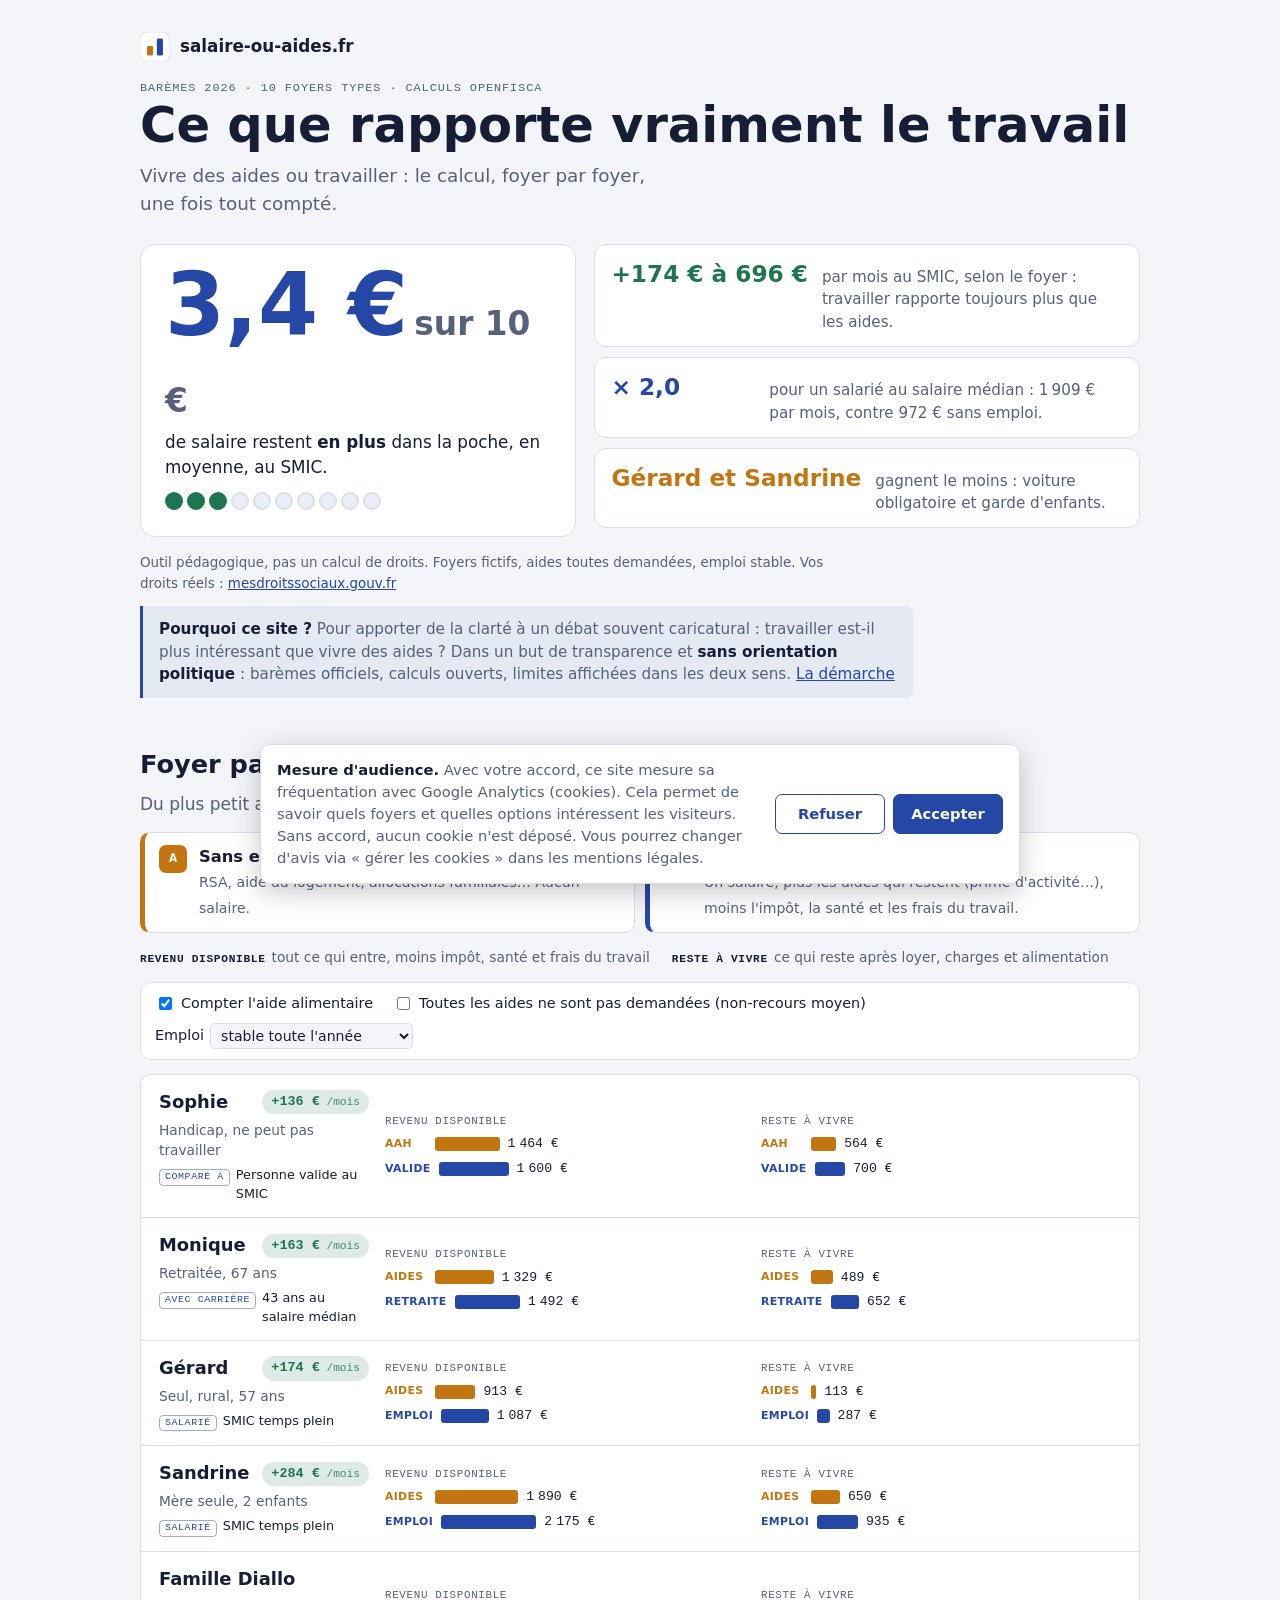
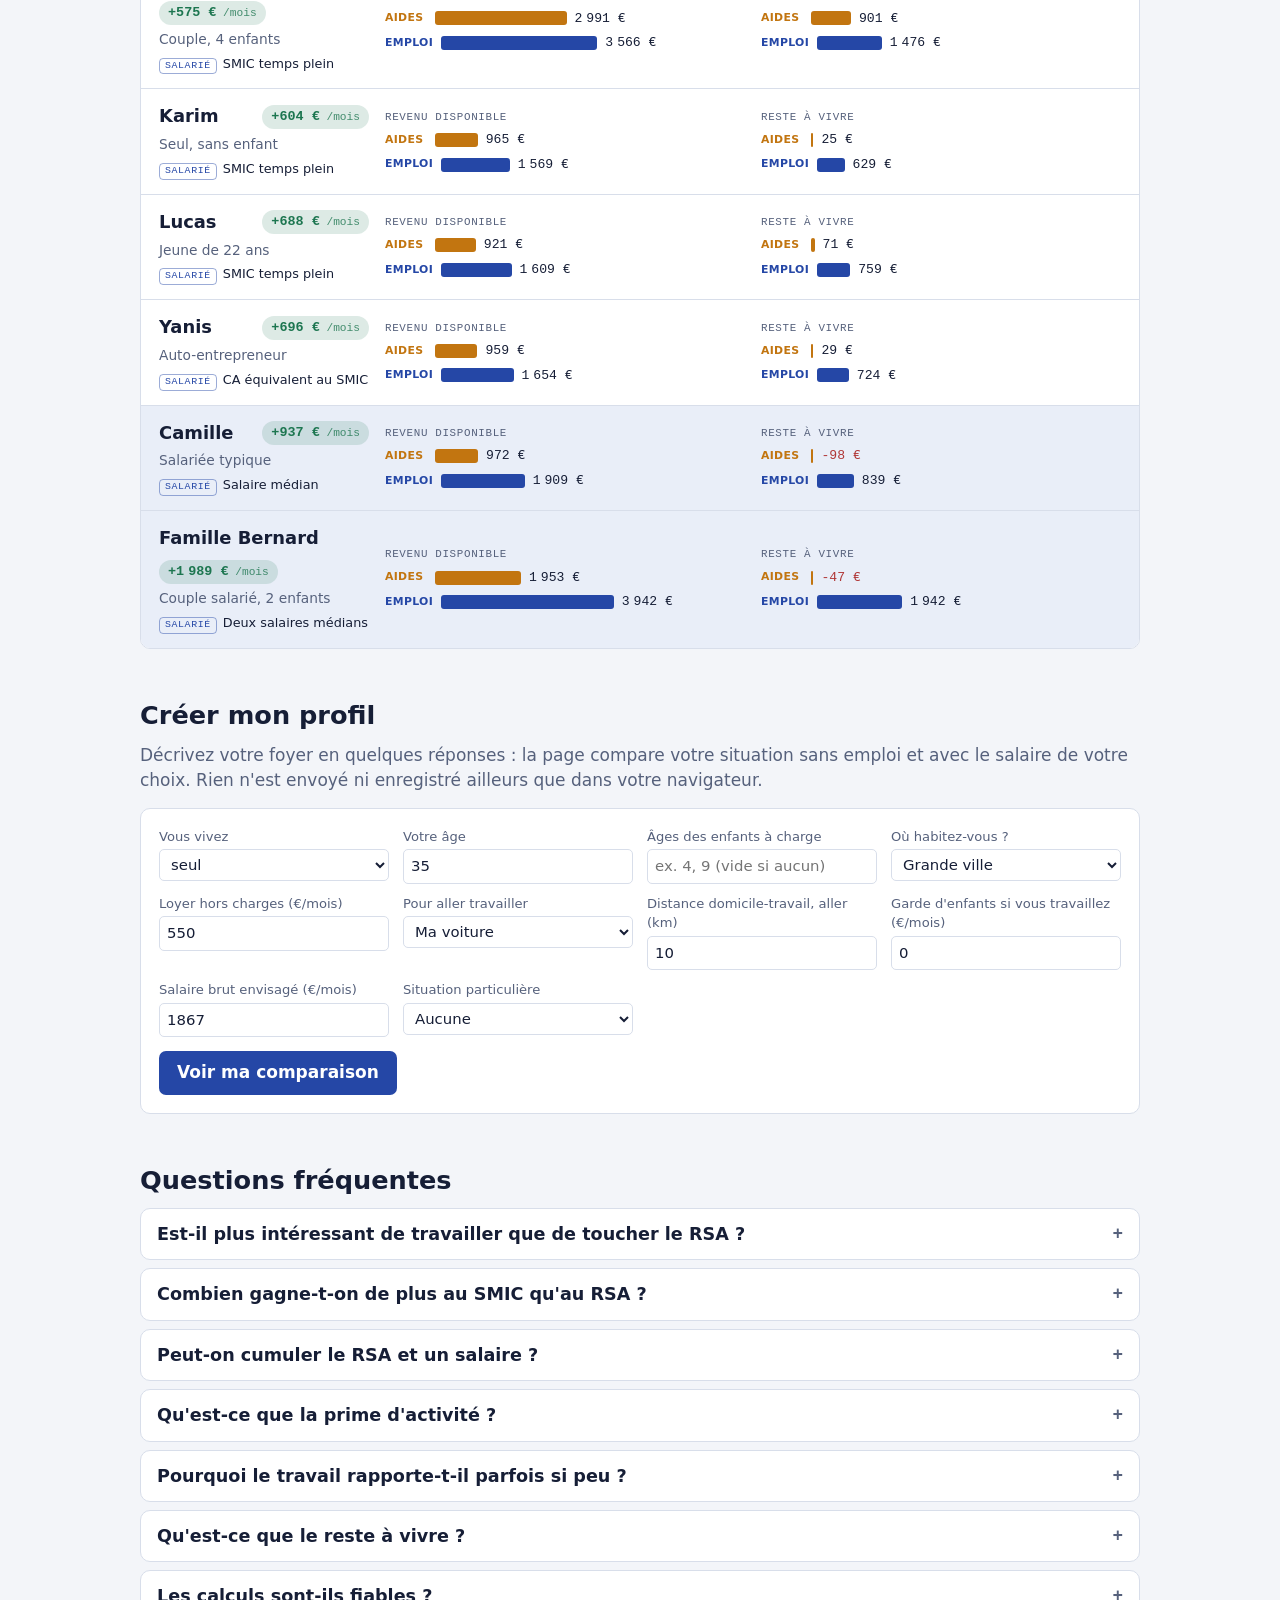
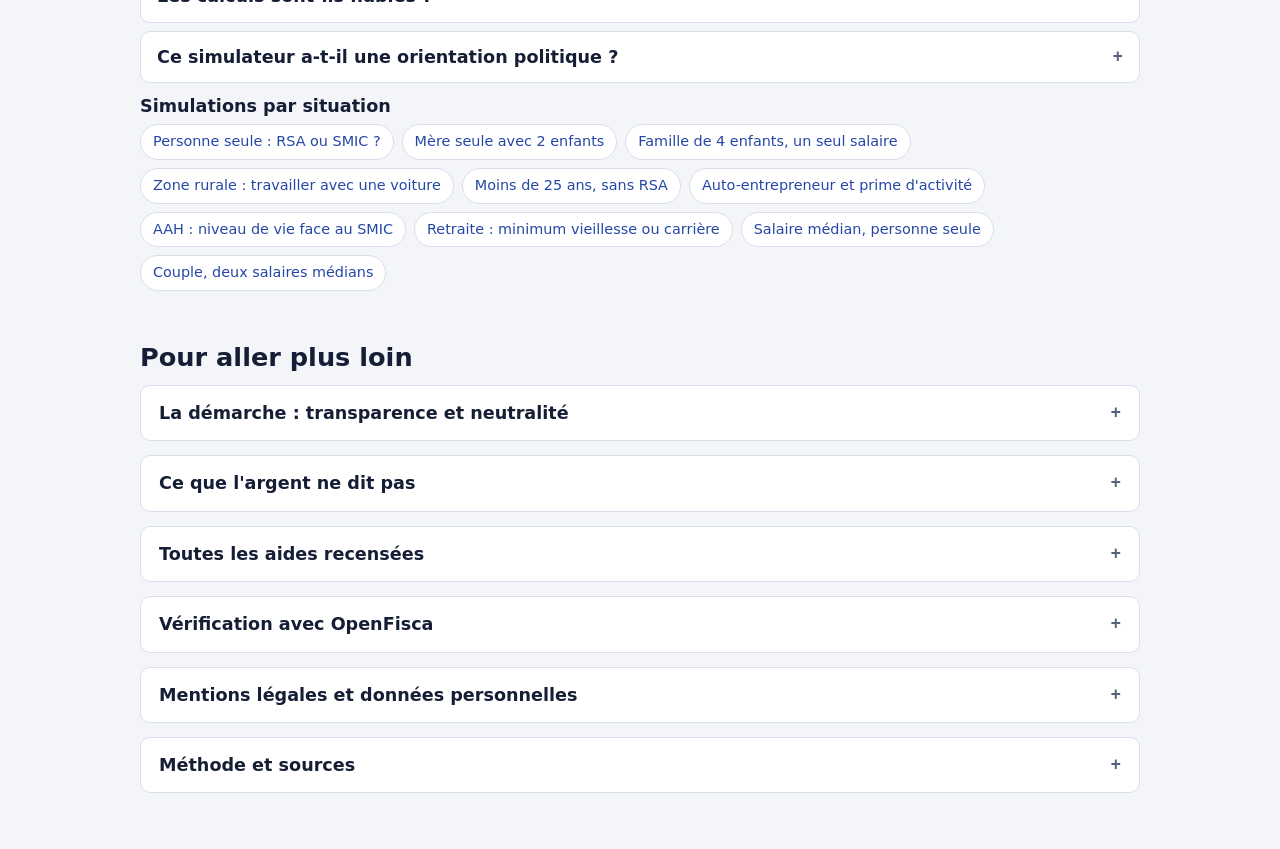
==== site/index.html @ 429e1acb "Ordinateur : tableau pleine largeur quand le graphique est masqué (retraite, handicap) Co-Authored-B" ====
<!doctype html>
<html lang="fr">
<head>
<meta charset="utf-8">
<meta name="viewport" content="width=device-width, initial-scale=1, viewport-fit=cover">
<title>RSA ou travailler ? Ce que rapporte vraiment le travail · Simulateur 2026</title>
<meta name="description" content="RSA, prime d'activité, APL ou salaire : combien rapporte vraiment le travail ? Simulateur gratuit 2026, foyer par foyer et pour votre situation, une fois l'impôt, la santé, le transport, la garde et le loyer comptés. Calculs OpenFisca.">
<link rel="canonical" href="https://salaire-ou-aides.fr/">
<meta name="msvalidate.01" content="08F66ED9D295972312D7D6B4152F5DA7">
<meta name="theme-color" content="#0e1321" media="(prefers-color-scheme: dark)">
<meta name="theme-color" content="#f3f5f9" media="(prefers-color-scheme: light)">
<link rel="icon" href="/favicon.svg" type="image/svg+xml">
<link rel="icon" href="/favicon-32.png" sizes="32x32" type="image/png">
<link rel="apple-touch-icon" href="/apple-touch-icon.png">
<meta property="og:type" content="website">
<meta property="og:locale" content="fr_FR">
<meta property="og:site_name" content="salaire-ou-aides.fr">
<meta property="og:title" content="RSA ou travailler ? Ce que rapporte vraiment le travail · Simulateur 2026">
<meta property="og:description" content="RSA, prime d'activité, APL ou salaire : combien rapporte vraiment le travail ? Simulateur gratuit 2026, foyer par foyer et pour votre situation, une fois l'impôt, la santé, le transport, la garde et le loyer comptés. Calculs OpenFisca.">
<meta property="og:url" content="https://salaire-ou-aides.fr/">
<meta property="og:image" content="https://salaire-ou-aides.fr/og.png">
<meta property="og:image:width" content="1200">
<meta property="og:image:height" content="630">
<meta property="og:image:alt" content="Ce que rapporte vraiment le travail : 3,4 € restent en plus sur 10 € de salaire au SMIC.">
<meta name="twitter:card" content="summary_large_image">
<meta name="twitter:title" content="RSA ou travailler ? Ce que rapporte vraiment le travail · Simulateur 2026">
<meta name="twitter:description" content="RSA, prime d'activité, APL ou salaire : combien rapporte vraiment le travail ? Simulateur gratuit 2026, foyer par foyer et pour votre situation, une fois l'impôt, la santé, le transport, la garde et le loyer comptés. Calculs OpenFisca.">
<meta name="twitter:image" content="https://salaire-ou-aides.fr/og.png">
<link rel="preload" href="/fonts/archivo-latin-b92029.woff2" as="font" type="font/woff2" crossorigin>
<link rel="preload" href="/fonts/source-sans-3-latin-263ee0.woff2" as="font" type="font/woff2" crossorigin>
<link rel="stylesheet" href="/fonts/fonts.css">
<script type="application/ld+json">{"@context": "https://schema.org", "@type": "WebApplication", "name": "Ce que rapporte vraiment le travail", "url": "https://salaire-ou-aides.fr/", "description": "RSA, prime d'activité, APL ou salaire : combien rapporte vraiment le travail ? Simulateur gratuit 2026, foyer par foyer et pour votre situation, une fois l'impôt, la santé, le transport, la garde et le loyer comptés. Calculs OpenFisca.", "applicationCategory": "FinanceApplication", "operatingSystem": "Tous navigateurs", "inLanguage": "fr-FR", "isAccessibleForFree": true, "offers": {"@type": "Offer", "price": "0", "priceCurrency": "EUR"}, "license": "https://salaire-ou-aides.fr/LICENSE.txt"}</script>
<script type="application/ld+json">{"@context": "https://schema.org", "@type": "FAQPage", "mainEntity": [{"@type": "Question", "name": "Est-il plus intéressant de travailler que de toucher le RSA ?", "acceptedAnswer": {"@type": "Answer", "text": "Oui : avec la prime d'activité, un salaire améliore toujours le revenu par rapport au RSA. Mais l'écart est plus faible qu'on ne le pense : au SMIC, il ne reste en moyenne qu'environ 3,40 € sur 10 € gagnés, le reste compensant les aides qui baissent et les frais du travail (transport, garde, repas)."}}, {"@type": "Question", "name": "Combien gagne-t-on de plus au SMIC qu'au RSA ?", "acceptedAnswer": {"@type": "Answer", "text": "Pour une personne seule locataire, le revenu disponible passe d'environ 965 € par mois sans emploi à environ 1 570 € au SMIC, une fois l'impôt, la mutuelle et le transport payés, soit environ 600 € de plus. Selon la situation familiale et les frais, l'écart va d'environ 170 € à 700 € par mois."}}, {"@type": "Question", "name": "Peut-on cumuler le RSA et un salaire ?", "acceptedAnswer": {"@type": "Answer", "text": "En partie. Le RSA diminue quand le salaire augmente, mais la prime d'activité prend le relais pour les revenus modestes : travailler quelques heures ou à temps partiel augmente donc le revenu total. Au-delà d'environ un SMIC pour une personne seule, le RSA disparaît et seule la prime d'activité reste."}}, {"@type": "Question", "name": "Qu'est-ce que la prime d'activité ?", "acceptedAnswer": {"@type": "Answer", "text": "C'est un complément de revenu versé par la CAF aux salariés et indépendants aux revenus modestes. En 2026, son montant forfaitaire est de 638,28 € pour une personne seule, auquel s'ajoute une bonification individuelle pouvant atteindre 240,63 €. Elle s'éteint vers 1,5 SMIC pour une personne seule, plus haut pour une famille."}}, {"@type": "Question", "name": "Pourquoi le travail rapporte-t-il parfois si peu ?", "acceptedAnswer": {"@type": "Answer", "text": "Deux effets s'additionnent : les aides (RSA, aide au logement, petites aides locales) baissent quand le revenu augmente, et travailler coûte de l'argent. Une voiture achetée pour aller travailler revient à environ 0,61 € par kilomètre, une garde d'enfants à plus de 100 € par mois. Dans ces cas, l'écart avec la vie sans emploi peut tomber sous 200 € par mois."}}, {"@type": "Question", "name": "Qu'est-ce que le reste à vivre ?", "acceptedAnswer": {"@type": "Answer", "text": "C'est ce qui reste chaque mois une fois payés le loyer, les dépenses courantes (énergie, téléphone, internet, assurances) et l'alimentation, pour s'habiller, se déplacer, les loisirs et les imprévus. Sans emploi, il est souvent inférieur à 10 € par jour et par personne."}}, {"@type": "Question", "name": "Les calculs sont-ils fiables ?", "acceptedAnswer": {"@type": "Answer", "text": "Les aides et l'impôt sont calculés avec OpenFisca, le moteur de calcul public utilisé notamment par mesdroitssociaux.gouv.fr, avec les barèmes d'octobre 2026. Les frais du travail et les dépenses courantes sont des estimations détaillées dans la méthode. C'est un outil pédagogique, pas un calcul de droits."}}, {"@type": "Question", "name": "Ce simulateur a-t-il une orientation politique ?", "acceptedAnswer": {"@type": "Answer", "text": "Non. Il n'est lié à aucun parti, syndicat ou organisation, ne reçoit aucun financement et montre les limites dans les deux sens : ce qui rend la vie d'aides difficile comme ce qui rend le travail moins rentable. Son code source est public."}}]}</script>
<style>:root{color-scheme:light dark}body{margin:0}img{max-width:100%}</style>
</head>
<body>
<style>
/* Layout : une réponse, une comparaison en barres, un foyer en détail, puis annexes repliées */
:root{
  --paper:#f3f5f9; --surface:#ffffff; --ink:#161e36; --muted:#56617c; --line:#d8deea;
  --work:#2547a6; --aid:#c27510; --loss:#b03636; --gain:#1d7650; --soft:#e9eef8;
  --f-display:"Archivo","Arial Narrow",system-ui,sans-serif;
  --f-body:"Source Sans 3","Segoe UI",system-ui,sans-serif;
  --f-mono:"IBM Plex Mono",ui-monospace,Consolas,monospace;
}
@media (prefers-color-scheme: dark){:root:not([data-theme="light"]){
  --paper:#0e1321; --surface:#161d30; --ink:#e6eaf4; --muted:#98a3bd; --line:#29324d;
  --work:#86a2ff; --aid:#eaa845; --loss:#ef8080; --gain:#5ccb9b; --soft:#1d2640; color-scheme:dark}}
:root[data-theme="dark"]{
  --paper:#0e1321; --surface:#161d30; --ink:#e6eaf4; --muted:#98a3bd; --line:#29324d;
  --work:#86a2ff; --aid:#eaa845; --loss:#ef8080; --gain:#5ccb9b; --soft:#1d2640; color-scheme:dark}
*{box-sizing:border-box}
[hidden]{display:none!important}
body{background:var(--paper);color:var(--ink);font-family:var(--f-body);font-size:17px;line-height:1.5}
.wrap{max-width:1040px;margin:0 auto;padding-inline:20px;padding-block:32px 64px}
h1,h2,h3{font-family:var(--f-display);font-stretch:85%;text-wrap:balance;margin:0;line-height:1.1}
h1{font-size:clamp(2rem,5vw,3.1rem);font-weight:800}
h2{font-size:1.6rem;font-weight:750}
h3{font-size:1.1rem;font-weight:700}
p{margin:0}
.eyebrow{font-family:var(--f-mono);font-size:.74rem;letter-spacing:.08em;text-transform:uppercase;color:var(--muted)}
.muted{color:var(--muted)}
section{margin-top:52px;display:flex;flex-direction:column;gap:14px}
.k-work{color:var(--work)} .k-aid{color:var(--aid)} .k-gain{color:var(--gain)} .k-loss{color:var(--loss)}
.mono{font-family:var(--f-mono);font-variant-numeric:tabular-nums}
a{color:var(--work)}
button:focus-visible,input:focus-visible,select:focus-visible,summary:focus-visible{outline:2px solid var(--work);outline-offset:2px}

/* Réponse */
.warn{max-width:70ch;margin-top:14px;padding:10px 14px;border:1px solid var(--line);border-radius:8px;background:var(--surface);font-size:.92rem;color:var(--muted)}
.warn b{color:var(--ink)}
.brand{display:inline-flex;align-items:center;gap:10px;margin-bottom:18px;text-decoration:none;color:var(--ink);font-family:var(--f-display);font-stretch:90%;font-weight:700;font-size:1.05rem}
.brand:hover span{color:var(--work)}
/* Micro-animations : jauges qui se remplissent, chiffre clé qui défile, survol des foyers */
.bar span{transition:width .8s cubic-bezier(.2,.8,.2,1)}
.row{transition:background-color .2s ease, transform .2s ease}
.row:hover{transform:translateX(2px)}
.kh-main,.kh-list li{transition:transform .25s ease, border-color .25s ease}
.kh-list li:hover,.kh-main:hover{transform:translateY(-2px);border-color:color-mix(in srgb,var(--work) 45%,var(--line))}
.cta{transition:filter .2s ease, transform .1s ease}
.cta:hover{filter:brightness(1.08)} .cta:active{transform:scale(.98)}
@media (prefers-reduced-motion:reduce){.bar span,.row,.kh-main,.kh-list li,.cta{transition:none}.row:hover,.kh-list li:hover,.kh-main:hover{transform:none}}
.sub{font-size:1.15rem;color:var(--muted);margin-top:10px;max-width:46ch}
.hero{display:grid;grid-template-columns:minmax(0,1fr) minmax(0,1.25fr);gap:18px;margin-top:26px;align-items:stretch}
@media (max-width:760px){.hero{grid-template-columns:minmax(0,1fr)}}
.kh-main{background:var(--surface);border:1px solid var(--line);border-radius:14px;padding:22px 24px;display:flex;flex-direction:column;justify-content:center;gap:8px}
.kh-num{font-family:var(--f-display);font-stretch:80%;font-weight:800;font-size:clamp(3.6rem,10vw,5.4rem);line-height:.9;color:var(--work)}
.kh-num small{font-size:.38em;font-weight:700;color:var(--muted);margin-left:6px;font-stretch:90%}
.kh-lab{font-size:1.05rem;color:var(--ink)}
.kh-list{list-style:none;margin:0;padding:0;display:flex;flex-direction:column;gap:10px}
.kh-list li{display:flex;gap:14px;align-items:baseline;padding:12px 16px;border-radius:12px;background:var(--surface);border:1px solid var(--line)}
.kh-list li b{font-family:var(--f-display);font-stretch:85%;font-size:1.45rem;white-space:nowrap;min-width:6.2em}
.kh-list li span{color:var(--muted);font-size:.95rem}
.kh-list li b{flex:0 0 auto}
@media (max-width:600px){.kh-list li{flex-direction:column;gap:2px;padding:10px 14px}.kh-list li b{min-width:0;white-space:normal;font-size:1.3rem}.kh-main{padding:18px}}
.purpose{margin-top:12px;max-width:80ch;padding:12px 16px;border-left:3px solid var(--work);background:color-mix(in srgb,var(--work) 7%,transparent);border-radius:0 8px 8px 0;font-size:.95rem;color:var(--muted)}
.purpose b{color:var(--ink)}
.note{margin-top:16px;font-size:.84rem;color:var(--muted);max-width:80ch}
.defs{display:flex;flex-wrap:wrap;gap:8px 22px;align-items:center;font-size:.86rem}
.defs>div:not(.legend){display:flex;gap:6px;align-items:baseline}
.defs b{font-family:var(--f-mono);font-size:.7rem;letter-spacing:.06em;text-transform:uppercase;color:var(--ink)}
.defs span{color:var(--muted)}
.defs .legend{margin-left:auto;font-size:.86rem}
.answer{font-family:var(--f-display);font-stretch:90%;font-size:clamp(1.3rem,3vw,1.75rem);font-weight:600;line-height:1.25;max-width:30ch;margin-top:14px}
.answer b{color:var(--work)}
.answer .ref{display:block;margin-top:12px;font-family:var(--f-body);font-size:1.02rem;font-weight:400;line-height:1.45;color:var(--muted);max-width:60ch}
.answer .ref b{color:var(--ink)}
.facts{display:grid;grid-template-columns:repeat(3,minmax(0,1fr));gap:14px;margin-top:24px}
@media (max-width:760px){.facts{grid-template-columns:minmax(0,1fr)}}
.fact{background:var(--surface);border:1px solid var(--line);border-radius:10px;padding:16px 18px;display:flex;flex-direction:column;gap:6px}
.fact .big{font-family:var(--f-display);font-stretch:85%;font-size:2.3rem;font-weight:800;line-height:1}
.fact p{font-size:.95rem;color:var(--muted)}
.coins{display:flex;gap:4px;margin:4px 0}
.coins i{width:18px;height:18px;border-radius:50%;border:2px solid var(--gain)}
.coins i.kept{background:var(--gain)}
.coins i.lost{border-color:var(--line);background:var(--soft)}

/* Comparaison */
.legend{display:flex;flex-wrap:wrap;gap:18px;font-size:.9rem;color:var(--muted)}
.legend i{display:inline-block;width:14px;height:14px;border-radius:3px;vertical-align:-2px;margin-right:6px}
.rows{background:var(--surface);border:1px solid var(--line);border-radius:10px;overflow:hidden}
.row{display:grid;grid-template-columns:minmax(0,210px) minmax(0,1fr) minmax(0,1fr);gap:16px;align-items:center;padding:14px 18px;border-top:1px solid var(--line);width:100%;background:none;border-left:0;border-right:0;border-bottom:0;font:inherit;color:inherit;text-align:left;cursor:pointer}
.row:first-child{border-top:0}
.row:hover{background:var(--soft)}
@media (max-width:700px){.row{grid-template-columns:minmax(0,1fr) minmax(0,1fr);gap:10px 14px;padding:14px}.row .name{grid-column:1/-1}}
.row .name b{font-family:var(--f-display);font-stretch:88%;font-size:1.08rem}
.row .name>span{display:block;font-size:.85rem;color:var(--muted)}
.bars{display:flex;flex-direction:column;gap:5px;min-width:0}
.opts{display:flex;flex-wrap:wrap;gap:8px 20px;font-size:.9rem;padding:10px 14px;background:var(--surface);border:1px solid var(--line);border-radius:10px}
.opts label{display:flex;align-items:center;gap:6px}
.opts select{font:inherit;font-size:.88rem;padding:3px 6px;border:1px solid var(--line);border-radius:5px;background:var(--paper);color:var(--ink)}
.scenarios{display:grid;grid-template-columns:minmax(0,1fr) minmax(0,1fr);gap:10px}
@media (max-width:640px){.scenarios{grid-template-columns:minmax(0,1fr)}}
.sc{display:flex;gap:12px;align-items:flex-start;padding:12px 14px;border-radius:10px;background:var(--surface);border:1px solid var(--line)}
.sc-aid{border-left:5px solid var(--aid)} .sc-work{border-left:5px solid var(--work)}
.sc b{display:block;font-family:var(--f-display);font-stretch:90%;font-size:1.02rem}
.sc span:not(.sc-ico){font-size:.88rem;color:var(--muted)}
.sc-ico{flex:0 0 28px;height:28px;border-radius:7px;display:grid;place-items:center;font:700 .85rem var(--f-mono);color:var(--surface)}
.sc-aid .sc-ico{background:var(--aid)} .sc-work .sc-ico{background:var(--work)}
.bar i.bl{font-style:normal;font-family:var(--f-body);font-size:.68rem;font-weight:700;letter-spacing:.03em;text-transform:uppercase;flex:0 0 3.9em}
.bar i.bl-aid{color:var(--aid)} .bar i.bl-work{color:var(--work)}
.duo{display:grid;grid-template-columns:minmax(0,1fr) auto minmax(0,1fr);gap:12px;align-items:stretch}
@media (max-width:700px){.duo{grid-template-columns:minmax(0,1fr);gap:8px}.duo .duo-gap{flex-direction:row;gap:8px;padding:2px 0}.duo .duo-gap small{max-width:none}}
.duo-card{background:var(--paper);border:1px solid var(--line);border-radius:12px;padding:14px 16px;display:flex;flex-direction:column;gap:6px}
.duo-card.aid{border-top:5px solid var(--aid)} .duo-card.work{border-top:5px solid var(--work)}
.duo-tag{font:600 .72rem var(--f-mono);letter-spacing:.05em;text-transform:uppercase}
.duo-card.aid .duo-tag{color:var(--aid)} .duo-card.work .duo-tag{color:var(--work)}
.duo-num{font-family:var(--f-display);font-stretch:85%;font-weight:800;font-size:2rem;line-height:1}
.duo-sub{font-size:.8rem;color:var(--muted)}
.duo-card ul{list-style:none;margin:4px 0 0;padding:0;font-size:.88rem;display:flex;flex-direction:column;gap:2px}
.duo-card li{display:flex;justify-content:space-between;gap:8px}
.duo-card li b{font-family:var(--f-mono);font-weight:500;white-space:nowrap}
.duo-card li.neg b{color:var(--loss)}
.duo-rav{margin-top:auto;padding-top:8px;border-top:1px dashed var(--line);font-size:.88rem}
.duo-gap{display:flex;flex-direction:column;justify-content:center;align-items:center;text-align:center;padding:8px 6px;min-width:120px}
.duo-gap b{font-family:var(--f-display);font-stretch:85%;font-size:1.6rem}
.duo-gap small{font-size:.78rem;color:var(--muted);max-width:12ch}
.th-chip{display:inline-block;padding:2px 8px;border-radius:99px;color:var(--surface);font-size:.7rem}
.glab{font-family:var(--f-mono);font-size:.68rem;letter-spacing:.06em;text-transform:uppercase;color:var(--muted)}
.row .name{display:flex;flex-direction:column;gap:4px}
.nm-top{display:flex;align-items:center;justify-content:space-between;gap:8px;flex-wrap:wrap}
.row .name .nm-top b{font-family:var(--f-display);font-stretch:88%;font-size:1.12rem}
.row .name .gap-pill{display:inline-block;font-family:var(--f-mono);font-size:.84rem;font-weight:600;padding:2px 9px;border-radius:99px;white-space:nowrap;color:var(--gain);background:color-mix(in srgb,var(--gain) 15%,transparent)}
.gap-pill small{font-weight:400;opacity:.8}
.row .name .gap-pill.neg{color:var(--loss);background:color-mix(in srgb,var(--loss) 15%,transparent)}
.row .name span.tagline{font-size:.86rem;color:var(--muted)}
.row .name span.vs{display:flex;align-items:baseline;gap:6px;font-size:.8rem;color:var(--ink)}
.vs i{font-style:normal;font-family:var(--f-mono);font-size:.62rem;letter-spacing:.06em;text-transform:uppercase;color:var(--work);border:1px solid color-mix(in srgb,var(--work) 45%,transparent);border-radius:4px;padding:0 5px;white-space:nowrap}
.bar{display:flex;align-items:center;gap:8px;white-space:nowrap;font-family:var(--f-mono);font-size:.82rem;font-variant-numeric:tabular-nums}
.bar span{display:block;height:14px;border-radius:3px;min-width:2px}
.res{text-align:right}
@media (max-width:700px){.res{text-align:left}}
.res .g{font-family:var(--f-mono);font-size:1.05rem;font-weight:500}
.res small{display:block;color:var(--muted);font-size:.85rem}

/* Détail */
.tabs{display:flex;flex-wrap:wrap;gap:6px}
.cta{font:inherit;font-weight:700;padding:9px 18px;border-radius:7px;border:0;background:var(--work);color:var(--surface);cursor:pointer}
.cookie{position:fixed;left:16px;right:16px;bottom:calc(16px + env(safe-area-inset-bottom,0px));max-width:760px;margin:0 auto;z-index:50;display:flex;flex-wrap:wrap;gap:12px 18px;align-items:center;background:var(--surface);color:var(--ink);border:1px solid var(--line);border-radius:10px;padding:14px 16px;box-shadow:0 8px 28px rgba(0,0,0,.22);font-size:.92rem}
.cookie p{flex:1 1 360px;margin:0;color:var(--muted)}
.cookie p b{color:var(--ink)}
.ck-btns{display:flex;gap:8px}
.ck-btns button{font:inherit;font-weight:700;min-width:110px;padding:8px 14px;border-radius:7px;cursor:pointer;border:1px solid var(--work);background:var(--surface);color:var(--work)}
.ck-btns #ck-accept{background:var(--work);color:var(--surface)}
.linkbtn{font:inherit;color:var(--work);background:none;border:0;padding:0;text-decoration:underline;cursor:pointer}
@media (max-width:600px){
  .tabs{flex-wrap:nowrap;overflow-x:auto;padding-bottom:6px;scrollbar-width:thin}
  .tab{flex:0 0 auto}
  .tbl{font-size:.82rem}
  .tbl th,.tbl td{padding:5px 4px}
  .tbl td.r,.tbl th.r{font-size:.78rem}
  #chart text{font-size:15px}
  #detail thead th.r{white-space:normal;letter-spacing:.02em}
  #detail th,#detail td{padding:5px 4px}
  #detail td.r{font-size:.78rem}
  .panel{padding:14px}
  .story{font-size:1.02rem}
}
.crumbs a{font-weight:600;text-decoration:none}
.crumbs a:hover{text-decoration:underline}
#page-detail section{margin-top:22px}
.share-cta{display:flex;flex-wrap:wrap;gap:10px}
.cta.ghost{background:transparent;color:var(--work);border:1px solid var(--work);text-decoration:none}
a.cta{text-decoration:none;display:inline-block}
.faqs{display:flex;flex-direction:column;gap:8px}
details.faq{background:var(--surface);border:1px solid var(--line);border-radius:10px}
details.faq>summary{cursor:pointer;padding:12px 16px;font-weight:600;list-style:none;display:flex;justify-content:space-between;gap:10px}
details.faq>summary::-webkit-details-marker{display:none}
details.faq>summary::after{content:"+";font-family:var(--f-mono);color:var(--muted)}
details.faq[open]>summary::after{content:"−"}
details.faq>p{padding:0 16px 14px;color:var(--muted);max-width:75ch}
.situations ul{display:flex;flex-wrap:wrap;gap:8px;list-style:none;padding:0;margin:8px 0 0}
.situations a{display:inline-block;padding:6px 12px;border:1px solid var(--line);border-radius:99px;background:var(--surface);text-decoration:none;font-size:.9rem}
.situations a:hover{border-color:var(--work)}
.share{display:flex;flex-wrap:wrap;align-items:center;gap:8px 12px}
.share-url{flex:1 1 260px;min-width:0;font:inherit;font-size:.85rem;padding:6px 8px;border:1px solid var(--line);border-radius:6px;background:var(--paper);color:var(--ink)}
.tab{font:inherit;font-size:.92rem;padding:6px 12px;border-radius:6px;border:1px solid var(--line);background:var(--surface);color:var(--ink);cursor:pointer}
.tab[aria-selected="true"]{background:var(--work);border-color:var(--work);color:var(--surface)}
.panel{background:var(--surface);border:1px solid var(--line);border-radius:10px;padding:18px;min-width:0;display:flex;flex-direction:column;gap:14px}
.story{font-size:1.12rem;max-width:62ch}
.story .who{color:var(--muted);font-size:.98rem;display:block;margin-bottom:6px}
.presets{display:flex;flex-wrap:wrap;gap:6px;align-items:center}
.presets button{font:inherit;font-size:.88rem;padding:5px 11px;border-radius:99px;border:1px solid var(--line);background:var(--paper);color:var(--ink);cursor:pointer}
.presets button.on{border-color:var(--work);color:var(--work);font-weight:600}
.slider{display:flex;align-items:center;gap:12px;flex-wrap:wrap}
.slider input{flex:1 1 240px}
.slider output{font-family:var(--f-mono);font-size:.9rem}
.chartbox{overflow-x:auto}
svg text{font-family:var(--f-mono);font-size:11px}
.split{display:grid;grid-template-columns:minmax(0,1fr) minmax(0,1fr);gap:18px}
@media (max-width:760px){.split{grid-template-columns:minmax(0,1fr)}}
.split:has(> .chartbox[hidden]){grid-template-columns:minmax(0,1fr);max-width:720px;width:100%;margin-inline:auto}
.tbl{width:100%;border-collapse:collapse;font-size:.93rem}
.tbl th,.tbl td{padding:6px 8px;border-bottom:1px solid var(--line);text-align:left;vertical-align:top}
.tbl th{font-size:.74rem;text-transform:uppercase;letter-spacing:.05em;color:var(--muted);font-weight:600}
.tbl td.r,.tbl th.r{text-align:right;font-family:var(--f-mono);font-variant-numeric:tabular-nums;white-space:nowrap}
.tbl tr.grp td{font-weight:700;padding-top:14px;border-bottom:none;font-size:.82rem;text-transform:uppercase;letter-spacing:.05em;color:var(--muted)}
.tbl tr.tot td{font-weight:700;border-top:2px solid var(--ink);border-bottom:none;font-size:1rem}
.scroll{overflow-x:auto}

/* Replis */
details{background:var(--surface);border:1px solid var(--line);border-radius:10px}
details>summary{cursor:pointer;padding:14px 18px;font-family:var(--f-display);font-stretch:88%;font-weight:700;font-size:1.1rem;list-style:none;display:flex;justify-content:space-between;gap:10px}
details>summary::-webkit-details-marker{display:none}
details>summary::after{content:"+";font-family:var(--f-mono);color:var(--muted)}
details[open]>summary::after{content:"−"}
details>.inner{padding:0 18px 18px;display:flex;flex-direction:column;gap:12px}
details.inset{background:var(--paper)}
.form{display:grid;grid-template-columns:repeat(auto-fill,minmax(190px,1fr));gap:10px 14px}
.form label{display:flex;flex-direction:column;gap:3px;font-size:.82rem;color:var(--muted)}
.form label.chk{flex-direction:row;align-items:center;gap:6px;color:var(--ink);font-size:.9rem;grid-column:1/-1}
.form input[type=number],.form input[type=text],.form select{font:inherit;font-size:.93rem;padding:5px 7px;border:1px solid var(--line);border-radius:5px;background:var(--surface);color:var(--ink);width:100%;min-width:0}
.cols{display:grid;grid-template-columns:repeat(auto-fit,minmax(240px,1fr));gap:14px}
.cols div h3{margin-bottom:4px}
.cols div p{font-size:.94rem;color:var(--muted)}
ul.lim{padding-left:1.1rem;color:var(--muted);margin:0} ul.lim li{margin:.3rem 0}
.yes{color:var(--gain);font-weight:600}.no{color:var(--muted)}
</style>

<div class="wrap">
 <div id="page-home">
  <header>
    <a class="brand" href="#accueil" aria-label="salaire-ou-aides.fr, accueil"><svg viewBox="0 0 64 64" width="30" height="30" aria-hidden="true"><rect width="64" height="64" rx="14" fill="var(--surface)" stroke="var(--line)" stroke-width="2"/><rect x="15" y="30" width="13" height="20" rx="3" fill="var(--aid)"/><rect x="36" y="14" width="13" height="36" rx="3" fill="var(--work)"/></svg><span>salaire-ou-aides.fr</span></a>
    <p class="eyebrow">Barèmes 2026 · 10 foyers types · calculs OpenFisca</p>
    <h1>Ce que rapporte vraiment le travail</h1>
    <p class="sub">Vivre des aides ou travailler : le calcul, foyer par foyer, une fois tout compté.</p>
    <div class="hero" id="hero"></div>
    <p class="note">Outil pédagogique, pas un calcul de droits. Foyers fictifs, aides toutes demandées, emploi stable. Vos droits réels : <a href="https://www.mesdroitssociaux.gouv.fr" target="_blank" rel="noopener">mesdroitssociaux.gouv.fr</a></p>
    <p class="purpose"><b>Pourquoi ce site ?</b> Pour apporter de la clarté à un débat souvent caricatural : travailler est-il plus intéressant que vivre des aides ? Dans un but de transparence et <b>sans orientation politique</b> : barèmes officiels, calculs ouverts, limites affichées dans les deux sens. <a href="#demarche">La démarche</a></p>
  </header>

  <section id="comparaison">
    <h2>Foyer par foyer</h2>
    <p class="muted">Du plus petit au plus grand écart. Touchez un foyer pour voir le détail.</p>
    <div class="scenarios">
      <div class="sc sc-aid"><span class="sc-ico" aria-hidden="true">A</span><div><b>Sans emploi : vivre des aides</b><span>RSA, aide au logement, allocations familiales… Aucun salaire.</span></div></div>
      <div class="sc sc-work"><span class="sc-ico" aria-hidden="true">E</span><div><b>Avec emploi : vivre de son travail</b><span>Un salaire, plus les aides qui restent (prime d'activité…), moins l'impôt, la santé et les frais du travail.</span></div></div>
    </div>
    <div class="defs">
      <div><b>Revenu disponible</b><span>tout ce qui entre, moins impôt, santé et frais du travail</span></div>
      <div><b>Reste à vivre</b><span>ce qui reste après loyer, charges et alimentation</span></div>
    </div>
    <div class="opts">
      <label><input type="checkbox" id="opt-alim" checked> Compter l'aide alimentaire</label>
      <label><input type="checkbox" id="opt-nr"> Toutes les aides ne sont pas demandées (non-recours moyen)</label>
      <label>Emploi <select id="opt-mois"><option value="12">stable toute l'année</option><option value="9">précaire : 9 mois par an</option><option value="6">précaire : 6 mois par an</option><option value="3">précaire : 3 mois par an</option></select></label>
    </div>
    <div class="rows" id="rows"></div>
  </section>

  <section id="mon-profil">
    <h2>Créer mon profil</h2>
    <p class="muted">Décrivez votre foyer en quelques réponses : la page compare votre situation sans emploi et avec le salaire de votre choix. Rien n'est envoyé ni enregistré ailleurs que dans votre navigateur.</p>
    <form class="panel" id="mform">
      <div class="form">
        <label>Vous vivez<select id="m-adults"><option value="1">seul</option><option value="2">en couple</option></select></label>
        <label>Votre âge<input type="number" id="m-age" min="18" max="90" value="35"></label>
        <label>Âges des enfants à charge<input type="text" id="m-kids" placeholder="ex. 4, 9 (vide si aucun)"></label>
        <label>Où habitez-vous ?<select id="m-zone"><option value="1">Paris et petite couronne</option><option value="2" selected>Grande ville</option><option value="3">Petite ville, rural</option></select></label>
        <label>Loyer hors charges (€/mois)<input type="number" id="m-loyer" min="0" step="10" value="550"></label>
        <label>Pour aller travailler<select id="m-mode"><option value="tc">Transports en commun</option><option value="vp" selected>Ma voiture</option><option value="va">Une voiture à acheter</option><option value="pied">À pied ou à vélo</option></select></label>
        <label>Distance domicile-travail, aller (km)<input type="number" id="m-km" min="0" step="1" value="10"></label>
        <label>Garde d'enfants si vous travaillez (€/mois)<input type="number" id="m-garde" min="0" step="10" value="0"></label>
        <label>Salaire brut envisagé (€/mois)<input type="number" id="m-sal" min="0" step="10" value="1867"></label>
        <label id="m-s2-lab" hidden>Salaire brut du conjoint (€/mois, 0 s'il ne travaille pas)<input type="number" id="m-s2" min="0" step="10" value="0"></label>
        <label>Situation particulière<select id="m-situ"><option value="">Aucune</option><option value="asf">Parent seul, sans pension alimentaire</option><option value="aah">Handicap reconnu (AAH)</option><option value="ae">Auto-entrepreneur (le salaire devient un chiffre d'affaires)</option><option value="retraite">Retraité (comparer sans carrière et avec ma retraite)</option></select></label>
        <label id="m-pension-lab" hidden>Retraite nette (€/mois)<input type="number" id="m-pension" min="0" step="10" value="1400"></label>
      </div>
      <div><button type="button" class="cta" id="m-go">Voir ma comparaison</button></div>
    </form>
    <div class="legend" id="m-legend" hidden><span><i style="background:var(--aid)"></i>Sans emploi (vit des aides)</span><span><i style="background:var(--work)"></i>Salarié</span><span>Cliquez sur la ligne pour le détail poste par poste.</span></div>
    <div class="rows" id="m-result" hidden></div>
    <div class="share" data-share hidden><button type="button" class="cta" data-share-btn>Partager ce profil</button><span class="share-msg muted" data-share-msg></span><input type="text" class="share-url" data-share-url readonly hidden aria-label="Lien de partage du profil"></div>
  </section>

 </div>

 <div id="page-detail" hidden>
  <nav class="crumbs"><a href="#comparaison" id="back-home">← Retour à la comparaison</a></nav>
  <section id="detail-sec">
    <h2>Un foyer en détail</h2>
    <p class="muted">Choisissez un foyer, puis un salaire : le tableau montre poste par poste ce qui change entre la vie sans emploi et la vie salariée.</p>
    <div class="tabs" id="tabs" role="tablist"></div>
    <div class="panel">
      <p class="story" id="story"></p>
      <div class="duo" id="duo"></div>
      <p id="src" class="eyebrow"></p>
      <div class="share" data-share hidden><button type="button" class="cta" data-share-btn>Partager ce profil</button><span class="share-msg muted" data-share-msg></span><input type="text" class="share-url" data-share-url readonly hidden aria-label="Lien de partage du profil"></div>
      <div class="presets" id="presets"></div>
      <div class="slider">
        <label for="sal" class="eyebrow" id="sal-lab">Salaire brut</label>
        <input type="range" id="sal" min="0" max="4670" step="10" value="1867">
        <output id="salout"></output>
      </div>
      <div class="split">
        <div class="chartbox"><svg id="chart" viewBox="0 0 460 300" width="100%" role="img" aria-label="Argent restant selon le salaire"></svg>
          <div class="legend" style="font-size:.82rem"><span><i style="background:var(--aid)"></i>Sans emploi</span><span><i style="background:var(--work)"></i>Avec emploi</span></div></div>
        <div class="scroll"><table class="tbl" id="detail"></table></div>
      </div>
      <details class="inset">
        <summary>Modifier la situation de ce foyer</summary>
        <div class="inner">
          <div class="form" id="form">
            <label>Adultes<select id="f-adults"><option value="1">1 (seul)</option><option value="2">2 (couple)</option></select></label>
            <label>Âge<input type="number" id="f-age" min="18" max="66"></label>
            <label>Âges des enfants<input type="text" id="f-kids" placeholder="ex. 4, 9"></label>
            <label>Zone<select id="f-zone"><option value="1">Île-de-France dense</option><option value="2">Grande ville</option><option value="3">Petite ville, rural</option></select></label>
            <label>Loyer (€/mois)<input type="number" id="f-loyer" min="0" step="10"></label>
            <label>Dépenses courantes : énergie, téléphone, assurances, crédit (€/mois)<input type="number" id="f-courantes" min="0" step="10"></label>
            <label>Alimentation, budget minimal (€/mois)<input type="number" id="f-alimBudget" min="0" step="10"></label>
            <label>Moyen de transport<select id="f-mode"><option value="tc">Transports en commun</option><option value="vp">Voiture déjà possédée (0,25 €/km)</option><option value="va">Voiture achetée pour travailler (0,61 €/km)</option><option value="pied">À pied ou à vélo</option></select></label>
            <label>Distance domicile-travail, aller (km)<input type="number" id="f-km" min="0" step="1"></label>
            <label>Abonnement transports, prix plein (€/mois)<input type="number" id="f-abo" min="0" step="1"></label>
            <label>Repas au travail (€/mois)<input type="number" id="f-repas" min="0" step="5"></label>
            <label>Garde d'enfants (€/mois)<input type="number" id="f-garde" min="0" step="5"></label>
            <label>Réductions locales : transport, cantine (€/mois)<input type="number" id="f-tarifs" min="0" step="5"></label>
            <label>Salaire brut du conjoint (€/mois)<input type="number" id="f-s2" min="0" step="50"></label>
            <label>Pension de retraite nette (€/mois)<input type="number" id="f-pension" min="0" step="10"></label>
            <label class="chk"><input type="checkbox" id="f-majore"> Parent seul avec un enfant de moins de 3 ans (RSA majoré)</label>
            <label class="chk"><input type="checkbox" id="f-asf"> Parent seul qui ne reçoit pas de pension alimentaire</label>
            <label class="chk"><input type="checkbox" id="f-cej"> Jeune en Contrat d'engagement jeune</label>
            <label class="chk"><input type="checkbox" id="f-aah"> Handicap reconnu, reçoit l'AAH</label>
            <label class="chk"><input type="checkbox" id="f-ald"> Maladie chronique (soins fréquents)</label>
            <label class="chk"><input type="checkbox" id="f-ae"> Auto-entrepreneur (le curseur devient le chiffre d'affaires)</label>
            <label>Activité (auto-entrepreneur)<select id="f-activite"><option value="services">Services : 21,3 % de cotisations</option><option value="vente">Vente : 12,4 % de cotisations</option><option value="liberal">Libéral : ≈ 26,3 % de cotisations</option></select></label>
            <label>Frais professionnels (€/mois)<input type="number" id="f-fraisPro" min="0" step="5"></label>
          </div>
        </div>
      </details>
    </div>
  </section>
  <nav class="crumbs"><a href="#comparaison">← Retour à la comparaison</a></nav>
 </div>

 <div id="page-share" hidden>
  <section>
    <a class="brand" href="#accueil" aria-label="salaire-ou-aides.fr, accueil"><svg viewBox="0 0 64 64" width="30" height="30" aria-hidden="true"><rect width="64" height="64" rx="14" fill="var(--surface)" stroke="var(--line)" stroke-width="2"/><rect x="15" y="30" width="13" height="20" rx="3" fill="var(--aid)"/><rect x="36" y="14" width="13" height="36" rx="3" fill="var(--work)"/></svg><span>salaire-ou-aides.fr</span></a>
    <p class="eyebrow">Simulation partagée</p>
    <h2>Ce que rapporte le travail dans cette situation</h2>
    <p class="muted" id="share-desc"></p>
    <div class="legend"><span><i style="background:var(--aid)"></i>Sans emploi</span><span><i style="background:var(--work)"></i>Salarié</span></div>
    <div class="rows" id="share-row"></div>
    <div class="share-cta"><a class="cta" href="#mon-profil">Faire ma propre simulation</a><a class="cta ghost" href="#foyer-perso">Voir le détail</a><a class="cta ghost" href="#comparaison">Voir les 10 foyers types</a></div>
  </section>
 </div>

 <div id="page-more">
  <section>
    <h2>Questions fréquentes</h2>
    <div class="faqs" id="faq">
        <details class="faq"><summary>Est-il plus intéressant de travailler que de toucher le RSA ?</summary><p>Oui : avec la prime d'activité, un salaire améliore toujours le revenu par rapport au RSA. Mais l'écart est plus faible qu'on ne le pense : au SMIC, il ne reste en moyenne qu'environ 3,40 € sur 10 € gagnés, le reste compensant les aides qui baissent et les frais du travail (transport, garde, repas).</p></details>
        <details class="faq"><summary>Combien gagne-t-on de plus au SMIC qu'au RSA ?</summary><p>Pour une personne seule locataire, le revenu disponible passe d'environ 965 € par mois sans emploi à environ 1 570 € au SMIC, une fois l'impôt, la mutuelle et le transport payés, soit environ 600 € de plus. Selon la situation familiale et les frais, l'écart va d'environ 170 € à 700 € par mois.</p></details>
        <details class="faq"><summary>Peut-on cumuler le RSA et un salaire ?</summary><p>En partie. Le RSA diminue quand le salaire augmente, mais la prime d'activité prend le relais pour les revenus modestes : travailler quelques heures ou à temps partiel augmente donc le revenu total. Au-delà d'environ un SMIC pour une personne seule, le RSA disparaît et seule la prime d'activité reste.</p></details>
        <details class="faq"><summary>Qu'est-ce que la prime d'activité ?</summary><p>C'est un complément de revenu versé par la CAF aux salariés et indépendants aux revenus modestes. En 2026, son montant forfaitaire est de 638,28 € pour une personne seule, auquel s'ajoute une bonification individuelle pouvant atteindre 240,63 €. Elle s'éteint vers 1,5 SMIC pour une personne seule, plus haut pour une famille.</p></details>
        <details class="faq"><summary>Pourquoi le travail rapporte-t-il parfois si peu ?</summary><p>Deux effets s'additionnent : les aides (RSA, aide au logement, petites aides locales) baissent quand le revenu augmente, et travailler coûte de l'argent. Une voiture achetée pour aller travailler revient à environ 0,61 € par kilomètre, une garde d'enfants à plus de 100 € par mois. Dans ces cas, l'écart avec la vie sans emploi peut tomber sous 200 € par mois.</p></details>
        <details class="faq"><summary>Qu'est-ce que le reste à vivre ?</summary><p>C'est ce qui reste chaque mois une fois payés le loyer, les dépenses courantes (énergie, téléphone, internet, assurances) et l'alimentation, pour s'habiller, se déplacer, les loisirs et les imprévus. Sans emploi, il est souvent inférieur à 10 € par jour et par personne.</p></details>
        <details class="faq"><summary>Les calculs sont-ils fiables ?</summary><p>Les aides et l'impôt sont calculés avec OpenFisca, le moteur de calcul public utilisé notamment par mesdroitssociaux.gouv.fr, avec les barèmes d'octobre 2026. Les frais du travail et les dépenses courantes sont des estimations détaillées dans la méthode. C'est un outil pédagogique, pas un calcul de droits.</p></details>
        <details class="faq"><summary>Ce simulateur a-t-il une orientation politique ?</summary><p>Non. Il n'est lié à aucun parti, syndicat ou organisation, ne reçoit aucun financement et montre les limites dans les deux sens : ce qui rend la vie d'aides difficile comme ce qui rend le travail moins rentable. Son code source est public.</p></details>
    </div>
    <nav class="situations" aria-label="Simulations par situation">
      <h3>Simulations par situation</h3>
      <ul>
          <li><a href="https://salaire-ou-aides.fr/foyers/personne-seule-rsa-ou-smic/">Personne seule : RSA ou SMIC ?</a></li>
          <li><a href="https://salaire-ou-aides.fr/foyers/mere-seule-2-enfants-rsa-ou-travail/">Mère seule avec 2 enfants</a></li>
          <li><a href="https://salaire-ou-aides.fr/foyers/famille-nombreuse-4-enfants-rsa-ou-travail/">Famille de 4 enfants, un seul salaire</a></li>
          <li><a href="https://salaire-ou-aides.fr/foyers/zone-rurale-voiture-travailler-rentable/">Zone rurale : travailler avec une voiture</a></li>
          <li><a href="https://salaire-ou-aides.fr/foyers/moins-de-25-ans-sans-rsa-emploi/">Moins de 25 ans, sans RSA</a></li>
          <li><a href="https://salaire-ou-aides.fr/foyers/auto-entrepreneur-rsa-prime-activite/">Auto-entrepreneur et prime d'activité</a></li>
          <li><a href="https://salaire-ou-aides.fr/foyers/aah-handicap-niveau-de-vie/">AAH : niveau de vie face au SMIC</a></li>
          <li><a href="https://salaire-ou-aides.fr/foyers/retraite-minimum-vieillesse-ou-carriere/">Retraite : minimum vieillesse ou carrière</a></li>
          <li><a href="https://salaire-ou-aides.fr/foyers/salaire-median-personne-seule/">Salaire médian, personne seule</a></li>
          <li><a href="https://salaire-ou-aides.fr/foyers/couple-deux-salaires-medians-enfants/">Couple, deux salaires médians</a></li>
      </ul>
    </nav>
  </section>

  <section>
    <h2>Pour aller plus loin</h2>
    <details id="demarche">
      <summary>La démarche : transparence et neutralité</summary>
      <div class="inner">
        <ul class="lim">
          <li><b>Objectif :</b> donner de la clarté au débat public sur une question qui revient sans cesse, « travailler est-il plus intéressant que vivre des aides ? », avec des chiffres vérifiables plutôt que des impressions.</li>
          <li><b>Sans orientation politique :</b> le site n'est lié à aucun parti, syndicat, association, administration ou entreprise. Il ne reçoit aucun financement et n'affiche aucune publicité.</li>
          <li><b>Transparence :</b> barèmes officiels de 2026, aides et impôt calculés avec OpenFisca (le moteur public utilisé par mesdroitssociaux.gouv.fr), méthode détaillée ci-dessous, code source public sur <a href="https://github.com/NEWTON313/salaire-ou-aides" target="_blank" rel="noopener">GitHub</a>.</li>
          <li><b>Équilibre :</b> le site montre ce qui rend la vie d'aides plus difficile (aides non demandées, accès au logement, absence de retraite) autant que ce qui rend le travail moins rentable (frais de transport et de garde, emplois précaires, aides perdues).</li>
          <li><b>Ce que le site ne fait pas :</b> il ne juge pas les personnes qui vivent des aides et ne recommande aucune politique. Il décrit les règles telles qu'elles s'appliquent, chacun en tire ses conclusions.</li>
          <li><b>Corrections bienvenues :</b> une erreur de barème ou de règle ? Signalez-la sur <a href="https://github.com/NEWTON313/salaire-ou-aides/issues" target="_blank" rel="noopener">GitHub</a> ou par e-mail (voir les mentions légales), en citant la source officielle.</li>
        </ul>
      </div>
    </details>
    <details>
      <summary>Ce que l'argent ne dit pas</summary>
      <div class="inner cols">
        <div><h3>Retraite</h3><p>Un an au SMIC = 4 trimestres de retraite. Le RSA n'en donne aucun. Une carrière complète donne environ 1 200 € net au SMIC et 1 600 € net au salaire médian, contre 1 044 € d'ASPA garantis dès 65 ans sans avoir travaillé.</p></div>
        <div><h3>Chômage</h3><p>Travailler ouvre des droits au chômage. Le RSA, non.</p></div>
        <div><h3>Obligations</h3><p>Depuis 2025, le RSA demande en principe 15 heures d'activité par semaine, avec des sanctions possibles.</p></div>
        <div><h3>Évolution</h3><p>Un salaire peut augmenter avec l'expérience. Les aides, elles, baissent quand les revenus montent.</p></div>
        <div><h3>Épargne</h3><p>Avoir de l'épargne réduit le RSA et la prime d'activité.</p></div>
        <div><h3>Handicap</h3><p>Depuis 2023, l'AAH ne dépend plus du salaire du conjoint. Le travail en ESAT ou en entreprise adaptée suit des règles propres.</p></div>
        <div><h3>Moins de 25 ans</h3><p>Pas de RSA sans enfant. Le Contrat d'engagement jeune dure 12 mois au plus.</p></div>
      </div>
    </details>
    <details>
      <summary>Toutes les aides recensées</summary>
      <div class="inner"><p class="muted">Montants maximums 2026. « ≈ » = estimation à vérifier sur le simulateur officiel.</p><div class="scroll"><table class="tbl" id="aides"></table></div></div>
    </details>
    <details>
      <summary>Vérification avec OpenFisca</summary>
      <div class="inner">
        <p class="muted">Pour les foyers non modifiés, le RSA, la prime d'activité, l'aide au logement, les prestations familiales, l'ASPA, l'AAH, le chèque énergie et l'impôt viennent d'<a href="https://openfisca.org/fr/" target="_blank" rel="noopener">OpenFisca France</a>, le moteur de calcul libre utilisé notamment par mesdroitssociaux.gouv.fr, avec les barèmes d'octobre 2026. Les autres postes (frais du travail, santé, réductions locales, aide alimentaire) restent des estimations. Quand vous modifiez un foyer, la page repasse sur un modèle approché, recalé sur OpenFisca. Le tableau compare les deux.</p>
        <div class="scroll"><table class="tbl" id="valid"></table></div>
        <p class="muted">Règles fines repérées grâce à OpenFisca et intégrées au modèle approché : pour le RSA et la prime d'activité, la CAF ne compte pas la hausse de 2023 de l'allocation de soutien familial, ni les majorations pour âge des allocations familiales, ni la part majorée du complément familial. Saint-Étienne est en zone 2 pour l'aide au logement. Non couverts par OpenFisca ici : le CEJ de Lucas, l'aide au logement et l'impôt de l'auto-entrepreneur (Yanis), les bourses scolaires.</p>
      </div>
    </details>
    <details>
      <summary>Mentions légales et données personnelles</summary>
      <div class="inner">
        <ul class="lim">
          <li><b>Nature du site :</b> simulateur pédagogique indépendant. Il n'est ni un service de l'administration, ni un calcul officiel de droits. Il n'engage ni la CAF, ni France Travail, ni l'Assurance retraite.</li>
          <li><b>Dernière mise à jour :</b> 10 octobre 2026.</li>
          <li><b>Éditeur :</b> le site est édité à titre non professionnel par une personne physique, qui a choisi de ne pas rendre publique son identité conformément à l'article 6-III-2 de la loi n° 2004-575 du 21 juin 2004 pour la confiance dans l'économie numérique. Son identité a été communiquée à l'hébergeur ci-dessous.</li>
          <li><b>Contact :</b> plaire.julien@gmail.com</li>
          <li><b>Hébergeur :</b> Vercel Inc., 440 N Barranca Ave #4133, Covina, CA 91723, États-Unis — vercel.com.</li>
          <li><b>Date des barèmes :</b> octobre 2026 (RSA et prestations au 1er avril 2026, SMIC au 1er juin 2026, bourses 2026-2027).</li>
          <li><b>Moteur de calcul :</b> <a href="https://openfisca.org/fr/" target="_blank" rel="noopener">OpenFisca France</a>, logiciel libre (licence AGPL), complété par des estimations décrites dans « Méthode et sources ».</li>
          <li><b>Données personnelles :</b> aucun compte. Sur salaire-ou-aides.fr, et <b>seulement si vous l'acceptez</b>, la fréquentation est mesurée avec Google Analytics (Google Ireland Ltd) : cookies « _ga » conservés 13 mois au plus, aucune donnée publicitaire, partage des données avec Google désactivé. Sans votre accord, aucun cookie n'est déposé. Votre choix est mémorisé 13 mois et peut être modifié à tout moment : <button type="button" class="linkbtn" id="ck-manage">gérer les cookies</button>. Le profil personnalisé reste dans votre navigateur (stockage local) et peut être effacé en vidant les données du site. Dans la version publiée sur le web, la situation décrite (sans nom ni identifiant) est envoyée à l'API publique d'OpenFisca uniquement pour faire le calcul. Comme tout serveur web, l'hébergeur traite temporairement des données techniques (adresse IP, navigateur, date de la requête) pour assurer le service et la sécurité.</li>
          <li><b>Vos droits :</b> conformément au RGPD, vous disposez d'un droit d'accès, de rectification, d'effacement et d'opposition. Pour les exercer, écrivez à l'adresse de contact ci-dessus. Vous pouvez aussi adresser une réclamation à la CNIL (cnil.fr).</li>
          <li><b>Licence :</b> le code est publié sous licence MIT (<a href="https://salaire-ou-aides.fr/LICENSE.txt" target="_blank" rel="noopener">texte de la licence</a>) : réutilisation, modification et redistribution libres, en conservant la mention de licence, sans garantie. Les textes, tableaux et graphiques sont publiés sous licence <a href="https://creativecommons.org/licenses/by/4.0/deed.fr" target="_blank" rel="noopener">Creative Commons Attribution 4.0 (CC BY 4.0)</a> : réutilisation libre, y compris commerciale, en citant la source « salaire-ou-aides.fr » (<a href="https://salaire-ou-aides.fr/LICENSE-CONTENU.txt" target="_blank" rel="noopener">détails</a>). Les données publiques citées restent soumises aux conditions de leurs producteurs.</li>
        </ul>
      </div>
    </details>
    <details id="methode">
      <summary>Méthode et sources</summary>
      <div class="inner">
        <ul class="lim">
          <li>« Revenu disponible » = salaires nets + toutes les aides (y compris aide au logement, santé gratuite, chèque énergie, prime de Noël, réductions locales) − impôt − santé − frais du travail. Le loyer et les dépenses courantes (énergie, téléphone, internet, assurances, crédit, alimentation) ne sont pas déduits : ils sont identiques dans les deux situations et ne changent donc pas l'écart. Ce montant n'est pas un « reste à vivre ».</li>
          <li>« Reste à vivre » = revenu disponible − loyer − dépenses courantes − alimentation. Dépenses courantes par défaut : 220 € par mois pour une personne seule (énergie, eau, téléphone, internet, assurance habitation, charges), + 80 € par adulte supplémentaire, + 45 € par enfant. Alimentation minimale : 200 € par adulte et 130 € par enfant. Le montant est modifiable, et peut inclure un crédit.</li>
          <li>Salaire net ≈ 79 % du brut. SMIC 2026 : 1 867 € brut, 1 478 € net pour 35 heures.</li>
          <li>Auto-entrepreneur : cotisations sur le chiffre d'affaires (services 21,3 %, vente 12,4 %, libéral ≈ 26,3 %, formation comprise). La CAF et les impôts retiennent le chiffre d'affaires moins un abattement forfaitaire (50 %, 71 % ou 34 %), souvent inférieur au revenu réel. ACRE (cotisations réduites la première année), congés et arrêts maladie non simulés.</li>
          <li>Sous 1 SMIC, il s'agit d'un temps partiel au taux SMIC. Les frais du travail baissent en partie avec le temps partiel.</li>
          <li>Transport : 21 jours de travail par mois à temps plein. Abonnement de transports en commun remboursé à 50 % par l'employeur (obligation légale). Voiture déjà possédée : 0,25 €/km (carburant, pneus, entretien). Voiture achetée pour aller travailler : 0,61 €/km, barème kilométrique fiscal d'une 4 CV, qui inclut achat, assurance et usure.</li>
          <li>Moteur de calcul : OpenFisca France (API publique, barèmes d'octobre 2026) pour les foyers tels que présentés, sur une grille de 51 salaires avec interpolation ; modèle approché recalé sur OpenFisca pour les foyers modifiés et les mois de chômage indemnisé.</li>
          <li>Les aides sont calculées pour un revenu stable sur l'année. L'aide au logement et la nouvelle bonification de la prime d'activité sont des approximations (écart possible de quelques dizaines d'euros).</li>
          <li>Santé : prix de la complémentaire (CSS gratuite ou avec participation, mutuelle d'entreprise 35 € seul ou 75 € en famille, mutuelle individuelle 60 € par adulte et 25 € par enfant) et reste à charge hors CSS : franchises et participation de 2 € par consultation, ≈ 6 € par mois et par adulte, 8,33 € en cas de maladie chronique (plafond annuel de 100 € atteint). Dépassements d'honoraires restant à payer après la mutuelle (interdits avec la CSS) : ≈ 2 € par mois et par adulte, 6 € en cas de maladie chronique, 1 € par enfant, majorés de moitié avec une mutuelle individuelle moins couvrante. Estimation à partir des moyennes nationales ; elle varie fortement selon la région et le recours aux spécialistes.</li>
          <li>Bourses scolaires : barème 2026-2027 selon le revenu fiscal ; l'âge de l'enfant détermine collège (11-14 ans) ou lycée (15-18 ans).</li>
          <li>Aide alimentaire : valeur estimée à 35 € par personne et par mois, accordée selon le reste à vivre après loyer et dépenses (pleine sous 10 € par jour et par unité de consommation, nulle au-delà de 20 €). Ce n'est pas de l'argent public au sens strict (associations en partie subventionnées) ; elle peut être décochée.</li>
          <li>Non-recours (option) : seule une partie des personnes éligibles demande ses aides. Les montants sont multipliés par le taux de recours moyen : RSA 66 %, prime d'activité 68 %, ASPA 50 %, chèque énergie 80 % (ordres de grandeur DREES). C'est une moyenne, pas un cas individuel.</li>
          <li>Emploi précaire (option) : moyenne sur 12 mois. Après au moins 6 mois de travail, chômage indemnisé (ARE ≈ 57 % du brut, au moins 40,4 % + 13,18 € par jour) pendant 0,75 jour par jour travaillé, puis retour aux aides. Délais de versement et carence non simulés.</li>
          <li>Non simulés : aides ponctuelles, handicap (AAH), chômage, patrimoine.</li>
          <li>Outil pédagogique, pas un calcul de droits. Pour votre cas : <a href="https://www.mesdroitssociaux.gouv.fr" target="_blank" rel="noopener">mesdroitssociaux.gouv.fr</a>.</li>
        </ul>
        <ul class="lim">
          <li><a href="https://www.legisocial.fr/actualites-sociales/7869-revalorisation-rsa-1er-avril-2026-impact-saisies-salaires.html" target="_blank" rel="noopener">RSA au 1er avril 2026 (Legisocial)</a></li>
          <li><a href="https://www.previssima.fr/actualite/prime-dactivite-quels-sont-les-nouveaux-montants-au-1er-avril-2026.html" target="_blank" rel="noopener">Prime d'activité 2026 (Previssima)</a></li>
          <li><a href="https://www.caf.fr/allocataires/actualites/actualites-nationales/la-prime-d-activite-augmente-en-2026" target="_blank" rel="noopener">La prime d'activité augmente en 2026 (CAF)</a></li>
          <li><a href="https://www.info.gouv.fr/actualite/le-smic-revalorise-le-1er-juin-2026" target="_blank" rel="noopener">SMIC au 1er juin 2026 (info.gouv.fr)</a></li>
          <li><a href="https://www.aide-sociale.fr/bmaf/" target="_blank" rel="noopener">Base des allocations familiales 2026 (Aide-sociale.fr)</a></li>
          <li><a href="https://www.aide-sociale.fr/contrat-engagement-jeune/" target="_blank" rel="noopener">Contrat d'engagement jeune (Aide-sociale.fr)</a></li>
        </ul>
      </div>
    </details>
  </section>
 </div>
</div>

<div class="cookie" id="cookie-banner" role="dialog" aria-labelledby="ck-title" hidden>
  <p><b id="ck-title">Mesure d'audience.</b> Avec votre accord, ce site mesure sa fréquentation avec Google Analytics (cookies). Cela permet de savoir quels foyers et quelles options intéressent les visiteurs. Sans accord, aucun cookie n'est déposé. Vous pourrez changer d'avis via « gérer les cookies » dans les mentions légales.</p>
  <div class="ck-btns"><button type="button" id="ck-refuse">Refuser</button><button type="button" id="ck-accept">Accepter</button></div>
</div>

<script id="model">
/* ===== Paramètres 2026 ===== */
const P = {
  smicBrut:1867.02, smicNet:1477.93, smicRefPA:1442.40,
  rsaBase:651.69, paBase:638.28, bmaf:478.16,
  asf:200.78, bonifMid:185.70, bonifMax:240.63,
  ars:[426.87,450.42,466.03], heures:151.67, cej:566.17
};
P.ratio = P.smicNet/P.smicBrut;

// Résultats du moteur officiel OpenFisca France (api.fr.openfisca.org, barèmes d'octobre 2026),
// calculés pour chaque foyer non modifié sur une grille de 51 salaires. Grille g, lignes r.
const OFDATA = {"karim":{"g":[0.0,93.35,186.7,280.05,373.4,466.75,560.11,653.46,746.81,840.16,933.51,1026.86,1120.21,1213.56,1306.91,1400.27,1493.62,1586.97,1680.32,1773.67,1867.02,1960.37,2053.72,2147.07,2240.42,2333.78,2427.13,2520.48,2613.83,2707.18,2800.53,2893.88,2987.23,3080.58,3173.93,3267.28,3360.64,3453.99,3547.34,3640.69,3734.04,3827.39,3920.74,4014.09,4107.44,4200.8,4294.15,4387.5,4480.85,4574.2,4667.55],"r":[{"rsa":573.49,"aide_logement":304.84,"energie":194.0},{"rsa":499.58,"ppa":44.23,"aide_logement":304.84,"energie":194.0},{"rsa":425.7,"ppa":88.45,"aide_logement":304.84,"energie":194.0},{"rsa":351.8,"ppa":132.68,"aide_logement":304.84,"energie":194.0},{"rsa":277.89,"ppa":176.91,"aide_logement":304.84,"energie":194.0},{"rsa":204.01,"ppa":221.13,"aide_logement":304.84,"energie":194.0},{"rsa":130.11,"ppa":265.36,"aide_logement":304.84,"energie":194.0},{"rsa":56.2,"ppa":309.59,"aide_logement":287.22,"energie":146.0},{"ppa":324.33,"aide_logement":259.14,"energie":146.0},{"ppa":294.66,"aide_logement":234.18,"energie":98.0},{"ppa":268.13,"aide_logement":209.23,"energie":48.0},{"ppa":256.74,"aide_logement":184.27,"energie":48.0},{"ppa":245.36,"aide_logement":156.21,"energie":48.0},{"ppa":233.98,"aide_logement":131.25,"energie":48.0},{"ppa":222.59,"aide_logement":106.3},{"ppa":211.2,"aide_logement":78.22},{"ppa":223.15,"aide_logement":53.26},{"ppa":236.72,"aide_logement":28.31},{"ppa":253.64},{"ppa":242.26},{"ppa":230.88},{"ppa":219.49},{"ppa":208.1,"ir":13.0},{"ppa":196.51,"ir":24.0},{"ppa":166.84,"ir":35.0},{"ppa":137.17,"ir":46.0},{"ppa":107.5,"ir":57.08},{"ppa":77.84,"ir":68.08},{"ppa":48.17,"ir":79.08},{"ppa":18.5,"ir":90.08},{"ir":101.0},{"ir":112.0},{"ir":123.08},{"ir":134.08},{"ir":145.08},{"ir":156.08},{"ir":169.5},{"ir":190.17},{"ir":210.83},{"ir":231.5},{"ir":252.17},{"ir":272.75},{"ir":293.42},{"ir":312.75},{"ir":333.67},{"ir":354.58},{"ir":375.58},{"ir":396.5},{"ir":417.42},{"ir":438.33},{"ir":459.25}]},"camille":{"g":[0.0,93.35,186.7,280.05,373.4,466.75,560.11,653.46,746.81,840.16,933.51,1026.86,1120.21,1213.56,1306.91,1400.27,1493.62,1586.97,1680.32,1773.67,1867.02,1960.37,2053.72,2147.07,2240.42,2333.78,2427.13,2520.48,2613.83,2707.18,2800.53,2893.88,2987.23,3080.58,3173.93,3267.28,3360.64,3453.99,3547.34,3640.69,3734.04,3827.39,3920.74,4014.09,4107.44,4200.8,4294.15,4387.5,4480.85,4574.2,4667.55],"r":[{"rsa":573.49,"aide_logement":304.84,"energie":194.0},{"rsa":499.58,"ppa":44.23,"aide_logement":304.84,"energie":194.0},{"rsa":425.7,"ppa":88.45,"aide_logement":304.84,"energie":194.0},{"rsa":351.8,"ppa":132.68,"aide_logement":304.84,"energie":194.0},{"rsa":277.89,"ppa":176.91,"aide_logement":304.84,"energie":194.0},{"rsa":204.01,"ppa":221.13,"aide_logement":304.84,"energie":194.0},{"rsa":130.11,"ppa":265.36,"aide_logement":304.84,"energie":194.0},{"rsa":56.2,"ppa":309.59,"aide_logement":287.22,"energie":146.0},{"ppa":324.33,"aide_logement":259.14,"energie":146.0},{"ppa":294.66,"aide_logement":234.18,"energie":98.0},{"ppa":268.13,"aide_logement":209.23,"energie":48.0},{"ppa":256.74,"aide_logement":184.27,"energie":48.0},{"ppa":245.36,"aide_logement":156.21,"energie":48.0},{"ppa":233.98,"aide_logement":131.25,"energie":48.0},{"ppa":222.59,"aide_logement":106.3},{"ppa":211.2,"aide_logement":78.22},{"ppa":223.15,"aide_logement":53.26},{"ppa":236.72,"aide_logement":28.31},{"ppa":253.64},{"ppa":242.26},{"ppa":230.88},{"ppa":219.49},{"ppa":208.1,"ir":13.0},{"ppa":196.51,"ir":24.0},{"ppa":166.84,"ir":35.0},{"ppa":137.17,"ir":46.0},{"ppa":107.5,"ir":57.08},{"ppa":77.84,"ir":68.08},{"ppa":48.17,"ir":79.08},{"ppa":18.5,"ir":90.08},{"ir":101.0},{"ir":112.0},{"ir":123.08},{"ir":134.08},{"ir":145.08},{"ir":156.08},{"ir":169.5},{"ir":190.17},{"ir":210.83},{"ir":231.5},{"ir":252.17},{"ir":272.75},{"ir":293.42},{"ir":312.75},{"ir":333.67},{"ir":354.58},{"ir":375.58},{"ir":396.5},{"ir":417.42},{"ir":438.33},{"ir":459.25}]},"bernard":{"g":[0.0,93.35,186.7,280.05,373.4,466.75,560.11,653.46,746.81,840.16,933.51,1026.86,1120.21,1213.56,1306.91,1400.27,1493.62,1586.97,1680.32,1773.67,1867.02,1960.37,2053.72,2147.07,2240.42,2333.78,2427.13,2520.48,2613.83,2707.18,2800.53,2893.88,2987.23,3080.58,3173.93,3267.28,3360.64,3453.99,3547.34,3640.69,3734.04,3827.39,3920.74,4014.09,4107.44,4200.8,4294.15,4387.5,4480.85,4574.2,4667.55,"base"],"r":[{"ppa":459.93,"aide_logement":52.74,"af":153.01,"ars":858.01},{"ppa":440.94,"aide_logement":42.06,"af":153.01,"ars":858.01},{"ppa":435.32,"aide_logement":18.01,"af":153.01,"ars":858.01},{"ppa":423.66,"af":153.01,"ars":858.01},{"ppa":393.99,"af":153.01,"ars":858.01},{"ppa":364.32,"af":153.01,"ars":858.01},{"ppa":334.65,"af":153.01,"ars":858.01},{"ppa":304.98,"af":153.01,"ars":858.01},{"ppa":275.31,"af":153.01,"ars":858.01},{"ppa":245.65,"af":153.01,"ars":858.01},{"ppa":219.11,"af":153.01,"ars":858.01},{"ppa":207.73,"af":153.01,"ars":858.01},{"ppa":196.34,"af":153.01,"ars":858.01},{"ppa":184.96,"af":153.01,"ars":239.46},{"ppa":173.57,"af":153.01},{"ppa":162.19,"af":153.01},{"ppa":150.8,"af":153.01},{"ppa":139.42,"af":153.01},{"ppa":128.03,"af":153.01},{"ppa":116.65,"af":153.01},{"ppa":105.26,"af":153.01},{"ppa":93.88,"af":153.01},{"ppa":82.49,"af":153.01},{"ppa":70.9,"af":153.01,"ir":5.92},{"ppa":41.23,"af":153.01,"ir":16.92},{"af":153.01,"ir":27.92},{"af":153.01,"ir":39.0},{"af":153.01,"ir":50.0},{"af":153.01,"ir":61.0},{"af":153.01,"ir":71.92},{"af":153.01,"ir":82.92},{"af":153.01,"ir":93.92},{"af":153.01,"ir":104.92},{"af":153.01,"ir":116.0},{"af":153.01,"ir":127.0},{"af":153.01,"ir":138.0},{"af":153.01,"ir":149.0},{"af":153.01,"ir":160.0},{"af":153.01,"ir":171.0},{"af":153.01,"ir":182.08},{"af":153.01,"ir":193.08},{"af":153.01,"ir":204.0},{"af":153.01,"ir":215.0},{"af":153.01,"ir":225.25},{"af":153.01,"ir":236.5},{"af":153.01,"ir":247.67},{"af":153.01,"ir":258.75},{"af":153.01,"ir":269.92},{"af":153.01,"ir":278.58},{"af":153.01,"ir":286.25},{"af":153.01,"ir":293.92},{"rsa":1021.99,"aide_logement":492.28,"af":153.01,"ars":858.01,"energie":277.0}]},"sandrine":{"g":[0.0,93.35,186.7,280.05,373.4,466.75,560.11,653.46,746.81,840.16,933.51,1026.86,1120.21,1213.56,1306.91,1400.27,1493.62,1586.97,1680.32,1773.67,1867.02,1960.37,2053.72,2147.07,2240.42,2333.78,2427.13,2520.48,2613.83,2707.18,2800.53,2893.88,2987.23,3080.58,3173.93,3267.28,3360.64,3453.99,3547.34,3640.69,3734.04,3827.39,3920.74,4014.09,4107.44,4200.8,4294.15,4387.5,4480.85,4574.2,4667.55],"r":[{"rsa":611.31,"aide_logement":492.28,"af":153.01,"asf":403.57,"ars":881.68,"energie":240.0},{"rsa":537.4,"ppa":44.23,"aide_logement":492.28,"af":153.01,"asf":403.57,"ars":881.68,"energie":240.0},{"rsa":463.52,"ppa":88.45,"aide_logement":492.28,"af":153.01,"asf":403.57,"ars":881.68,"energie":240.0},{"rsa":389.62,"ppa":132.68,"aide_logement":492.28,"af":153.01,"asf":403.57,"ars":881.68,"energie":240.0},{"rsa":315.71,"ppa":176.91,"aide_logement":492.28,"af":153.01,"asf":403.57,"ars":881.68,"energie":240.0},{"rsa":241.83,"ppa":221.13,"aide_logement":492.28,"af":153.01,"asf":403.57,"ars":881.68,"energie":240.0},{"rsa":167.93,"ppa":265.36,"aide_logement":492.28,"af":153.01,"asf":403.57,"ars":881.68,"energie":240.0},{"rsa":94.02,"ppa":309.59,"aide_logement":492.28,"af":153.01,"asf":403.57,"ars":881.68,"energie":240.0},{"rsa":20.13,"ppa":353.8,"aide_logement":492.28,"af":153.01,"asf":403.57,"ars":881.68,"energie":240.0},{"ppa":324.13,"aide_logement":492.28,"af":153.01,"asf":403.57,"ars":881.68,"energie":240.0},{"ppa":297.59,"aide_logement":492.28,"af":153.01,"asf":403.57,"ars":881.68,"energie":240.0},{"ppa":286.21,"aide_logement":492.28,"af":153.01,"asf":403.57,"ars":881.68,"energie":240.0},{"ppa":274.82,"aide_logement":469.51,"af":153.01,"asf":403.57,"ars":881.68,"energie":240.0},{"ppa":263.44,"aide_logement":448.14,"af":153.01,"asf":403.57,"ars":881.68,"energie":176.0},{"ppa":252.06,"aide_logement":426.77,"af":153.01,"asf":403.57,"ars":881.68,"energie":176.0},{"ppa":240.67,"aide_logement":402.72,"af":153.01,"asf":403.57,"ars":881.68,"energie":113.0},{"ppa":229.29,"aide_logement":381.34,"af":153.01,"asf":403.57,"ars":881.68,"energie":113.0},{"ppa":217.9,"aide_logement":359.97,"af":153.01,"asf":403.57,"ars":881.68,"energie":63.0},{"ppa":206.52,"aide_logement":338.6,"af":153.01,"asf":403.57,"ars":881.68,"energie":63.0},{"ppa":195.13,"aide_logement":314.56,"af":153.01,"asf":403.57,"ars":881.68,"energie":63.0},{"ppa":183.75,"aide_logement":293.19,"af":153.01,"asf":403.57,"ars":881.68,"energie":63.0},{"ppa":172.36,"aide_logement":271.81,"af":153.01,"asf":403.57,"ars":881.68,"energie":63.0},{"ppa":160.98,"aide_logement":250.44,"af":153.01,"asf":403.57,"ars":881.68,"energie":63.0},{"ppa":149.39,"aide_logement":226.39,"af":153.01,"asf":403.57,"ars":881.68,"energie":63.0},{"ppa":119.72,"aide_logement":205.02,"af":153.01,"asf":403.57,"ars":881.68},{"ppa":95.97,"aide_logement":183.65,"af":153.01,"asf":403.57,"ars":881.68},{"ppa":87.67,"aide_logement":162.27,"af":153.01,"asf":403.57,"ars":881.68},{"ppa":82.04,"aide_logement":138.24,"af":153.01,"asf":403.57,"ars":881.68},{"ppa":73.75,"aide_logement":116.86,"af":153.01,"asf":403.57,"ars":881.68},{"ppa":65.45,"aide_logement":95.49,"af":153.01,"asf":403.57,"ars":881.68},{"ppa":59.83,"aide_logement":71.44,"af":153.01,"asf":403.57,"ars":881.68},{"ppa":51.54,"aide_logement":50.07,"af":153.01,"asf":403.57,"ars":881.68},{"ppa":43.23,"aide_logement":28.7,"af":153.01,"asf":403.57,"ars":881.68},{"ppa":34.94,"aide_logement":7.32,"af":153.01,"asf":403.57,"ars":881.68},{"af":153.01,"asf":403.57,"ars":881.68},{"af":153.01,"asf":403.57,"ars":881.68},{"af":153.01,"asf":403.57,"ars":881.68,"ir":12.67},{"af":153.01,"asf":403.57,"ars":881.68,"ir":23.67},{"af":153.01,"asf":403.57,"ars":881.68,"ir":34.67},{"af":153.01,"asf":403.57,"ars":881.68,"ir":45.67},{"af":153.01,"asf":403.57,"ars":881.68,"ir":56.67},{"af":153.01,"asf":403.57,"ars":881.68,"ir":67.58},{"af":153.01,"asf":403.57,"ars":881.68,"ir":78.75},{"af":153.01,"asf":403.57,"ars":881.68,"ir":89.0},{"af":153.01,"asf":403.57,"ars":170.2,"ir":100.17},{"af":153.01,"asf":403.57,"ir":111.25},{"af":153.01,"asf":403.57,"ir":122.42},{"af":153.01,"asf":403.57,"ir":133.58},{"af":153.01,"asf":403.57,"ir":144.67},{"af":153.01,"asf":403.57,"ir":155.83},{"af":153.01,"asf":403.57,"ir":166.42}]},"moreau":{"g":[0.0,93.35,186.7,280.05,373.4,466.75,560.11,653.46,746.81,840.16,933.51,1026.86,1120.21,1213.56,1306.91,1400.27,1493.62,1586.97,1680.32,1773.67,1867.02,1960.37,2053.72,2147.07,2240.42,2333.78,2427.13,2520.48,2613.83,2707.18,2800.53,2893.88,2987.23,3080.58,3173.93,3267.28,3360.64,3453.99,3547.34,3640.69,3734.04,3827.39,3920.74,4014.09,4107.44,4200.8,4294.15,4387.5,4480.85,4574.2,4667.55],"r":[{"rsa":822.83,"aide_logement":492.28,"af":153.01,"paje_base":199.15,"ars":429.01,"energie":277.0},{"rsa":748.93,"ppa":44.23,"aide_logement":492.28,"af":153.01,"paje_base":199.15,"ars":429.01,"energie":277.0},{"rsa":675.05,"ppa":88.45,"aide_logement":492.28,"af":153.01,"paje_base":199.15,"ars":429.01,"energie":277.0},{"rsa":601.14,"ppa":132.68,"aide_logement":492.28,"af":153.01,"paje_base":199.15,"ars":429.01,"energie":277.0},{"rsa":527.24,"ppa":176.91,"aide_logement":492.28,"af":153.01,"paje_base":199.15,"ars":429.01,"energie":277.0},{"rsa":453.36,"ppa":221.13,"aide_logement":492.28,"af":153.01,"paje_base":199.15,"ars":429.01,"energie":277.0},{"rsa":379.45,"ppa":265.36,"aide_logement":492.28,"af":153.01,"paje_base":199.15,"ars":429.01,"energie":277.0},{"rsa":305.55,"ppa":309.59,"aide_logement":492.28,"af":153.01,"paje_base":199.15,"ars":429.01,"energie":277.0},{"rsa":231.66,"ppa":353.82,"aide_logement":492.28,"af":153.01,"paje_base":199.15,"ars":429.01,"energie":277.0},{"rsa":157.77,"ppa":398.04,"aide_logement":492.28,"af":153.01,"paje_base":199.15,"ars":429.01,"energie":277.0},{"rsa":83.87,"ppa":445.41,"aide_logement":492.28,"af":153.01,"paje_base":199.15,"ars":429.01,"energie":277.0},{"rsa":9.98,"ppa":493.71,"aide_logement":492.28,"af":153.01,"paje_base":199.15,"ars":429.01,"energie":277.0},{"ppa":482.33,"aide_logement":469.51,"af":153.01,"paje_base":199.15,"ars":429.01,"energie":277.0},{"ppa":470.94,"aide_logement":448.14,"af":153.01,"paje_base":199.15,"ars":429.01,"energie":277.0},{"ppa":459.56,"aide_logement":426.77,"af":153.01,"paje_base":199.15,"ars":429.01,"energie":277.0},{"ppa":448.17,"aide_logement":402.72,"af":153.01,"paje_base":199.15,"ars":429.01,"energie":202.0},{"ppa":436.79,"aide_logement":381.34,"af":153.01,"paje_base":199.15,"ars":429.01,"energie":202.0},{"ppa":425.4,"aide_logement":359.97,"af":153.01,"paje_base":199.15,"ars":429.01,"energie":202.0},{"ppa":414.02,"aide_logement":338.6,"af":153.01,"paje_base":199.15,"ars":429.01,"energie":126.0},{"ppa":402.63,"aide_logement":314.56,"af":153.01,"paje_base":199.15,"ars":429.01,"energie":126.0},{"ppa":391.25,"aide_logement":293.19,"af":153.01,"paje_base":199.15,"ars":429.01,"energie":76.0},{"ppa":379.87,"aide_logement":271.81,"af":153.01,"paje_base":199.15,"ars":429.01,"energie":76.0},{"ppa":368.48,"aide_logement":250.44,"af":153.01,"paje_base":199.15,"ars":429.01,"energie":76.0},{"ppa":356.89,"aide_logement":226.39,"af":153.01,"paje_base":199.15,"ars":429.01,"energie":76.0},{"ppa":327.22,"aide_logement":205.02,"af":153.01,"paje_base":199.15,"ars":429.01,"energie":76.0},{"ppa":303.47,"aide_logement":183.65,"af":153.01,"paje_base":199.15,"ars":429.01,"energie":76.0},{"ppa":295.18,"aide_logement":162.27,"af":153.01,"paje_base":199.15,"ars":429.01,"energie":76.0},{"ppa":289.54,"aide_logement":138.24,"af":153.01,"paje_base":199.15,"ars":429.01,"energie":76.0},{"ppa":281.25,"aide_logement":116.86,"af":153.01,"paje_base":199.15,"ars":429.01},{"ppa":272.95,"aide_logement":95.49,"af":153.01,"paje_base":199.15,"ars":429.01},{"ppa":267.33,"aide_logement":71.44,"af":153.01,"paje_base":199.15,"ars":429.01},{"ppa":259.04,"aide_logement":50.07,"af":153.01,"paje_base":199.15,"ars":429.01},{"ppa":250.74,"aide_logement":28.7,"af":153.01,"paje_base":199.15,"ars":429.01},{"ppa":242.44,"aide_logement":7.32,"af":153.01,"paje_base":199.15,"ars":429.01},{"ppa":220.1,"af":153.01,"paje_base":199.15,"ars":429.01},{"ppa":190.43,"af":153.01,"paje_base":199.15,"ars":429.01},{"ppa":160.75,"af":153.01,"paje_base":199.15,"ars":429.01},{"ppa":131.09,"af":153.01,"paje_base":199.15,"ars":429.01},{"ppa":101.42,"af":153.01,"paje_base":199.15,"ars":429.01},{"ppa":71.75,"af":153.01,"paje_base":199.15,"ars":429.01},{"ppa":42.08,"af":153.01,"paje_base":199.15,"ars":429.01},{"af":153.01,"paje_base":199.15,"ars":429.01},{"af":153.01,"paje_base":199.15,"ars":429.01},{"af":153.01,"paje_base":199.15,"ars":429.01},{"af":153.01,"paje_base":199.15},{"af":153.01,"paje_base":199.15},{"af":153.01,"paje_base":99.58},{"af":153.01,"paje_base":99.58},{"af":153.01,"paje_base":99.58},{"af":153.01,"paje_base":99.58},{"af":153.01,"paje_base":99.58}]},"diallo":{"g":[0.0,93.35,186.7,280.05,373.4,466.75,560.11,653.46,746.81,840.16,933.51,1026.86,1120.21,1213.56,1306.91,1400.27,1493.62,1586.97,1680.32,1773.67,1867.02,1960.37,2053.72,2147.07,2240.42,2333.78,2427.13,2520.48,2613.83,2707.18,2800.53,2893.88,2987.23,3080.58,3173.93,3267.28,3360.64,3453.99,3547.34,3640.69,3734.04,3827.39,3920.74,4014.09,4107.44,4200.8,4294.15,4387.5,4480.85,4574.2,4667.55],"r":[{"rsa":952.1,"aide_logement":693.61,"af":621.61,"cf":298.75,"ars":1350.04,"energie":277.0},{"rsa":878.19,"ppa":44.23,"aide_logement":693.61,"af":621.61,"cf":298.75,"ars":1350.04,"energie":277.0},{"rsa":804.31,"ppa":88.45,"aide_logement":693.61,"af":621.61,"cf":298.75,"ars":1350.04,"energie":277.0},{"rsa":730.41,"ppa":132.68,"aide_logement":693.61,"af":621.61,"cf":298.75,"ars":1350.04,"energie":277.0},{"rsa":656.5,"ppa":176.91,"aide_logement":693.61,"af":621.61,"cf":298.75,"ars":1350.04,"energie":277.0},{"rsa":582.62,"ppa":221.13,"aide_logement":693.61,"af":621.61,"cf":298.75,"ars":1350.04,"energie":277.0},{"rsa":508.72,"ppa":265.36,"aide_logement":693.61,"af":621.61,"cf":298.75,"ars":1350.04,"energie":277.0},{"rsa":434.81,"ppa":309.59,"aide_logement":693.61,"af":621.61,"cf":298.75,"ars":1350.04,"energie":277.0},{"rsa":360.92,"ppa":353.82,"aide_logement":693.61,"af":621.61,"cf":298.75,"ars":1350.04,"energie":277.0},{"rsa":287.04,"ppa":398.04,"aide_logement":693.61,"af":621.61,"cf":298.75,"ars":1350.04,"energie":277.0},{"rsa":213.13,"ppa":445.41,"aide_logement":693.61,"af":621.61,"cf":298.75,"ars":1350.04,"energie":277.0},{"rsa":139.24,"ppa":507.92,"aide_logement":693.61,"af":621.61,"cf":298.75,"ars":1350.04,"energie":277.0},{"rsa":65.33,"ppa":570.43,"aide_logement":690.28,"af":621.61,"cf":298.75,"ars":1350.04,"energie":277.0},{"ppa":589.48,"aide_logement":672.4,"af":621.61,"cf":298.75,"ars":1350.04,"energie":277.0},{"ppa":578.09,"aide_logement":654.52,"af":621.61,"cf":298.75,"ars":1350.04,"energie":277.0},{"ppa":566.71,"aide_logement":634.4,"af":621.61,"cf":298.75,"ars":1350.04,"energie":277.0},{"ppa":555.32,"aide_logement":616.52,"af":621.61,"cf":298.75,"ars":1350.04,"energie":277.0},{"ppa":543.94,"aide_logement":598.64,"af":621.61,"cf":298.75,"ars":1350.04,"energie":277.0},{"ppa":532.55,"aide_logement":580.76,"af":621.61,"cf":298.75,"ars":1350.04,"energie":277.0},{"ppa":521.17,"aide_logement":560.64,"af":621.61,"cf":298.75,"ars":1350.04,"energie":202.0},{"ppa":509.78,"aide_logement":542.76,"af":621.61,"cf":298.75,"ars":1350.04,"energie":202.0},{"ppa":498.4,"aide_logement":524.87,"af":621.61,"cf":298.75,"ars":1350.04,"energie":202.0},{"ppa":487.01,"aide_logement":506.99,"af":621.61,"cf":298.75,"ars":1350.04,"energie":126.0},{"ppa":475.42,"aide_logement":486.88,"af":621.61,"cf":298.75,"ars":1350.04,"energie":126.0},{"ppa":445.75,"aide_logement":468.99,"af":621.61,"cf":298.75,"ars":1350.04,"energie":126.0},{"ppa":416.08,"aide_logement":451.11,"af":621.61,"cf":298.75,"ars":1350.04,"energie":126.0},{"ppa":386.41,"aide_logement":433.23,"af":621.61,"cf":298.75,"ars":1350.04,"energie":76.0},{"ppa":356.75,"aide_logement":413.11,"af":621.61,"cf":298.75,"ars":1350.04,"energie":76.0},{"ppa":327.08,"aide_logement":395.23,"af":621.61,"cf":298.75,"ars":1350.04,"energie":76.0},{"ppa":297.41,"aide_logement":377.35,"af":621.61,"cf":298.75,"ars":1350.04,"energie":76.0},{"ppa":267.74,"aide_logement":357.23,"af":621.61,"cf":298.75,"ars":1350.04,"energie":76.0},{"ppa":238.07,"aide_logement":339.35,"af":621.61,"cf":298.75,"ars":1350.04,"energie":76.0},{"ppa":208.4,"aide_logement":321.47,"af":621.61,"cf":199.15,"ars":1350.04,"energie":76.0},{"ppa":178.73,"aide_logement":303.59,"af":621.61,"cf":199.15,"ars":1350.04,"energie":76.0},{"ppa":149.06,"aide_logement":283.48,"af":621.61,"cf":199.15,"ars":1350.04,"energie":76.0},{"ppa":119.39,"aide_logement":265.6,"af":621.61,"cf":199.15,"ars":1350.04,"energie":76.0},{"ppa":89.72,"aide_logement":247.72,"af":621.61,"cf":199.15,"ars":1350.04},{"ppa":60.05,"aide_logement":229.84,"af":621.61,"cf":199.15,"ars":1350.04},{"ppa":30.38,"aide_logement":209.72,"af":621.61,"cf":199.15,"ars":1350.04},{"aide_logement":191.84,"af":621.61,"cf":199.15,"ars":1350.04},{"aide_logement":173.95,"af":621.61,"cf":199.15,"ars":1350.04},{"aide_logement":156.07,"af":621.61,"cf":199.15,"ars":1350.04},{"aide_logement":135.96,"af":621.61,"cf":199.15,"ars":1350.04},{"aide_logement":120.31,"af":621.61,"cf":199.15,"ars":1350.04},{"aide_logement":100.19,"af":621.61,"cf":199.15,"ars":1350.04},{"aide_logement":82.31,"af":621.61,"cf":199.15,"ars":1350.04},{"aide_logement":62.19,"af":621.61,"cf":199.15,"ars":1350.04},{"aide_logement":44.31,"af":621.61,"cf":199.15,"ars":1350.04},{"aide_logement":26.43,"af":621.61,"cf":199.15,"ars":1350.04},{"aide_logement":6.31,"af":621.61,"cf":199.15,"ars":1350.04},{"af":621.61,"cf":199.15,"ars":1350.04}]},"nadia":{"g":[0.0,93.35,186.7,280.05,373.4,466.75,560.11,653.46,746.81,840.16,933.51,1026.86,1120.21,1213.56,1306.91,1400.27,1493.62,1586.97,1680.32,1773.67,1867.02,1960.37,2053.72,2147.07,2240.42,2333.78,2427.13,2520.48,2613.83,2707.18,2800.53,2893.88,2987.23,3080.58,3173.93,3267.28,3360.64,3453.99,3547.34,3640.69,3734.04,3827.39,3920.74,4014.09,4107.44,4200.8,4294.15,4387.5,4480.85,4574.2,4667.55],"r":[{"rsa":652.65,"aide_logement":476.12,"asf":201.78,"paje_base":199.15,"energie":240.0},{"rsa":578.75,"ppa":44.23,"aide_logement":476.12,"asf":201.78,"paje_base":199.15,"energie":240.0},{"rsa":504.87,"ppa":88.45,"aide_logement":476.12,"asf":201.78,"paje_base":199.15,"energie":240.0},{"rsa":430.96,"ppa":132.68,"aide_logement":476.12,"asf":201.78,"paje_base":199.15,"energie":240.0},{"rsa":357.06,"ppa":176.91,"aide_logement":476.12,"asf":201.78,"paje_base":199.15,"energie":240.0},{"rsa":283.17,"ppa":221.13,"aide_logement":476.12,"asf":201.78,"paje_base":199.15,"energie":240.0},{"rsa":209.27,"ppa":265.36,"aide_logement":476.12,"asf":201.78,"paje_base":199.15,"energie":240.0},{"rsa":135.37,"ppa":309.59,"aide_logement":476.12,"asf":201.78,"paje_base":199.15,"energie":240.0},{"rsa":61.48,"ppa":353.82,"aide_logement":476.12,"asf":201.78,"paje_base":199.15,"energie":240.0},{"ppa":365.89,"aide_logement":476.12,"asf":201.78,"paje_base":199.15,"energie":240.0},{"ppa":339.35,"aide_logement":476.12,"asf":201.78,"paje_base":199.15,"energie":240.0},{"ppa":327.97,"aide_logement":471.4,"asf":201.78,"paje_base":199.15,"energie":176.0},{"ppa":316.58,"aide_logement":443.67,"asf":201.78,"paje_base":199.15,"energie":176.0},{"ppa":305.2,"aide_logement":419.01,"asf":201.78,"paje_base":199.15,"energie":113.0},{"ppa":293.82,"aide_logement":394.37,"asf":201.78,"paje_base":199.15,"energie":63.0},{"ppa":282.43,"aide_logement":366.63,"asf":201.78,"paje_base":199.15,"energie":63.0},{"ppa":271.04,"aide_logement":341.97,"asf":201.78,"paje_base":199.15,"energie":63.0},{"ppa":259.66,"aide_logement":317.33,"asf":201.78,"paje_base":199.15,"energie":63.0},{"ppa":248.27,"aide_logement":292.67,"asf":201.78,"paje_base":199.15,"energie":63.0},{"ppa":236.89,"aide_logement":264.93,"asf":201.78,"paje_base":199.15,"energie":63.0},{"ppa":225.51,"aide_logement":240.28,"asf":201.78,"paje_base":199.15},{"ppa":214.12,"aide_logement":215.63,"asf":201.78,"paje_base":199.15},{"ppa":202.74,"aide_logement":190.97,"asf":201.78,"paje_base":199.15},{"ppa":191.14,"aide_logement":163.24,"asf":201.78,"paje_base":199.15},{"ppa":176.08,"aide_logement":138.58,"asf":201.78,"paje_base":199.15},{"ppa":171.06,"aide_logement":113.93,"asf":201.78,"paje_base":199.15},{"ppa":166.05,"aide_logement":89.27,"asf":201.78,"paje_base":199.15},{"ppa":164.11,"aide_logement":61.54,"asf":201.78,"paje_base":199.15},{"ppa":159.11,"aide_logement":36.88,"asf":201.78,"paje_base":199.15},{"ppa":154.09,"aide_logement":12.23,"asf":201.78,"paje_base":199.15,"ir":12.83},{"ppa":136.65,"asf":201.78,"paje_base":199.15,"ir":23.83},{"ppa":106.98,"asf":201.78,"paje_base":199.15,"ir":34.83},{"ppa":77.31,"asf":201.78,"paje_base":199.15,"ir":45.83},{"ppa":47.64,"asf":201.78,"paje_base":199.15,"ir":56.83},{"ppa":17.97,"asf":201.78,"paje_base":199.15,"ir":67.83},{"asf":201.78,"paje_base":199.15,"ir":78.83},{"asf":201.78,"paje_base":199.15,"ir":89.83},{"asf":201.78,"paje_base":199.15,"ir":100.92},{"asf":201.78,"paje_base":199.15,"ir":111.92},{"asf":201.78,"paje_base":199.15,"ir":122.92},{"asf":201.78,"paje_base":199.15,"ir":133.92},{"asf":201.78,"paje_base":199.15,"ir":144.83},{"asf":201.78,"paje_base":199.15,"ir":155.92},{"asf":201.78,"paje_base":199.15,"ir":165.92},{"asf":201.78,"paje_base":199.15,"ir":183.08},{"asf":201.78,"paje_base":199.15,"ir":204.0},{"asf":201.78,"paje_base":199.15,"ir":225.0},{"asf":201.78,"paje_base":199.15,"ir":245.92},{"asf":201.78,"paje_base":199.15,"ir":266.83},{"asf":201.78,"paje_base":199.15,"ir":287.75},{"asf":201.78,"paje_base":99.58,"ir":308.67}]},"gerard":{"g":[0.0,93.35,186.7,280.05,373.4,466.75,560.11,653.46,746.81,840.16,933.51,1026.86,1120.21,1213.56,1306.91,1400.27,1493.62,1586.97,1680.32,1773.67,1867.02,1960.37,2053.72,2147.07,2240.42,2333.78,2427.13,2520.48,2613.83,2707.18,2800.53,2893.88,2987.23,3080.58,3173.93,3267.28,3360.64,3453.99,3547.34,3640.69,3734.04,3827.39,3920.74,4014.09,4107.44,4200.8,4294.15,4387.5,4480.85,4574.2,4667.55],"r":[{"rsa":573.49,"aide_logement":286.71,"energie":194.0},{"rsa":499.58,"ppa":44.23,"aide_logement":286.71,"energie":194.0},{"rsa":425.7,"ppa":88.45,"aide_logement":286.71,"energie":194.0},{"rsa":351.8,"ppa":132.68,"aide_logement":286.71,"energie":194.0},{"rsa":277.89,"ppa":176.91,"aide_logement":286.71,"energie":194.0},{"rsa":204.01,"ppa":221.13,"aide_logement":286.71,"energie":194.0},{"rsa":130.11,"ppa":265.36,"aide_logement":286.71,"energie":194.0},{"rsa":56.2,"ppa":309.59,"aide_logement":269.33,"energie":146.0},{"ppa":324.33,"aide_logement":241.64,"energie":146.0},{"ppa":294.66,"aide_logement":217.02,"energie":98.0},{"ppa":268.13,"aide_logement":192.4,"energie":48.0},{"ppa":256.74,"aide_logement":167.79,"energie":48.0},{"ppa":245.36,"aide_logement":140.1,"energie":48.0},{"ppa":233.98,"aide_logement":115.48,"energie":48.0},{"ppa":222.59,"aide_logement":90.86},{"ppa":224.63,"aide_logement":63.17},{"ppa":237.85,"aide_logement":38.56},{"ppa":251.08,"aide_logement":13.95},{"ppa":253.64},{"ppa":242.26},{"ppa":230.88},{"ppa":219.49},{"ppa":208.1,"ir":13.0},{"ppa":196.51,"ir":24.0},{"ppa":166.84,"ir":35.0},{"ppa":137.17,"ir":46.0},{"ppa":107.5,"ir":57.08},{"ppa":77.84,"ir":68.08},{"ppa":48.17,"ir":79.08},{"ppa":18.5,"ir":90.08},{"ir":101.0},{"ir":112.0},{"ir":123.08},{"ir":134.08},{"ir":145.08},{"ir":156.08},{"ir":169.5},{"ir":190.17},{"ir":210.83},{"ir":231.5},{"ir":252.17},{"ir":272.75},{"ir":293.42},{"ir":312.75},{"ir":333.67},{"ir":354.58},{"ir":375.58},{"ir":396.5},{"ir":417.42},{"ir":438.33},{"ir":459.25}]},"lefevre":{"g":[0.0,93.35,186.7,280.05,373.4,466.75,560.11,653.46,746.81,840.16,933.51,1026.86,1120.21,1213.56,1306.91,1400.27,1493.62,1586.97,1680.32,1773.67,1867.02,1960.37,2053.72,2147.07,2240.42,2333.78,2427.13,2520.48,2613.83,2707.18,2800.53,2893.88,2987.23,3080.58,3173.93,3267.28,3360.64,3453.99,3547.34,3640.69,3734.04,3827.39,3920.74,4014.09,4107.44,4200.8,4294.15,4387.5,4480.85,4574.2,4667.55],"r":[{"ppa":551.93,"aide_logement":197.95,"ars":429.01,"energie":63.0},{"ppa":525.84,"aide_logement":185.99,"ars":429.01,"energie":63.0},{"ppa":523.09,"aide_logement":159.07,"ars":429.01,"energie":63.0},{"ppa":520.32,"aide_logement":132.17,"ars":429.01,"energie":63.0},{"ppa":520.55,"aide_logement":102.27,"ars":429.01},{"ppa":517.8,"aide_logement":75.35,"ars":429.01},{"ppa":512.05,"aide_logement":51.43,"ars":429.01},{"ppa":509.28,"aide_logement":24.53,"ars":429.01},{"ppa":504.14,"ars":429.01},{"ppa":474.48,"ars":429.01},{"ppa":447.94,"ars":429.01},{"ppa":436.56,"ars":429.01},{"ppa":425.17,"ars":429.01},{"ppa":413.79,"ars":429.01},{"ppa":402.4,"ars":429.01},{"ppa":391.02,"ars":429.01},{"ppa":379.63},{"ppa":368.25},{"ppa":356.86},{"ppa":345.48},{"ppa":334.09},{"ppa":322.71},{"ppa":311.32},{"ppa":299.73},{"ppa":270.06},{"ppa":240.39},{"ppa":210.72},{"ppa":181.06,"ir":7.75},{"ppa":151.39,"ir":18.75},{"ppa":121.72,"ir":29.75},{"ppa":92.05,"ir":40.67},{"ppa":62.38,"ir":51.67},{"ppa":32.71,"ir":62.75},{"ir":73.75},{"ir":84.75},{"ir":95.75},{"ir":106.75},{"ir":117.75},{"ir":128.75},{"ir":139.83},{"ir":150.83},{"ir":161.83},{"ir":172.83},{"ir":183.08},{"ir":194.25},{"ir":205.42},{"ir":216.5},{"ir":227.67},{"ir":238.83},{"ir":250.0},{"ir":261.08}]},"lucas":{"g":[0.0,93.35,186.7,280.05,373.4,466.75,560.11,653.46,746.81,840.16,933.51,1026.86,1120.21,1213.56,1306.91,1400.27,1493.62,1586.97,1680.32,1773.67,1867.02,1960.37,2053.72,2147.07,2240.42,2333.78,2427.13,2520.48,2613.83,2707.18,2800.53,2893.88,2987.23,3080.58,3173.93,3267.28,3360.64,3453.99,3547.34,3640.69,3734.04,3827.39,3920.74,4014.09,4107.44,4200.8,4294.15,4387.5,4480.85,4574.2,4667.55],"r":[{"aide_logement":304.84,"energie":194.0},{"ppa":44.23,"aide_logement":304.84,"energie":194.0},{"ppa":88.45,"aide_logement":304.84,"energie":194.0},{"ppa":132.68,"aide_logement":304.84,"energie":194.0},{"ppa":176.91,"aide_logement":304.84,"energie":194.0},{"ppa":221.13,"aide_logement":304.84,"energie":194.0},{"ppa":265.36,"aide_logement":304.84,"energie":194.0},{"ppa":309.59,"aide_logement":287.22,"energie":146.0},{"ppa":324.33,"aide_logement":259.14,"energie":146.0},{"ppa":294.66,"aide_logement":234.18,"energie":98.0},{"ppa":268.13,"aide_logement":209.23,"energie":48.0},{"ppa":256.74,"aide_logement":184.27,"energie":48.0},{"ppa":245.36,"aide_logement":156.21,"energie":48.0},{"ppa":233.98,"aide_logement":131.25,"energie":48.0},{"ppa":222.59,"aide_logement":106.3},{"ppa":211.2,"aide_logement":78.22},{"ppa":223.15,"aide_logement":53.26},{"ppa":236.72,"aide_logement":28.31},{"ppa":253.64},{"ppa":242.26},{"ppa":230.88},{"ppa":219.49},{"ppa":208.1,"ir":13.0},{"ppa":196.51,"ir":24.0},{"ppa":166.84,"ir":35.0},{"ppa":137.17,"ir":46.0},{"ppa":107.5,"ir":57.08},{"ppa":77.84,"ir":68.08},{"ppa":48.17,"ir":79.08},{"ppa":18.5,"ir":90.08},{"ir":101.0},{"ir":112.0},{"ir":123.08},{"ir":134.08},{"ir":145.08},{"ir":156.08},{"ir":169.5},{"ir":190.17},{"ir":210.83},{"ir":231.5},{"ir":252.17},{"ir":272.75},{"ir":293.42},{"ir":312.75},{"ir":333.67},{"ir":354.58},{"ir":375.58},{"ir":396.5},{"ir":417.42},{"ir":438.33},{"ir":459.25}]},"sophie":{"g":[0.0,93.35,186.7,280.05,373.4,466.75,560.11,653.46,746.81,840.16,933.51,1026.86,1120.21,1213.56,1306.91,1400.27,1493.62,1586.97,1680.32,1773.67,1867.02,1960.37,2053.72,2147.07,2240.42,2333.78,2427.13,2520.48,2613.83,2707.18,2800.53,2893.88,2987.23,3080.58,3173.93,3267.28,3360.64,3453.99,3547.34,3640.69,3734.04,3827.39,3920.74,4014.09,4107.44,4200.8,4294.15,4387.5,4480.85,4574.2,4667.55],"r":[{"aide_logement":304.84,"energie":194.0,"aah":1041.59,"mva":104.77},{"aide_logement":304.84,"energie":194.0,"aah":1026.81,"mva":104.77},{"aide_logement":304.84,"energie":194.0,"aah":1012.03,"mva":104.77},{"aide_logement":304.84,"energie":194.0,"aah":997.25,"mva":104.77},{"aide_logement":304.84,"energie":194.0,"aah":982.47,"mva":104.77},{"ppa":175.97,"aide_logement":304.84,"energie":194.0,"aah":967.69,"mva":104.77},{"ppa":166.86,"aide_logement":304.84,"energie":194.0,"aah":952.91,"mva":104.77},{"ppa":157.75,"aide_logement":287.22,"energie":146.0,"aah":938.13,"mva":104.77},{"ppa":150.56,"aide_logement":259.14,"energie":146.0,"aah":910.93,"mva":104.77},{"ppa":146.0,"aide_logement":234.18,"energie":98.0,"aah":866.6,"mva":104.77},{"ppa":141.45,"aide_logement":209.23,"energie":48.0,"aah":822.26,"mva":104.77},{"ppa":136.9,"aide_logement":184.27,"energie":48.0,"aah":777.92,"mva":104.77},{"ppa":132.34,"aide_logement":156.21,"energie":48.0,"aah":733.58,"mva":104.77},{"ppa":127.79,"aide_logement":131.25,"energie":48.0,"aah":689.25,"mva":104.77},{"ppa":123.23,"aide_logement":106.3,"aah":644.91,"mva":104.77},{"ppa":116.15,"aide_logement":78.22,"aah":600.57,"mva":104.77},{"ppa":127.61,"aide_logement":53.26,"aah":556.23,"mva":104.77},{"ppa":140.7,"aide_logement":28.31,"aah":511.89,"mva":104.77},{"ppa":157.14,"aah":467.55},{"ppa":145.27,"aah":423.21},{"ppa":133.4,"aah":378.88},{"ppa":121.53,"aah":334.54},{"ppa":109.67,"ir":13.0,"aah":290.2},{"ppa":97.8,"ir":24.0,"aah":245.87},{"ppa":85.93,"ir":35.0,"aah":201.53},{"ppa":74.06,"ir":46.0,"aah":157.19},{"ppa":62.19,"ir":57.08,"aah":112.85},{"ppa":50.33,"ir":68.08,"aah":68.52},{"ppa":38.46,"ir":79.08,"aah":24.18},{"ppa":18.5,"ir":90.08},{"ir":101.0},{"ir":112.0},{"ir":123.08},{"ir":134.08},{"ir":145.08},{"ir":156.08},{"ir":169.5},{"ir":190.17},{"ir":210.83},{"ir":231.5},{"ir":252.17},{"ir":272.75},{"ir":293.42},{"ir":312.75},{"ir":333.67},{"ir":354.58},{"ir":375.58},{"ir":396.5},{"ir":417.42},{"ir":438.33},{"ir":459.25}]},"yanis":{"g":[0.0,118.62,237.23,355.85,474.47,593.08,711.7,830.31,948.93,1067.55,1186.16,1304.78,1423.4,1542.01,1660.63,1779.24,1897.86,2016.48,2135.09,2253.71,2372.33,2490.94,2609.56,2728.17,2846.79,2965.41,3084.02,3202.64,3321.26,3439.87,3558.49,3677.1,3795.72,3914.34,4032.95,4151.57,4270.19,4388.8,4507.42,4626.03,4744.65,4863.27,4981.88,5100.5,5219.12,5337.73,5456.35,5574.96,5693.58,5812.2,5930.81],"r":[{"rsa":573.49,"aide_logement":304.84,"energie":194.0},{"rsa":514.18,"ppa":35.5,"aide_logement":304.84,"energie":194.0},{"rsa":454.87,"ppa":70.99,"aide_logement":304.84,"energie":194.0},{"rsa":395.56,"ppa":106.49,"aide_logement":304.84,"energie":194.0},{"rsa":336.25,"ppa":141.99,"aide_logement":304.84,"energie":194.0},{"rsa":276.95,"ppa":177.48,"aide_logement":304.84,"energie":194.0},{"rsa":217.64,"ppa":212.98,"aide_logement":304.84,"energie":194.0},{"rsa":158.33,"ppa":248.47,"aide_logement":304.84,"energie":194.0},{"rsa":99.02,"ppa":283.97,"aide_logement":304.84,"energie":194.0},{"rsa":39.71,"ppa":319.46,"aide_logement":304.84,"energie":194.0},{"ppa":323.56,"aide_logement":304.84,"energie":194.0},{"ppa":299.75,"aide_logement":304.84,"energie":194.0},{"ppa":275.94,"aide_logement":304.84,"energie":194.0},{"ppa":263.19,"aide_logement":304.84,"energie":194.0},{"ppa":254.05,"aide_logement":304.84,"energie":194.0},{"ppa":244.92,"aide_logement":304.84,"energie":194.0},{"ppa":235.78,"aide_logement":304.84,"energie":194.0},{"ppa":226.64,"aide_logement":304.84,"energie":194.0},{"ppa":217.51,"aide_logement":304.84,"energie":194.0},{"ppa":208.37,"aide_logement":304.84,"energie":194.0},{"ppa":199.23,"aide_logement":304.84,"energie":194.0},{"ppa":190.09,"aide_logement":304.84,"energie":194.0},{"ppa":180.96,"aide_logement":304.84,"energie":194.0},{"ppa":171.82,"aide_logement":304.84,"energie":194.0},{"ppa":162.68,"aide_logement":304.84,"energie":194.0},{"ppa":153.55,"aide_logement":304.84,"energie":194.0},{"ppa":144.41,"aide_logement":304.84,"energie":194.0},{"ppa":135.27,"aide_logement":304.84,"energie":194.0},{"ppa":126.13,"aide_logement":304.84,"energie":194.0},{"ppa":111.76,"aide_logement":304.84,"energie":194.0},{"ppa":87.95,"aide_logement":304.84,"energie":194.0},{"ppa":64.14,"aide_logement":304.84,"energie":194.0},{"ppa":40.33,"aide_logement":304.84,"energie":194.0},{"ppa":16.51,"aide_logement":304.84,"energie":194.0},{"aide_logement":304.84,"energie":194.0},{"aide_logement":304.84,"energie":194.0},{"aide_logement":304.84,"energie":194.0},{"aide_logement":304.84,"energie":194.0},{"aide_logement":304.84,"energie":194.0},{"aide_logement":304.84,"energie":194.0},{"aide_logement":304.84,"energie":194.0},{"aide_logement":304.84,"energie":194.0},{"aide_logement":304.84,"energie":194.0},{"aide_logement":304.84,"energie":194.0},{"aide_logement":304.84,"energie":194.0},{"aide_logement":304.84,"energie":194.0},{"aide_logement":304.84,"energie":194.0},{"aide_logement":304.84,"energie":194.0},{"aide_logement":304.84,"energie":194.0},{"aide_logement":304.84,"energie":194.0},{"aide_logement":304.84,"energie":194.0}]},"monique":{"g":[0,1],"r":[{"aide_logement":286.71,"aspa":1043.6,"energie":194.0},{}]}};
// Aides reprises d'OpenFisca, par foyer (le CEJ et le cas auto-entrepreneur ne sont pas tous couverts)
// Aides reprises d'OpenFisca : tout, sauf pour l'auto-entrepreneur (RSA et prime d'activité) et le CEJ (prime d'activité exclue)
function keysFor(h){ return h.ae ? ["rsa","ppa"] : h.cej ? ["rsa","aide_logement","af","energie","ir"] : null; }

// ---------- OpenFisca en direct (version hébergée hors de claude.ai) ----------
const LIVE_OF = true;   // passé à true par le script de publication du site
const OF_API = "https://api.fr.openfisca.org/latest/calculate";
const ZONE_COMMUNE = {1:"75056",2:"69123",3:"23096"};   // Paris, Lyon, Guéret
const DEPCOM = {camille:["44109",2],bernard:["44109",2],karim:["69123",2],sandrine:["42218",2],moreau:["44109",2],diallo:["93066",1],nadia:["75056",1],gerard:["23096",3],lefevre:["67482",2],lucas:["35238",2],sophie:["31555",2],yanis:["33063",2],monique:["23096",3]};
const OFSTATE = {};
let ofTimer = null;
function ofHash(h){ return JSON.stringify([h.adults,h.age,h.kids,h.zone,h.loyer,h.s2||0,!!h.asf,!!h.aah,!!h.ae,h.activite||"",h.pensionMed||0,!!h.compareRetraite,!!h.compareCouple,!!h.majore,h.refS||0]); }
function depcomFor(h){ const d=DEPCOM[h.id]; return d && d[1]===h.zone ? d[0] : ZONE_COMMUNE[h.zone]; }
function ofSituation(h){
  const MOIS=[]; for(const y of [2024,2025,2026]) for(let m=1;m<=12;m++) MOIS.push(`${y}-${String(m).padStart(2,"0")}`);
  const PER="2026-10", monthly=v=>Object.fromEntries(MOIS.map(m=>[m,v]));
  let points, grid;
  if(h.compareRetraite){ points=[[0,0,0],[0,0,(h.pensionMed||0)/0.909]]; grid=[0,1]; }
  else { const top=Math.max(2.5*fullS(h), 1.2*(h.refS||0)); grid=[...Array(51)].map((_,i)=>Math.round(i*top/50*100)/100);
    points=grid.map(S=>[S,h.s2||0,0]); if(h.compareCouple){ points.push([0,0,0]); grid=grid.concat(["base"]); } }
  const sit={individus:{},familles:{},menages:{},foyers_fiscaux:{}};
  points.forEach(([S,S2,pension],n)=>{
    const pre=`p${n}_`, parents=[], enfants=[];
    for(let i=0;i<h.adults;i++){
      const k=pre+"a"+i, d={date_naissance:{ETERNITY:`${2026-h.age}-01-15`}};
      if(h.ae && i===0) d.rpns_micro_entreprise_CA_bic_service_imp={"2024":12*S,"2025":12*S,"2026":12*S};
      else d.salaire_de_base=monthly(i===0?S:S2);
      if(h.aah && i===0){ d.handicap=monthly(true); d.taux_incapacite=monthly(0.8); d.aah={[PER]:null}; d.mva={[PER]:null}; }
      if(h.compareRetraite && i===0) d.retraite_brute=monthly(pension);
      sit.individus[k]=d; parents.push(k);
    }
    h.kids.forEach((a,j)=>{ const k=pre+"e"+j; sit.individus[k]={date_naissance:{ETERNITY:`${2026-a}-03-01`}}; enfants.push(k); });
    const f={parents,enfants,ars:{"2026":null}};
    ["rsa","ppa","aide_logement","af","cf","asf","paje_base","aspa"].forEach(v=>f[v]={[PER]:null});
    if(h.adults===1 && h.kids.length && !h.asf) f.asf_elig=monthly(false);   // pension alimentaire versée : pas d'ASF
    sit.familles[pre+"f"]=f;
    sit.menages[pre+"m"]={personne_de_reference:parents.slice(0,1),conjoint:parents.slice(1),enfants,loyer:monthly(h.loyer),
      statut_occupation_logement:monthly("locataire_vide"),depcom:monthly(depcomFor(h)),cheque_energie:{"2026":null}};
    sit.foyers_fiscaux[pre+"ff"]={declarants:parents,personnes_a_charge:enfants,impot_revenu_restant_a_payer:{"2026":null}};
  });
  return {sit,grid,n:points.length};
}
function ofParse(res,n,h){
  const PER="2026-10", rows=[];
  for(let i=0;i<n;i++){ const pre=`p${i}_`, f=res.familles[pre+"f"], m=res.menages[pre+"m"], a0=res.individus[pre+"a0"], r={};
    ["rsa","ppa","aide_logement","af","cf","asf","paje_base","aspa"].forEach(k=>{ const v=f[k][PER]; if(v) r[k]=v; });
    if(f.ars["2026"]) r.ars=f.ars["2026"]; if(m.cheque_energie["2026"]) r.energie=m.cheque_energie["2026"];
    const ir=-res.foyers_fiscaux[pre+"ff"].impot_revenu_restant_a_payer["2026"]/12; if(ir) r.ir=ir;
    if(h.aah){ r.aah=a0.aah[PER]; r.mva=a0.mva[PER]; }
    rows.push(r); }
  return rows;
}
async function ofFetch(h){
  const hash=ofHash(h); OFSTATE[h.id]="loading"; if(cur===h) update();
  try{
    const {sit,grid,n}=ofSituation(h);
    const resp=await fetch(OF_API,{method:"POST",headers:{"Content-Type":"application/json"},body:JSON.stringify(sit)});
    if(!resp.ok) throw new Error("HTTP "+resp.status);
    const res=await resp.json();
    if(ofHash(h)!==hash) return;   // le profil a encore changé entre-temps
    OFDATA[h.id]={g:grid,r:ofParse(res,n,h),hash}; OFSTATE[h.id]="ok";
  }catch(e){ OFSTATE[h.id]="error"; }
  if(typeof renderTop==="function"){ renderTop(); if(cur===h) update(); }
}
function scheduleOF(h){ if(!LIVE_OF || !h.edited) return; clearTimeout(ofTimer); ofTimer=setTimeout(()=>ofFetch(h),800); }
function ofLookup(h,S,are){
  if(OPTS.noOF || are>0 || !OFDATA[h.id]) return null;
  const t=OFDATA[h.id], val=(row,k)=>row[k]||0;
  if(h.edited && t.hash!==ofHash(h)) return null;   // foyer modifié : seulement si OpenFisca a recalculé ce profil
  if(h.compareRetraite){ const i = h.pension>0 ? 1 : 0; return t.r[i]; }
  if(h.compareCouple && (h.s2===0)) { if(S!==0) return null; return t.r[t.g.indexOf("base")]; }
  const g=t.g.filter(x=>x!=="base");
  if(S<g[0] || S>g[g.length-1]) return null;
  let i=0; while(i<g.length-2 && S>g[i+1]) i++;
  const w=(S-g[i])/(g[i+1]-g[i]), a=t.r[i], b=t.r[i+1], out={};
  for(const k of new Set([...Object.keys(a),...Object.keys(b)])) out[k]=val(a,k)*(1-w)+val(b,k)*w;
  return out;
}
const OPTS = {alim:true, nonRecours:false, mois:12, noOF:false};
// Taux de recours moyens (DREES) appliqués quand l'option « non-recours » est cochée
const RECOURS = {rsa:0.66, pa:0.68, aspa:0.5, energie:0.8};
// Coût de la voiture au km : usage en plus d'une voiture déjà possédée (carburant, usure) ou coût complet (barème fiscal 4 CV)
const KM = {vp:0.25, va:0.606};
// Bourses 2026-2027 : montants annuels par échelon et plafonds de revenu fiscal (1 à 5 enfants)
const BC = {m:[120,336,525], pl:[[18488,9993,3526],[22754,12301,4340],[27020,14606,5154],[31286,16914,5967],[35553,19219,6781]]};
const BL = {m:[504,621,732,843,957,1071], pl:[[22037,17445,14816,11949,7426,2902],[23731,19033,16162,13034,8252,3468],[27121,22204,18856,15208,9902,4596],[31360,25378,21550,17380,11551,5723],[35597,30136,25591,20639,14027,7414]]};
function bourse(tab,rfr,nk){ const pl=tab.pl[Math.min(Math.max(nk,1),5)-1]; let e=-1; pl.forEach((v,i)=>{ if(rfr<=v) e=i; }); return e<0?0:tab.m[e]; }
const ZONES = {1:{seul:333,couple:402,pac1:454,pacx:66},2:{seul:290,couple:355,pac1:399,pacx:58},3:{seul:272,couple:330,pac1:371,pacx:53}};

function coefFoyer(adults,n){ let c = adults===2?1.5:1;
  for(let i=0;i<n;i++) c += i<2 ? ((adults===1&&i===0)?0.5:0.3) : 0.4; return c; }
function forfaitLog(base,persons){ return persons===1?0.12*base : persons===2?0.16*base*1.5 : 0.165*base*1.8; }
function bonif(net){ const r=net/P.smicRefPA;
  if(r<0.5) return 0; if(r<1) return P.bonifMid*(r-0.5)/0.5;
  if(r<1.15) return P.bonifMid+(P.bonifMax-P.bonifMid)*(r-1)/0.15; return P.bonifMax; }
function bareme(q){ const t=[[11600,0],[29579,0.11],[84577,0.30],[181917,0.41],[Infinity,0.45]];
  let tax=0,prev=0; for(const [lim,r] of t){ if(q>prev) tax+=(Math.min(q,lim)-prev)*r; prev=lim; } return tax; }
function impotMensuel(netImpAnnuel,adults,n,isole){
  const R = netImpAnnuel*0.9;
  const parts = adults + [...Array(n)].reduce((s,_,i)=>s+(i<2?0.5:1),0) + (isole&&n?0.5:0);
  const full = bareme(R/parts)*parts, ref = bareme(R/adults)*adults;
  const half = (parts-adults)*2;
  const maxRed = isole&&n ? 4262+(half-2)*1807 : half*1807;
  let tax = Math.max(full, ref-maxRed);
  const seuil = adults===2?1483:897;
  if(tax < seuil/0.4525) tax -= (seuil-0.4525*tax);
  tax = Math.max(0,tax); if(tax<61) tax=0; return tax/12; }
function apl(h,n,netImpTot){
  const z=ZONES[h.zone];
  const Lmax = n===0 ? (h.adults===2?z.couple:z.seul) : z.pac1+(n-1)*z.pacx;
  const L=Math.min(h.loyer,Lmax), C=58.08+13.17*n;
  const P0=Math.max(39,0.085*(L+C));
  // Taux de participation et abattement recalés sur les résultats d'OpenFisca (octobre 2026)
  const TP = n===0 ? (h.adults===2?0.41:0.38) : [0.367,0.318,0.292,0.266][Math.min(n,4)-1]-Math.max(0,n-4)*0.01;
  const R0 = n===0 ? (h.adults===2?7500:5240) : [8820,9012,9370,9720][Math.min(n,4)-1]+Math.max(0,n-4)*350;
  const Pp = P0 + TP*Math.max(0,netImpTot*12*0.9-R0)/12;
  const a = L+C-Pp-5; return a<10?0:a; }
function chequeEnergie(rfr,uc){ const cat = uc<=1?0:uc<2?1:2;
  for(const [lim,v] of [[5700,[194,240,277]],[6800,[146,176,202]],[7850,[98,113,127]],[11000,[48,63,76]]]) if(rfr/uc<lim) return v[cat];
  return 0; }
function noel(persons){ return [0,152.45,228.68,274.41,320.15][Math.min(persons,4)] + Math.max(0,persons-4)*60.98; }

// Auto-entrepreneur : le curseur est le chiffre d'affaires (CA) mensuel.
// Cotisations = taux × CA ; CAF et impôts retiennent CA − abattement forfaitaire.
const AE = {services:{taux:0.213,abatt:0.50}, vente:{taux:0.124,abatt:0.71}, liberal:{taux:0.263,abatt:0.34}};
function fullS(h){ return h.ae ? P.smicNet/(1-AE[h.activite].taux) : P.smicBrut; }
// Salaire de comparaison : SMIC (ou équivalent), sauf profil de référence au salaire médian (≈ 2 880 € brut, 2 190 € net)
const MEDIAN_BRUT = 2880;
function refS(h){ return h.refS || fullS(h); }

function simCore(h,S,are=0){
  const kids=h.kids.filter(a=>a<20).sort((a,b)=>b-a), n=kids.length, persons=h.adults+n;
  const isole = h.adults===1 && n>0;
  const S2 = h.adults===2 ? (h.s2||0) : 0;
  const ae = h.ae ? AE[h.activite] : null;
  const net1 = ae ? S*(1-ae.taux) : S*P.ratio, net2=S2*P.ratio, revPro=net1+net2;
  const revAE = ae ? S*(1-ae.abatt) : 0;           // revenu retenu par la CAF et le fisc pour l'auto-entrepreneur
  const revCAF = ae ? revAE+net2 : revPro;
  const pension = h.retraite ? (h.pension||0) : 0;
  const netImpTot = (ae ? revAE/0.9 + net2 + 0.02849*S2 + pension : revPro + 0.02849*(S+S2) + pension) + are;
  const Rn = netImpTot*12*0.9;
  const biact = isole || (S>0&&S2>0);

  // Prestations familiales
  let af=0, afMaj=0; if(n>=2){ af=0.32+0.41*(n-2); kids.forEach((a,i)=>{ if(a>=14 && !(n===2&&i===0)) afMaj+=0.16*P.bmaf; }); af=af*P.bmaf+afMaj; }
  let cf=0; const k3=kids.filter(a=>a<21);
  if(k3.length>=3 && k3.every(a=>a>=3)){ const pm=(biact?28400:23200)+3870*(k3.length-3);
    cf = Rn<=pm ? 0.6248*P.bmaf : Rn<=2*pm ? 0.4165*P.bmaf : 0; }
  let asf = isole && h.asf ? P.asf*n : 0;
  let ab=0; if(kids.some(a=>a<3)){ const pp=(biact?42000:32000)+6500*(n-1);
    ab = Rn<=pp ? 0.39934*P.bmaf : Rn<=pp*1.19 ? 0.19967*P.bmaf : 0; }
  let ars=0; const kArs=kids.filter(a=>a>=6&&a<=18);
  if(kArs.length){ const tot=kArs.reduce((s,a)=>s+(a<=10?P.ars[0]:a<=14?P.ars[1]:P.ars[2]),0);
    const pl=28000+6460*(kids.length-1); ars=Math.max(0,tot-Math.max(0,Rn-pl)); }
  // Minimum vieillesse (ASPA) : les revenus d'activité ne comptent qu'au-delà d'un abattement
  let aspa=0; if(h.retraite && h.age>=65){ const plaf=h.adults===2?1620.18:1043.59, abt=(h.adults===2?2734.55:1640.73)/3;
    aspa=Math.max(0, plaf-(pension+Math.max(0,revPro-abt))); }
  // AAH : salaire compté après abattement (80 % jusqu'à 30 % du SMIC brut, 40 % au-delà)
  let aah=0, mva=0, aahPro=0;
  if(h.aah){ const t=0.3*P.smicBrut, base=0.2*Math.min(net1,t)+0.6*Math.max(0,net1-t);
    aah=Math.max(0,1041.59-base);
    if(S>=29*12.31) aahPro=aah; }  // au-delà de 29 h de SMIC, l'AAH compte comme un revenu d'activité pour la prime d'activité
  let famRes = af+cf+asf+ab+pension+aspa+aah+are;
  // Pour le RSA et la prime d'activité, la CAF ne compte ni les majorations pour âge des allocations familiales,
  // ni la part majorée du complément familial, ni la hausse de 2023 de l'ASF (règles vérifiées avec OpenFisca)
  const famResRSA = () => (af-afMaj) + Math.min(cf,0.4165*P.bmaf) + asf*0.533 + ab + pension + aspa + aah + are;

  // Allocation CEJ : cumul intégral jusqu'à 300 € net, puis dégressive jusqu'à 80 % du SMIC
  let cej=0; if(h.cej && h.age<26){ const lim=0.8*P.smicNet;
    cej = net1<=300 ? P.cej : Math.max(0,P.cej*(1-(net1-300)/(lim-300))); }

  // Logement
  // Étudiant boursier : l'APL retient au moins un forfait de ressources (≈ 6 300 € par an)
  let aplV = apl(h,n, h.etudiant ? Math.max(netImpTot, 6300/12/0.9) : netImpTot);

  // RSA
  const maj = isole && h.majore;
  const mfR = maj ? P.rsaBase*(1.28412+0.42804*n) : P.rsaBase*coefFoyer(h.adults,n);
  const flR = aplV>0 ? forfaitLog(P.rsaBase,persons) : 0;
  let rsa = ((h.age<25 && n===0) || h.retraite || h.etudiant) ? 0 : Math.max(0, mfR-(revCAF+famResRSA()+flR)); if(rsa<6) rsa=0;

  // Prime d'activité
  const mfP = maj ? P.paBase*(1.28412+0.42804*n) : P.paBase*coefFoyer(h.adults,n);
  const flP = aplV>0 ? forfaitLog(P.paBase,persons) : 0;
  let pa = 0;
  if(revCAF>0){ pa = mfP + 0.5985*(revCAF+aahPro) + bonif(ae?revAE:net1)+bonif(net2) - Math.max(mfP, revCAF+famResRSA()+flP+rsa+cej); if(pa<15) pa=0; }
  if(h.etudiant && net1 < 0.78*P.smicNet) pa=0;   // étudiant : prime d'activité seulement à partir de 0,78 SMIC net

  // Impôt
  // Salaires des étudiants de moins de 26 ans exonérés d'impôt jusqu'à 3 SMIC mensuels par an
  let ir = impotMensuel(Math.max(0, netImpTot*12 - (h.etudiant&&h.age<26 ? Math.min((revPro+0.02849*S)*12, 3*P.smicBrut) : 0)),h.adults,n,isole);

  // Substitution par les résultats OpenFisca quand le foyer n'a pas été modifié
  const ofr = ofLookup(h,S,are), keys = ofr ? (keysFor(h) || Object.keys(ofr).concat(["rsa","ppa","aide_logement","af","cf","asf","paje_base","aspa","ars","ir","aah","energie","mva"])) : [];
  const has = k => keys.includes(k), ofv = k => ofr[k]||0;
  if(ofr){
    if(has("rsa")) rsa=ofv("rsa"); if(has("ppa")) pa=ofv("ppa"); if(has("aide_logement")) aplV=ofv("aide_logement");
    if(has("af")) af=ofv("af"); if(has("cf")) cf=ofv("cf"); if(has("asf")) asf=ofv("asf"); if(has("paje_base")) ab=ofv("paje_base");
    if(has("aspa")) aspa=ofv("aspa"); if(has("ars")) ars=ofv("ars"); if(has("ir")) ir=Math.max(0,ofv("ir")); if(h.aah && has("aah")) aah=ofv("aah");
    famRes = af+cf+asf+ab+pension+aspa+aah+are; afMaj=0;
  }

  // Santé
  const ucC = coefFoyer(h.adults,0) + (n>0?(h.adults===1?0.5:0.3):0) + (n>1?0.3:0) + Math.max(0,n-2)*0.4;
  const plafCSS = 10250*ucC, resCSS = 12*(revCAF+famRes+(aplV>0?forfaitLog(P.rsaBase,persons):0));
  const partAge = h.age<30?8:h.age<50?14:h.age<60?21:25;
  let sante, santeLab;
  if(rsa>0 || resCSS<=plafCSS){ sante=0; santeLab="CSS gratuite"; }
  else if(resCSS<=plafCSS*1.35){ sante=h.adults*partAge+n*8; santeLab="CSS avec participation"; }
  else if((S>0&&!ae)||S2>0){ sante=persons>1?75:35; santeLab="Mutuelle d'entreprise"; }
  else { sante=h.adults*(h.retraite?100:60)+n*25; santeLab=h.retraite?"Mutuelle senior":"Mutuelle individuelle"; }
  // Reste à charge : franchises médicales et participation de 2 € par consultation (plafonds 50 € + 50 € par an et par adulte).
  // La CSS en exonère ; les mineurs aussi. Environ 6 € par mois et par adulte, 8,33 € (plafond atteint) en cas de maladie chronique.
  const rac = santeLab.startsWith("CSS") ? 0 : h.adults*6 + (h.ald?2.33:0);
  // Dépassements d'honoraires (spécialistes en secteur 2) après remboursement de la mutuelle : interdits avec la CSS.
  // ≈ 2 € par mois et par adulte, 6 € en cas de maladie chronique, 1 € par enfant ; un peu plus avec une mutuelle individuelle.
  const dep = santeLab.startsWith("CSS") ? 0 : (h.adults*2 + (h.ald?4:0) + n) * (santeLab==="Mutuelle individuelle"?1.5:1);

  // Avantages en nature
  const uc = 1+(persons>=2?0.5:0)+0.3*Math.max(0,persons-2);
  let energie = (ofr && has("energie")) ? ofv("energie")/12 : chequeEnergie(Rn,uc)/12;
  if(OPTS.nonRecours){ rsa*=RECOURS.rsa; pa*=RECOURS.pa; aspa*=RECOURS.aspa; energie*=RECOURS.energie; }
  const noelM = rsa>0 ? noel(persons)/12 : 0;
  const ruc = (revPro+rsa+pa+famRes)/uc;
  const facT = (rsa>0 || h.etudiant) ? 1 : Math.min(1,Math.max(0,(1300-ruc)/500));
  const tarifs = h.tarifs*facT;

  // Frais liés au travail
  const frac=Math.min(1,S/fullS(h)), w=S>0?0.4+0.6*frac:0;
  const gardeOn = h.adults===1 || S2>0;
  // Transport : abonnement remboursé à 50 % par l'employeur, ou voiture au kilomètre (21 jours par mois à temps plein)
  const kmMois = 2*(h.km||0)*21;
  const fraisTransport = S<=0 ? 0 : h.mode==="tc" ? (h.abo||0)*0.5 : h.mode==="vp" ? kmMois*KM.vp*w : h.mode==="va" ? kmMois*KM.va*w : 0;
  const fraisRepas = h.repas*w;
  const dbl = h.fraisDouble && S2>0 && S>0 ? 2 : 1;   // les deux adultes vont travailler
  const fraisPro = ae ? (h.fraisPro||0)*w : 0;    // matériel, téléphone, assurance, CFE
  const fraisTrajet = (fraisTransport+fraisRepas)*dbl+fraisPro, fraisGarde=gardeOn?h.garde*w:0;

  // Bourses : collège de 11 à 14 ans, lycée de 15 à 18 ans
  const bourses = kids.reduce((t,a)=>t+(a>=11&&a<=14?bourse(BC,Rn,n):a>=15&&a<=18?bourse(BL,Rn,n):0),0)/12;

  // Aide alimentaire (Restos du cœur, épicerie sociale) : ≈ 35 € par personne et par mois,
  // pleine sous 10 € de reste à vivre par jour et par unité de consommation, nulle au-delà de 20 €
  const monet = revPro+famRes+cej+rsa+pa+aplV+ars/12+bourses;
  const rav = (monet-h.loyer-fraisTrajet-fraisGarde-sante-rac-dep-ir)/uc/30;
  const alim = OPTS.alim ? 35*persons*Math.min(1,Math.max(0,(20-rav)/10)) : 0;

  // Majoration pour la vie autonome : AAH sans salaire et avec aide au logement
  if(h.aah && aah>0 && S===0 && aplV>0) mva=104.77;
  if(ofr && h.aah) mva=ofv("mva");
  const crous = h.etudiant ? (h.bourseCrous||0)/12 : 0;   // bourse CROUS (10 mensualités), ramenée au mois, non réduite par un job
  const aides = crous+aah+mva+aspa+cej+rsa+pa+aplV+af+cf+asf+ab+ars/12+bourses+noelM+energie+tarifs+alim;
  const rd = revPro+pension+are+aides-ir-sante-rac-dep-fraisTrajet-fraisGarde;
  return {S,of:!!ofr,are,net1,net2,revPro,pension,aspa,aah,mva,crous,cej,rsa,pa,apl:aplV,af,cf,asf,ab,ars:ars/12,bourses,alim,noel:noelM,energie,tarifs,ir,sante,rac,dep,santeLab,fraisTrajet,fraisTransport:fraisTransport*dbl,fraisRepas:fraisRepas*dbl,fraisPro,kmMois,fraisGarde,aides,rd};
}

// Allocation chômage (ARE) nette mensuelle après un emploi au salaire brut S
function areNet(S){ return Math.min(0.75*S, Math.max(0.404*S+13.18*30.4, 0.57*S))*0.95; }
// Emploi précaire : moyenne sur l'année de m mois travaillés, puis chômage indemnisé
// (0,75 jour d'indemnisation par jour travaillé, dès 6 mois de travail), puis retour aux aides
function simulate(h,S){
  const a = simCore(h,S), m = OPTS.mois;
  if(S<=0 || m>=12) return a;
  const moisAre = (m>=6 && !h.ae && !h.etudiant) ? Math.min(12-m, 0.75*m) : 0, moisSans = 12-m-moisAre;
  const c = moisAre ? simCore(h,0,areNet(S)) : null, z = simCore(h,0), out = {...a};
  for(const k in a) if(typeof a[k]==="number") out[k] = (a[k]*m + (c?c[k]*moisAre:0) + z[k]*moisSans)/12;
  out.moisTrav=m; out.moisAre=moisAre; out.moisSans=moisSans; return out;
}

function metrics(h){
  // Retraité : vie sans carrière (ASPA) contre retraite après une carrière au salaire médian
  // Handicap empêchant de travailler : niveau de vie avec l'AAH, comparé à une personne valide au SMIC dans le même logement
  if(h.compareHandicap){ const b=simulate(h,0), f=simulate({...h,id:h.id+"-valide",aah:false,ald:false,compareHandicap:false},P.smicBrut), gain=f.rd-b.rd;
    return { base:b, full:f, gain, gainH:gain/P.heures, tme:1-gain/f.net1, seuilEq:0, s20:null, remplace:b.aides/P.ratio }; }
  if(h.compareRetraite){ const b=simulate({...h,pension:0},0), f=simulate({...h,pension:h.pensionMed},0), gain=f.rd-b.rd;
    return { base:b, full:f, gain, gainH:gain/P.heures, tme:1-gain/h.pensionMed, seuilEq:0, s20:null, remplace:b.aides/P.ratio }; }
  const F1=refS(h), b=simulate(h.compareCouple?{...h,s2:0}:h,0), f=simulate(h,F1), step=10, max=2.5*fullS(h);
  let lastBelow=-1, s20=null;
  for(let S=step;S<=max;S+=step){ const r=simulate(h,S).rd;
    if(r<=b.rd) lastBelow=S; if(s20===null && r>=b.rd*1.2) s20=S; }
  const gain=f.rd-b.rd;
  return { base:b, full:f, gain, gainH:gain/P.heures, tme:1-gain/(h.compareCouple?f.net1+f.net2:f.net1),
    seuilEq: lastBelow<0?0:lastBelow+step, s20, remplace:b.aides/P.ratio };
}
</script>

<script>
const PERSONAS = [
 {id:"camille",nom:"Camille",tag:"Salariée typique",refS:2880,desc:"Camille, 38 ans, vit seule et travaille comme technicienne dans une entreprise de taille moyenne. Elle gagne le salaire médian du privé : environ 2 880 € brut, soit 2 190 € net par mois. La moitié des salariés gagnent moins, l'autre moitié plus. Elle loue un T2 à 650 € et va au travail en voiture (15 km), comme la majorité des actifs. C'est le profil de référence : la plupart des Français sont salariés, et payés au-dessus du SMIC.",
  adults:1,age:38,kids:[],majore:false,asf:false,zone:2,loyer:650,mode:"vp",km:15,abo:0,repas:60,garde:0,tarifs:30,s2:0},
 {id:"bernard",nom:"Famille Bernard",tag:"Couple salarié, 2 enfants",refS:2880,compareCouple:true,fraisDouble:true,desc:"Nicolas et Émilie, 40 ans, ont deux enfants de 6 et 10 ans et louent un T4 à 950 € près de Nantes. Tous deux gagnent le salaire médian (environ 2 880 € brut, 2 190 € net chacun). Chacun va au travail en voiture (15 km). Les enfants vont au périscolaire et au centre de loisirs pendant les vacances. On compare avec la situation où aucun des deux ne travaillerait. Le curseur fait varier le salaire de Nicolas, celui d'Émilie restant au salaire médian.",
  adults:2,age:40,kids:[6,10],majore:false,asf:false,zone:2,loyer:950,mode:"vp",km:15,abo:0,repas:60,garde:150,tarifs:60,s2:2880},
 {id:"karim",nom:"Karim",tag:"Seul, sans enfant",desc:"Karim, 30 ans, vit seul dans un T1 du privé en périphérie lyonnaise. Sans emploi, il bénéficie du tarif solidaire des transports en commun.",
  adults:1,age:30,kids:[],majore:false,asf:false,zone:2,loyer:520,mode:"tc",km:8,abo:73,repas:60,garde:0,tarifs:30,s2:0},
 {id:"sandrine",nom:"Sandrine",tag:"Mère seule, 2 enfants",desc:"Sandrine, 41 ans, élève seule ses enfants de 8 et 13 ans dans un HLM près de Saint-Étienne. Le père ne verse pas de pension. Pour travailler, il lui faut une voiture et le périscolaire.",
  adults:1,age:41,kids:[8,13],majore:false,asf:true,zone:2,loyer:470,mode:"vp",km:20,abo:0,repas:50,garde:90,tarifs:70,s2:0},
 {id:"diallo",nom:"Famille Diallo",tag:"Couple, 4 enfants",desc:"Mamadou et Awa, 43 ans, quatre enfants de 4 à 15 ans, HLM en Seine-Saint-Denis. On fait varier le salaire de Mamadou, Awa ne travaille pas. Le Navigo est remboursé à moitié par l'employeur.",
  adults:2,age:43,kids:[4,7,11,15],majore:false,asf:false,zone:1,loyer:690,mode:"tc",km:12,abo:91,repas:60,garde:0,tarifs:120,s2:0},
 {id:"gerard",nom:"Gérard",tag:"Seul, rural, 57 ans",desc:"Gérard, 57 ans, vit seul dans la Creuse. Aucun transport en commun : travailler impose 40 km de trajet quotidien en voiture.",
  adults:1,age:57,kids:[],majore:false,asf:false,zone:3,loyer:380,mode:"va",km:20,abo:0,repas:70,garde:0,tarifs:10,s2:0},
 {id:"lucas",nom:"Lucas",tag:"Jeune de 22 ans",desc:"Lucas, 22 ans, a quitté le domicile de ses parents pour un studio à Rennes. Sans enfant, il n'a pas droit au RSA. Il suit un Contrat d'engagement jeune à la Mission locale (15 à 20 heures d'activités par semaine), limité à 12 mois. Décochez le CEJ pour voir sa situation une fois le contrat terminé.",
  adults:1,age:22,kids:[],majore:false,asf:false,cej:true,zone:2,loyer:430,mode:"tc",km:5,abo:32,repas:50,garde:0,tarifs:15,s2:0},
 {id:"monique",nom:"Monique",tag:"Retraitée, 67 ans",compareRetraite:true,pensionMed:1600,desc:"Monique, 67 ans, vit seule dans une petite ville et loue un appartement à 420 €. On compare deux vies possibles. Dans la première, elle n'a jamais travaillé : elle n'a droit à aucune retraite et touche le minimum vieillesse (ASPA). Dans la seconde, elle a travaillé 43 ans au salaire médian (environ 2 190 € net par mois) : sa retraite est d'environ 1 600 € net. À la retraite, il n'y a plus de mutuelle d'entreprise : une mutuelle senior coûte environ 100 € par mois.",
  adults:1,age:67,kids:[],majore:false,asf:false,retraite:true,pension:0,zone:3,loyer:420,mode:"pied",km:0,abo:0,repas:0,garde:0,tarifs:15,s2:0},
 {id:"sophie",nom:"Sophie",tag:"Handicap, ne peut pas travailler",compareHandicap:true,desc:"Sophie, 45 ans, vit seule à Toulouse. Atteinte d'une sclérose en plaques évoluée, elle a un taux d'incapacité reconnu de 80 % et ne peut pas travailler. Elle vit de l'allocation aux adultes handicapés (AAH, 1 041,59 €) et de la majoration pour la vie autonome. Travailler n'est pas un choix pour elle : on compare donc son niveau de vie à celui d'une personne valide, dans le même logement, qui travaille au SMIC.",
  adults:1,age:45,kids:[],majore:false,asf:false,aah:true,ald:true,zone:2,loyer:480,mode:"tc",km:10,abo:50,repas:50,garde:0,tarifs:20,s2:0},
 {id:"yanis",nom:"Yanis",tag:"Auto-entrepreneur",desc:"Yanis, 31 ans, vit seul à Bordeaux. Il est livreur à vélo en micro-entreprise : pas de salaire, mais un chiffre d'affaires sur lequel il paie 21,3 % de cotisations. Il loue son vélo électrique et paie téléphone, assurance et CFE (environ 120 € par mois). Pas de congés payés, pas de mutuelle d'entreprise, pas de chômage. « Au SMIC » signifie ici un chiffre d'affaires qui lui laisse autant qu'un SMIC net après cotisations, soit environ 1 878 €.",
  adults:1,age:31,kids:[],majore:false,asf:false,ae:true,activite:"services",fraisPro:120,zone:2,loyer:510,mode:"pied",km:0,abo:0,repas:40,garde:0,tarifs:25,s2:0}
];
let cur = PERSONAS[0];
const eur = v => Math.round(v).toLocaleString("fr-FR")+" €";
const sgn = v => (Math.round(v)>=0?"+":"−")+Math.abs(Math.round(v)).toLocaleString("fr-FR")+" €";
const dec = v => v.toLocaleString("fr-FR",{minimumFractionDigits:1,maximumFractionDigits:1});
const kept10 = m => Math.max(0,(1-m.tme)*10);
// Dépenses courantes par défaut : énergie, eau, téléphone, internet, assurance habitation, charges locatives
function courantes(h){ return h.courantes ?? (220 + 80*(h.adults-1) + 45*h.kids.length); }
// Budget alimentation minimal
function alimBudget(h){ return h.alimBudget ?? (200*h.adults + 130*h.kids.length); }
const resteAVivre = (h,x) => x.rd - h.loyer - courantes(h) - alimBudget(h);
const parJour = (h,v) => v/30/(h.adults+h.kids.length);

function renderTop(){
  const all=PERSONAS.map(p=>({p,m:metrics(p)}));
  const agg = all.filter(x=>!x.p.compareRetraite && !x.p.compareHandicap && !x.p.refS && !x.p.custom);   // le retraité suit une autre comparaison
  const avg = agg.reduce((s,x)=>s+kept10(x.m),0)/agg.length;
  const gains = agg.map(x=>x.m.gain);
  // Le repère « salarié typique » est Camille, jamais le profil personnalisé
  const ref = all.find(x=>x.p.id==="camille");
  const sorted=[...agg].sort((a,b)=>kept10(a.m)-kept10(b.m));
  const low=sorted.slice(0,2).map(x=>x.p.nom).join(" et ");
  const n=Math.round(avg);
  document.getElementById("hero").innerHTML = `
    <div class="kh-main">
      <span class="kh-num">${dec(avg)} €<small>sur 10 €</small></span>
      <span class="kh-lab">de salaire restent <b>en plus</b> dans la poche, en moyenne, au SMIC.</span>
      <div class="coins" aria-hidden="true">${[...Array(10)].map((_,i)=>`<i class="${i<n?"kept":"lost"}"></i>`).join("")}</div>
    </div>
    <ul class="kh-list">
      <li><b class="k-gain">${sgn(Math.min(...gains))} à ${sgn(Math.max(...gains)).slice(1)}</b><span>par mois au SMIC, selon le foyer : travailler rapporte toujours plus que les aides.</span></li>
      ${ref?`<li><b class="k-work">× ${dec(ref.m.full.rd/ref.m.base.rd)}</b><span>pour un salarié au salaire médian : ${eur(ref.m.full.rd)} par mois, contre ${eur(ref.m.base.rd)} sans emploi.</span></li>`:""}
      <li><b class="k-aid">${low}</b><span>gagnent le moins : voiture obligatoire et garde d'enfants.</span></li>
    </ul>`;
  const sortedRows=[...all].sort((a,b)=>a.m.gain-b.m.gain);   // du plus petit au plus grand écart
  const rv=sortedRows.map(({p,m})=>[resteAVivre(p,m.base),resteAVivre(p,m.full)]);
  const max=Math.max(...all.map(x=>x.m.full.rd), ...all.map(x=>x.m.base.rd));   // même échelle pour les deux jauges
  const W=v=>Math.max(0,v)/max*48;
  const rows=document.getElementById("rows"); rows.innerHTML="";
  const mres=document.getElementById("m-result"); mres.innerHTML=""; mres.hidden=true;
  const srow=document.getElementById("share-row"); srow.innerHTML="";
  document.getElementById("m-legend").hidden = !all.some(x=>x.p.custom);
  sortedRows.forEach(({p,m},i)=>{ const [r0,r1]=rv[i];
    const b=document.createElement("button"); b.className="row"; b.type="button";
    const ref=p.custom?(p.compareRetraite?`Retraite de ${eur(p.pensionMed)}`:`${p.ae?"CA":"Salaire"} de ${eur(refS(p))} brut`):p.compareHandicap?"Personne valide au SMIC":p.compareRetraite?"43 ans au salaire médian":p.ae?"CA équivalent au SMIC":p.compareCouple?"Deux salaires médians":p.refS?"Salaire médian":"SMIC temps plein";
    const vsLab = p.compareRetraite ? "Avec carrière" : p.compareHandicap ? "Comparé à" : "Salarié";
    b.innerHTML=`<div class="name"><div class="nm-top"><b>${p.nom}</b><span class="gap-pill${m.gain<0?" neg":""}">${sgn(m.gain)}<small> /mois</small></span></div><span class="tagline">${p.tag}</span><span class="vs"><i>${vsLab}</i>${ref}${OPTS.mois<12&&!p.compareRetraite?` · ${OPTS.mois} mois/an`:""}</span></div>
      <div class="bars"><span class="glab">Revenu disponible</span>
        <div class="bar"><i class="bl bl-aid">${p.compareHandicap?"AAH":"Aides"}</i><span style="width:${W(m.base.rd)}%;background:var(--aid)"></span>${eur(m.base.rd)}</div>
        <div class="bar"><i class="bl bl-work">${p.compareHandicap?"Valide":p.compareRetraite?"Retraite":"Emploi"}</i><span style="width:${W(m.full.rd)}%;background:var(--work)"></span>${eur(m.full.rd)}</div>
      </div>
      <div class="bars"><span class="glab">Reste à vivre</span>
        <div class="bar"><i class="bl bl-aid">${p.compareHandicap?"AAH":"Aides"}</i><span style="width:${W(r0)}%;background:var(--aid)"></span><em style="font-style:normal" class="${r0<0?"k-loss":""}">${eur(r0)}</em></div>
        <div class="bar"><i class="bl bl-work">${p.compareHandicap?"Valide":p.compareRetraite?"Retraite":"Emploi"}</i><span style="width:${W(r1)}%;background:var(--work)"></span><em style="font-style:normal" class="${r1<0?"k-loss":""}">${eur(r1)}</em></div>
      </div>`;
    if(p.refS) b.style.background="var(--soft)";
    if(p.custom) b.style.boxShadow="inset 4px 0 0 var(--work)";
    b.onclick=()=>goFoyer(p.id);
    rows.appendChild(b);
    if(p.custom){ const c=b.cloneNode(true); c.onclick=b.onclick; c.style.boxShadow="none"; mres.appendChild(c); mres.hidden=false;
      const d=b.cloneNode(true); d.onclick=b.onclick; d.style.boxShadow="none"; d.style.background="none"; d.querySelector(".nm-top b").textContent="Cette situation"; const tl=d.querySelector(".tagline"); if(tl) tl.remove(); srow.appendChild(d);
      document.getElementById("share-desc").textContent=p.desc; }
    document.querySelector("#mon-profil [data-share]").hidden = !(LIVE_OF && all.some(x=>x.p.custom));
  });
}

// Profil personnalisé : construit à partir du formulaire « Créer mon profil »
const ZONE_LAB = {1:"Paris et petite couronne",2:"grande ville",3:"petite ville ou rural"};
function readMonProfil(){
  const v=id=>document.getElementById("m-"+id).value, num=id=>Math.max(0,+v(id)||0);
  const raw=v("kids").trim(), kids = raw ? raw.split(/[,;\s]+/).filter(Boolean).map(Number).filter(x=>!isNaN(x)&&x>=0&&x<25) : [];
  const adults=+v("adults"), situ=v("situ"), sal=num("sal"), s2=adults===2?num("s2"):0, age=+v("age")||35;
  const h = {id:"perso", nom:"Mon profil", tag:"Profil personnalisé", custom:true, edited:true,
    adults, age, kids, zone:+v("zone"), loyer:num("loyer"), mode:v("mode"), km:num("km"), abo:+v("zone")===1?91:60,
    repas:60, garde:num("garde"), tarifs:30, s2,
    majore: adults===1 && kids.some(a=>a<3), asf: situ==="asf", aah: situ==="aah", ald: situ==="aah",
    ae: situ==="ae", activite:"services", fraisPro: situ==="ae"?100:0, refS: sal||P.smicBrut};
  if(situ==="retraite"){ Object.assign(h,{retraite:true, compareRetraite:true, pension:0, pensionMed:num("pension"), age:Math.max(age,65)}); }
  if(adults===2 && s2>0){ h.compareCouple=true; h.fraisDouble=true; }
  const who = adults===1?"Personne seule":"Couple", enf = kids.length?`, ${kids.length} enfant${kids.length>1?"s":""} (${kids.join(", ")} ans)`:"";
  h.desc = h.compareRetraite
    ? `${who}${enf}, ${h.age} ans, loyer de ${eur(h.loyer)} (${ZONE_LAB[h.zone]}). Comparaison entre une vie sans carrière (minimum vieillesse) et votre retraite de ${eur(h.pensionMed)} net.`
    : `${who}${enf}, ${age} ans, loyer de ${eur(h.loyer)} (${ZONE_LAB[h.zone]}). Comparaison entre aucun revenu d'activité et ${h.ae?"un chiffre d'affaires":"un salaire"} de ${eur(sal)} brut${h.compareCouple?`, avec ${eur(s2)} brut pour le conjoint`:""}.`;
  return h;
}
function addMonProfil(h, go, save=true){
  const i=PERSONAS.findIndex(p=>p.id==="perso"); if(i>=0) PERSONAS.splice(i,1);
  PERSONAS.unshift(h);
  if(save){ try{ localStorage.setItem("monProfil", JSON.stringify(h)); }catch(e){} }
  renderTop(); select("perso"); scheduleOF(h);
  if(go) document.getElementById("m-result").scrollIntoView({behavior:"smooth",block:"center"});
}
function syncMform(){
  document.getElementById("m-s2-lab").hidden = document.getElementById("m-adults").value!=="2";
  document.getElementById("m-pension-lab").hidden = document.getElementById("m-situ").value!=="retraite";
}
document.getElementById("mform").addEventListener("input",syncMform);
document.getElementById("mform").addEventListener("submit",e=>{ e.preventDefault(); addMonProfil(readMonProfil(), true); });
document.getElementById("m-go").addEventListener("click",()=>{ addMonProfil(readMonProfil(), true); gaEvent("profil_cree"); });

// Au premier affichage : les jauges partent de zéro et le chiffre clé défile
let firstPaint = true;
function animateIntro(){
  if(!firstPaint) return; firstPaint = false;
  if(matchMedia("(prefers-reduced-motion: reduce)").matches) return;
  const bars=[...document.querySelectorAll("#rows .bar span")];
  bars.forEach(sp=>{ sp.dataset.w=sp.style.width; sp.style.width="0"; });
  requestAnimationFrame(()=>requestAnimationFrame(()=>bars.forEach((sp,i)=>{ sp.style.transitionDelay=Math.min(i*12,400)+"ms"; sp.style.width=sp.dataset.w; })));
  const num=document.querySelector(".kh-num"); if(!num) return;
  const target=parseFloat(num.firstChild.textContent.replace(",",".")), t0=performance.now(), dur=900;
  const step=t=>{ const k=Math.min(1,(t-t0)/dur), e=1-Math.pow(1-k,3); num.firstChild.textContent=dec(target*e)+" €"; if(k<1) requestAnimationFrame(step); };
  requestAnimationFrame(step);
}

function renderTabs(){
  const t=document.getElementById("tabs"); t.innerHTML="";
  PERSONAS.forEach(p=>{ const b=document.createElement("button"); b.className="tab"; b.type="button"; b.role="tab";
    b.textContent=p.nom; b.setAttribute("aria-selected",p===cur); b.onclick=()=>goFoyer(p.id); t.appendChild(b); });
  const act=t.querySelector('[aria-selected="true"]'); if(act && t.scrollWidth>t.clientWidth) t.scrollLeft = act.offsetLeft - (t.clientWidth-act.offsetWidth)/2;
}
const PRESETS=[["Sans emploi",0],["Mi-temps",0.5],["SMIC",1],["Salaire médian","med"],["2 SMIC",2]];
function renderPresets(S){
  document.getElementById("presets").innerHTML = PRESETS.map(([l,k])=>{
    if(k==="med"){ if(cur.ae) return ""; k=MEDIAN_BRUT/P.smicBrut; }
    const v=Math.round(k*fullS(cur)/10)*10; return `<button type="button" data-v="${v}" class="${Math.abs(v-S)<10?"on":""}">${l}</button>`; }).join("");
}
document.getElementById("presets").addEventListener("click",e=>{ const b=e.target.closest("button"); if(!b) return;
  document.getElementById("sal").value=b.dataset.v; update(); });

const F = id=>document.getElementById("f-"+id);
function fillForm(){
  F("adults").value=cur.adults; F("age").value=cur.age; F("kids").value=cur.kids.join(", ");
  F("majore").checked=cur.majore; F("asf").checked=cur.asf; F("cej").checked=!!cur.cej; F("aah").checked=!!cur.aah; F("ald").checked=!!cur.ald; F("ae").checked=!!cur.ae; F("activite").value=cur.activite||"services"; F("fraisPro").value=cur.fraisPro||0; F("zone").value=cur.zone;
  ["loyer","km","abo","repas","garde","tarifs","s2"].forEach(k=>F(k).value=cur[k]||0); F("mode").value=cur.mode; F("courantes").value=Math.round(courantes(cur)); F("alimBudget").value=Math.round(alimBudget(cur)); F("pension").value=(cur.compareRetraite?cur.pensionMed:cur.pension)||0;
  F("s2").disabled = cur.adults!==2;
}
function readForm(){
  cur.edited=true;
  cur.adults=+F("adults").value; cur.age=+F("age").value||30;
  const raw=F("kids").value.trim();
  cur.kids = raw ? raw.split(/[,;\s]+/).filter(Boolean).map(Number).filter(x=>!isNaN(x)&&x>=0&&x<25) : [];
  cur.majore=F("majore").checked; cur.asf=F("asf").checked; cur.cej=F("cej").checked; cur.aah=F("aah").checked; cur.ald=F("ald").checked; cur.ae=F("ae").checked; cur.activite=F("activite").value; cur.fraisPro=Math.max(0,+F("fraisPro").value||0); setSliderMax(); cur.zone=+F("zone").value;
  ["loyer","km","abo","repas","garde","tarifs","s2"].forEach(k=>cur[k]=Math.max(0,+F(k).value||0)); cur.mode=F("mode").value; cur.courantes=Math.max(0,+F("courantes").value||0); cur.alimBudget=Math.max(0,+F("alimBudget").value||0);
  const pv=Math.max(0,+F("pension").value||0);
  if(cur.compareRetraite) cur.pensionMed=pv; else { cur.pension=pv; cur.retraite = pv>0; }
  F("s2").disabled = cur.adults!==2;
  scheduleOF(cur);
}
function setSliderMax(){ document.getElementById("sal").max=Math.round(Math.max(2.5*fullS(cur),1.2*(cur.refS||0))); }
function select(id){ cur=PERSONAS.find(p=>p.id===id); setSliderMax(); document.getElementById("sal").value=Math.round(refS(cur)/10)*10; renderTabs(); fillForm(); update(); }

function update(){
  const R=!!(cur.compareRetraite || cur.compareHandicap), HD=!!cur.compareHandicap;
  ["presets"].forEach(id=>document.getElementById(id).hidden=R);
  document.querySelector(".slider").hidden=R; document.querySelector(".chartbox").hidden=R;
  const m=metrics(cur), S=+document.getElementById("sal").value, x=R?m.full:simulate(cur,S), b=m.base;
  const netTot = cur.compareCouple ? x.net1+x.net2 : x.net1;
  const d=x.rd-b.rd, heures=Math.min(1,S/fullS(cur))*P.heures;
  document.getElementById("salout").textContent= cur.ae ? `${eur(S)} de chiffre d'affaires, soit ${eur(x.net1)} après cotisations` : `${eur(S)} brut, soit ${eur(S*P.ratio)} net`;
  document.getElementById("sal-lab").textContent = cur.ae ? "Chiffre d'affaires" : "Salaire brut";
  renderPresets(S);
  let txt;
  if(S===0) txt=`Sans emploi, ${cur.nom} a un revenu disponible de <b class="k-aid">${eur(b.rd)}</b> par mois, avant loyer et dépenses courantes. Choisissez un salaire pour comparer.`;
  else if(d<0) txt=`Avec ce salaire, ${cur.nom} aurait <b class="k-loss">${eur(-d)} de moins</b> qu'en ne travaillant pas : les frais du travail dépassent ce que le salaire rapporte en plus.`;
  else txt=`Sans emploi, ${cur.nom} a un revenu disponible de <b class="k-aid">${eur(b.rd)}</b> par mois, avant loyer et dépenses courantes. Avec ce salaire, <b class="k-work">${eur(x.rd)}</b>. Travailler lui rapporte <b class="k-gain">${eur(d)} de plus</b>, soit <b>${dec(d/netTot*10)} € sur 10 €</b> ${cur.ae?"de revenu après cotisations":"de salaire net"}${heures?`, environ ${dec(d/heures)} € par heure travaillée`:""}.`;
  if(HD) txt=`Avec l'AAH, ${cur.nom} a un revenu disponible de <b class="k-aid">${eur(b.rd)}</b> par mois, avant loyer et dépenses courantes. Une personne valide dans le même logement, au SMIC, aurait <b class="k-work">${eur(x.rd)}</b>, soit <b>${eur(x.rd-b.rd)} de plus</b>. L'AAH garantit un revenu proche, sans que ${cur.nom} puisse choisir de travailler pour l'augmenter.`;
  else if(R) txt=`Sans avoir travaillé, le revenu disponible de ${cur.nom} serait de <b class="k-aid">${eur(b.rd)}</b> par mois, avant loyer et dépenses courantes. Après une carrière au salaire médian, <b class="k-work">${eur(x.rd)}</b>. Quarante-trois ans de travail lui rapportent <b class="k-gain">${eur(x.rd-b.rd)} de plus par mois</b> à la retraite : sur 10 € de pension, elle garde <b>${dec(kept10(m))} €</b> de plus que sans carrière.`;
  if(S>0||R){ const rb=resteAVivre(cur,b), rx=resteAVivre(cur,x); txt+=` Une fois le loyer, les dépenses courantes et l'alimentation payés, le reste à vivre passe de <b class="k-aid">${eur(rb)}</b> à <b class="k-work">${eur(rx)}</b> par mois, soit ${dec(parJour(cur,rb))} € puis ${dec(parJour(cur,rx))} € par jour et par personne.`; }
  if(x.moisTrav) txt+=` <b>Emploi précaire :</b> moyenne sur l'année de ${x.moisTrav} mois de travail, ${dec(x.moisAre)} mois de chômage indemnisé et ${dec(x.moisSans)} mois sans revenu d'activité.`;
  if(cur.custom) txt = txt.replace("Mon profil a un","vous avez un").replace("Mon profil aurait","vous auriez").replace("lui rapporte","vous rapporte").replace("le revenu disponible de Mon profil serait","votre revenu disponible serait").replace("il resterait à Mon profil","il vous resterait").replace("elle garde","vous gardez").replace("lui rapportent","vous rapportent");
  document.getElementById("story").innerHTML=`<span class="who">${cur.desc}</span>${txt}`;
  const st=OFSTATE[cur.id];
  document.querySelector("#detail-sec [data-share]").hidden = !(LIVE_OF && cur.custom);
  document.getElementById("src").innerHTML = (LIVE_OF && st==="loading") ? `<span class="muted">● Calcul OpenFisca en cours…</span>` : (LIVE_OF && st==="error" && !(x.of||b.of)) ? `<span class="k-aid">● OpenFisca ne répond pas : modèle approché, écart possible de quelques dizaines d'euros</span>` : (x.of||b.of) ? `<span class="k-gain">● Aides et impôt calculés avec OpenFisca, le moteur officiel</span>` : `<span class="k-aid">● Modèle approché${cur.custom?" (profil personnalisé)":cur.edited?" (foyer modifié)":""} : écart possible de quelques dizaines d'euros</span>`;
  if(!R) drawChart(m,S);

  const aides=[["Bourse étudiante CROUS (÷12)",x=>x.crous],["Allocation adulte handicapé (AAH)",x=>x.aah],["Majoration vie autonome",x=>x.mva],["Minimum vieillesse (ASPA)",x=>x.aspa],["RSA",x=>x.rsa],["Allocation jeune (CEJ)",x=>x.cej],["Prime d'activité",x=>x.pa],["Aide au logement",x=>x.apl],
    ["Allocations familiales",x=>x.af+x.cf+x.ab],["Pension alimentaire versée par la CAF",x=>x.asf],["Rentrée scolaire",x=>x.ars],["Bourses de collège et lycée",x=>x.bourses],["Aide alimentaire (Restos, épicerie sociale)",x=>x.alim],
    ["Petits avantages (Noël, énergie, réductions locales)",x=>x.noel+x.energie+x.tarifs]];
  const couts=[[`Transport (${cur.mode==="tc"?"abonnement remboursé à moitié":cur.mode==="pied"?"à pied ou à vélo":(cur.km||0)+" km aller, "+(cur.mode==="va"?"coût complet":"carburant et usure")})`,x=>x.fraisTransport],["Repas au travail",x=>x.fraisRepas],["Frais professionnels",x=>x.fraisPro],["Garde d'enfants",x=>x.fraisGarde],["Mutuelle",x=>x.sante],["Reste à charge santé (franchises, 2 € par consultation)",x=>x.rac],["Dépassements d'honoraires non remboursés",x=>x.dep],["Impôt",x=>x.ir]];
  const show=f=>Math.abs(f(b))>=0.5||Math.abs(f(x))>=0.5;
  const line=(l,f,neg)=>`<tr><td>${l}</td><td class="r">${neg&&f(b)>=0.5?"−":""}${eur(f(b))}</td><td class="r">${neg&&f(x)>=0.5?"−":""}${eur(f(x))}</td></tr>`;
  const labA = HD?"Avec l'AAH":R?"Sans carrière":"Sans emploi";
  const labB = HD?"Valide, au SMIC":R?"Carrière au salaire médian":S?(cur.ae?"Avec activité":"Avec emploi"):"Avec emploi";
  const tagA = HD?"Ne peut pas travailler · AAH":R?"Retraite sans carrière · minimum vieillesse":"Sans emploi · vit des aides";
  const tagB = HD?"Personne valide au SMIC":R?"Retraite après 43 ans au salaire médian":S?`${cur.ae?"Chiffre d'affaires":"Salaire"} de ${eur(S)} brut`:"Choisissez un salaire";
  const items = (x, withWork) => {
    const src = [[cur.ae?"Revenu d'activité net":"Salaire net",x.net1],["Salaire du conjoint",x.net2],["Retraite",x.pension]].filter(()=>withWork)
      .concat(aides.map(([l,f])=>[l,f(x)]));
    return src.filter(([,v])=>v>=1).sort((a,c)=>c[1]-a[1]).slice(0,4);
  };
  const frais = x => x.fraisTrajet + x.fraisGarde + x.sante + x.rac + x.dep + x.ir;
  const card = (cls, tag, x, withWork) => `<div class="duo-card ${cls}"><span class="duo-tag">${tag}</span>
      <div class="duo-num">${eur(x.rd)}</div><div class="duo-sub">revenu disponible par mois</div>
      <ul>${items(x,withWork).map(([l,v])=>`<li><span>${l}</span><b>${eur(v)}</b></li>`).join("")}
      ${frais(x)>=1?`<li class="neg"><span>Impôt, santé, frais du travail</span><b>−${eur(frais(x))}</b></li>`:""}</ul>
      <div class="duo-rav">Reste à vivre : <b>${eur(resteAVivre(cur,x))}</b></div></div>`;
  document.getElementById("duo").innerHTML = card("aid", tagA, b, !!(R&&!HD) || !!b.net2)
    + `<div class="duo-gap"><b class="${x.rd-b.rd<0?"k-loss":"k-gain"}">${sgn(x.rd-b.rd)}</b><small>par mois ${R&&!HD?"avec la carrière":HD?"pour la personne valide":"avec l'emploi"}</small></div>`
    + card("work", tagB, x, true);

  let h=`<thead><tr><th></th><th class="r"><span class="th-chip" style="background:var(--aid)">${labA}</span></th><th class="r"><span class="th-chip" style="background:var(--work)">${labB}</span></th></tr></thead><tbody>`;
  h+=`<tr class="grp"><td colspan="3">${R&&!HD?"Revenus":"Revenus du travail"}</td></tr>`;
  if(!R||HD) h+=line(cur.ae?"Revenu après cotisations":"Salaire net",x=>x.net1);
  if(show(x=>x.net2)) h+=line("Salaire du conjoint",x=>x.net2);
  if(show(x=>x.pension)) h+=line("Pension de retraite",x=>x.pension);
  if(show(x=>x.are)) h+=line("Allocation chômage (ARE)",x=>x.are);
  h+=`<tr class="grp"><td colspan="3">Aides sociales</td></tr>`; aides.forEach(([l,f])=>{ if(show(f)) h+=line(l,f); });
  h+=`<tr class="grp"><td colspan="3">Impôt, santé et frais du travail</td></tr>`; couts.forEach(([l,f])=>{ if(show(f)) h+=line(l,f,true); });
  h+=`<tr class="tot"><td>Revenu disponible<br><span class="eyebrow" style="font-weight:400">avant loyer et dépenses courantes</span></td><td class="r k-aid">${eur(b.rd)}</td><td class="r k-work">${eur(x.rd)}</td></tr>`;
  const cc=courantes(cur), rb=resteAVivre(cur,b), rx=resteAVivre(cur,x);
  h+=`<tr><td>Loyer</td><td class="r">−${eur(cur.loyer)}</td><td class="r">−${eur(cur.loyer)}</td></tr>
    <tr><td>Dépenses courantes (énergie, eau, téléphone, internet, assurance, charges)</td><td class="r">−${eur(cc)}</td><td class="r">−${eur(cc)}</td></tr>
    <tr><td>Alimentation (budget minimal)</td><td class="r">−${eur(alimBudget(cur))}</td><td class="r">−${eur(alimBudget(cur))}</td></tr>
    <tr class="tot"><td>Reste à vivre<br><span class="eyebrow" style="font-weight:400">pour s'habiller, se déplacer, les loisirs, les imprévus</span></td><td class="r ${rb<0?"k-loss":"k-aid"}">${eur(rb)}</td><td class="r ${rx<0?"k-loss":"k-work"}">${eur(rx)}</td></tr>
    <tr><td class="muted">soit par jour et par personne</td><td class="r">${dec(parJour(cur,rb))} €</td><td class="r">${dec(parJour(cur,rx))} €</td></tr></tbody>`;
  document.getElementById("detail").innerHTML=h;
}

function drawChart(m,Ssel){
  const svg=document.getElementById("chart"), W=460,H=300,mob=innerWidth<600,L=mob?66:48,R=10,T=12,B=mob?50:40;
  const F1=fullS(cur), max=2.5*F1, pts=[];
  for(let S=0;S<=max;S+=25) pts.push(simulate(cur,S));
  const base=m.base.rd;
  const ymax=Math.ceil(Math.max(...pts.map(p=>p.rd),base)*1.1/500)*500;
  const X=s=>L+(s/max)*(W-L-R), Y=v=>T+(1-v/ymax)*(H-T-B);
  let g="";
  const yStep = ymax>4000?1000:500;
  for(let v=0;v<=ymax;v+=yStep) g+=`<line x1="${L}" x2="${W-R}" y1="${Y(v)}" y2="${Y(v)}" stroke="var(--line)"/><text x="${L-6}" y="${Y(v)+4}" text-anchor="end" fill="var(--muted)">${v.toLocaleString("fr-FR")}</text>`;
  [0,1,2].forEach(k=>{ const s=k*F1; g+=`<text x="${X(s)}" y="${H-B+16}" text-anchor="${k?"middle":"start"}" fill="var(--muted)">${k?k+" SMIC":"0 €"}</text>`; });
  g+=`<text x="${W-R}" y="${H-B+32}" text-anchor="end" fill="var(--muted)">salaire →</text>`;
  const below=`M${X(0)},${Y(base)} `+pts.map(p=>`L${X(p.S)},${Y(Math.min(p.rd,base))}`).join(" ")+` L${X(max)},${Y(base)} Z`;
  g+=`<path d="${below}" fill="var(--loss)" opacity=".25"/>`;
  g+=`<line x1="${L}" x2="${W-R}" y1="${Y(base)}" y2="${Y(base)}" stroke="var(--aid)" stroke-width="2.5"/>`;
  g+=`<polyline fill="none" stroke="var(--work)" stroke-width="3" points="${pts.map(p=>`${X(p.S)},${Y(p.rd)}`).join(" ")}"/>`;
  const xs=simulate(cur,Ssel);
  g+=`<line x1="${X(Ssel)}" x2="${X(Ssel)}" y1="${T}" y2="${H-B}" stroke="var(--ink)" stroke-dasharray="3 3"/>
      <circle cx="${X(Ssel)}" cy="${Y(xs.rd)}" r="5.5" fill="var(--work)" stroke="var(--surface)" stroke-width="2"/>`;
  g+=`<rect x="${L}" y="${T}" width="${W-L-R}" height="${H-T-B}" fill="transparent" id="hit" style="cursor:crosshair"/>`;
  svg.innerHTML=g;
  svg.querySelector("#hit").addEventListener("click",e=>{ const r=svg.getBoundingClientRect(); const px=(e.clientX-r.left)*W/r.width;
    document.getElementById("sal").value=Math.round(Math.min(max,Math.max(0,(px-L)/(W-L-R)*max))/10)*10; update(); });
}

const AIDES = [
 ["Revenu de solidarité active (RSA)","25 ans et plus (ou parent), ressources faibles","651,69 € seul · 977,54 € couple ou 1 enfant · 1 173,05 € 2 enfants · +260,68 € par enfant dès le 3e","Baisse de 1 € par euro gagné, relayée par la prime d'activité",true],
 ["RSA majoré","Parent isolé avec enfant de moins de 3 ans (ou séparation récente)","≈ 836,85 € + 278,95 € par enfant","Idem",true],
 ["Prime d'activité","Salariés et indépendants dès 18 ans","Forfait 638,28 € seul ; bonification jusqu'à 240,63 € par actif (réforme 2026)","Oui, c'est son but : elle s'éteint vers 1,5 SMIC pour une personne seule, plus haut pour une famille",true],
 ["Aide personnalisée au logement (APL / ALF / ALS)","Locataires et accédants sous conditions","Variable : ≈ 250 à 450 € selon loyer, zone et foyer","Oui, dégressive avec les revenus",true],
 ["Allocations familiales","Dès 2 enfants","≈ 153 € pour 2 enfants, +196 € par enfant suivant, majoration ≈ 76 € par enfant de 14 ans et plus","Oui, montant identique jusqu'à ≈ 75 000 € de revenus",true],
 ["Complément familial","3 enfants ou plus, tous âgés d'au moins 3 ans","≈ 199 € ; ≈ 299 € majoré pour les revenus modestes","Oui, sous plafond",true],
 ["Allocation de soutien familial (ASF)","Parent isolé sans pension alimentaire","≈ 201 € par enfant","Oui",true],
 ["Allocation de rentrée scolaire (ARS)","Enfants de 6 à 18 ans, sous plafond","≈ 427 € (6-10 ans), 450 € (11-14 ans), 466 € (15-18 ans) par an","Oui, sous plafond",true],
 ["PAJE : allocation de base","Enfant de moins de 3 ans","≈ 191 € taux plein, ≈ 95 € taux partiel","Oui, sous plafond",true],
 ["PAJE : prime à la naissance","Grossesse, sous plafond","≈ 1 090 € une fois","Oui, sous plafond",false],
 ["Complément de libre choix du mode de garde (CMG)","Assistante maternelle, garde à domicile","Calculé sur le coût réel et les revenus (réforme 2025)","Oui, il réduit le reste à charge (saisi dans « garde »)",false],
 ["PreParE","Parent qui réduit ou cesse son activité","≈ 460 € à taux plein","Partiel si temps partiel",false],
 ["Allocation aux adultes handicapés (AAH)","Taux d'incapacité ≥ 80 %, ou 50 à 79 % avec accès à l'emploi difficile","≈ 1 041,59 € à taux plein ; le revenu du conjoint n'est plus compté depuis 2023","Oui : salaire non compté 6 mois, puis abattement de 80 % jusqu'à 30 % du SMIC brut et 40 % au-delà",true],
 ["Majoration pour la vie autonome (MVA)","AAH à taux plein, sans salaire, avec aide au logement","≈ 104,77 €","Non, elle s'arrête dès qu'on travaille",true],
 ["Allocation de solidarité spécifique (ASS)","Chômeurs en fin de droits ayant assez travaillé","≈ 590 € par mois","Temporairement",false],
 ["Aide de retour à l'emploi (ARE)","Salariés ayant perdu leur emploi","≈ 57 % du salaire de référence","C'est une assurance financée par les cotisations",false],
 ["ASPA (minimum vieillesse)","65 ans et plus, petites retraites","1 043,59 € seul · 1 620,18 € couple (revenus compris)","Oui : les ≈ 547 € net de salaire par mois ne sont pas comptés",true],
 ["Contrat d'engagement jeune (CEJ)","16-25 ans sans emploi ni formation","Jusqu'à 566,17 € par mois (majeur, foyer non imposable), 12 mois maximum","Intégralement jusqu'à 300 € net, puis dégressive jusqu'à 80 % du SMIC",true],
 ["Complémentaire santé solidaire (CSS)","Ressources sous plafond (≈ 10 250 € par an seul)","Gratuite, ou 8 à 30 € par mois et par personne ; exonère des franchises, de la participation de 2 € et des dépassements d'honoraires","Oui, sous plafond",true],
 ["Chèque énergie","Revenu fiscal par unité de consommation < 11 000 €","48 à 277 € par an","Oui, sous plafond",true],
 ["Prime de Noël","Bénéficiaires du RSA, de l'ASS","152,45 € seul, jusqu'à 320 € et plus pour une famille","Non (pas avec la seule prime d'activité)",true],
 ["Tarification solidaire des transports","Selon la collectivité (ex. Navigo Solidarité en Île-de-France)","Gratuité ou -50 à -75 %","Parfois, selon quotient familial",true],
 ["Cantine et périscolaire à tarif social","Selon la commune (dont « cantine à 1 € »)","Repas de 0 à 1 € au lieu de 3 à 5 €","Oui, selon quotient familial",true],
 ["Bourse étudiante sur critères sociaux (CROUS)","Étudiants, selon les revenus des parents","1 454 € (échelon 0 bis) à 6 335 € (échelon 7) par an, en 10 mensualités ; repas à 1 € au restaurant universitaire","Oui, sans réduction (mais assiduité obligatoire)",true],
 ["Bourses de collège et de lycée","Familles modestes, selon le revenu fiscal","Collège : 120, 336 ou 525 € par an · Lycée : 504 à 1 071 € par an (2026-2027)","Oui, sous plafond",true],
 ["Aide alimentaire (Restos du cœur, épiceries sociales, Secours populaire)","Selon le « reste à vivre » après loyer","Valeur estimée ≈ 35 € par personne et par mois (colis, courses à 10-30 % du prix)","Oui, tant que le reste à vivre est faible",true],
 ["Pass'Sport, Pass Culture","Jeunes, conditions variables","50 € (sport) ; crédit culture selon âge","Oui",false],
 ["Aides aux vacances (VACAF), aides des CCAS","Selon quotient familial et commune","Variable","Selon quotient familial",false],
 ["Fonds de solidarité logement (FSL), Visale","Impayés, dépôt de garantie, caution","Ponctuel","Oui",false],
 ["AGEPI et aides à la mobilité (France Travail)","Parent isolé ou demandeur d'emploi qui reprend un travail","Aide ponctuelle à la garde, au permis, au transport","Prévues pour la reprise d'emploi",false],
 ["Logement social (HLM)","Sous plafond de ressources","Loyer souvent 30 à 50 % sous le privé","Oui, tant que le bail court",true],
 ["Tarifs sociaux internet et téléphone","Selon les opérateurs, bénéficiaires du RSA","Quelques euros par mois","Variable",false]
];
function renderValid(){
  let h=`<thead><tr><th>Foyer</th><th class="r">Sans emploi : OpenFisca</th><th class="r">Modèle approché</th><th class="r">Salarié : OpenFisca</th><th class="r">Modèle approché</th></tr></thead><tbody>`;
  let maxd=0;
  PERSONAS.forEach(p=>{ if(p.edited) return;
    OPTS.noOF=false; const a=metrics(p); OPTS.noOF=true; const m=metrics(p); OPTS.noOF=false;
    const d0=m.base.rd-a.base.rd, d1=m.full.rd-a.full.rd; maxd=Math.max(maxd,Math.abs(d0),Math.abs(d1));
    const c=v=>Math.abs(v)<30?"":Math.abs(v)<80?"k-aid":"k-loss";
    h+=`<tr><td>${p.nom}</td><td class="r">${eur(a.base.rd)}</td><td class="r ${c(d0)}">${eur(m.base.rd)} (${sgn(d0)})</td><td class="r">${eur(a.full.rd)}</td><td class="r ${c(d1)}">${eur(m.full.rd)} (${sgn(d1)})</td></tr>`; });
  document.getElementById("valid").innerHTML=h+`</tbody>`;
}
function renderAides(){
  let h=`<thead><tr><th>Aide</th><th>Pour qui</th><th>Montant 2026</th><th>Avec un salaire ?</th></tr></thead><tbody>`;
  AIDES.forEach(a=>h+=`<tr><td><b>${a[0]}</b></td><td>${a[1]}</td><td>${a[2]}</td><td>${a[3]}</td></tr>`);
  document.getElementById("aides").innerHTML=h+"</tbody>";
}

document.getElementById("form").addEventListener("input",()=>{ readForm(); update(); renderTop(); });
document.getElementById("sal").addEventListener("input",update);
document.getElementById("opt-alim").addEventListener("change",e=>{ OPTS.alim=e.target.checked; renderTop(); update(); });
document.getElementById("opt-nr").addEventListener("change",e=>{ OPTS.nonRecours=e.target.checked; renderTop(); update(); });
document.getElementById("opt-mois").addEventListener("change",e=>{ OPTS.mois=+e.target.value; renderTop(); update(); });
// Mesure d'audience Google Analytics : chargée uniquement après consentement, et seulement sur le site publié
const GA_ID = "G-B5JZ33ME75";
function gaLoad(){
  if(window.__gaLoaded) return; window.__gaLoaded = true;
  window.dataLayer = window.dataLayer || [];
  window.gtag = function(){ dataLayer.push(arguments); };
  gtag("consent","default",{ad_storage:"denied",ad_user_data:"denied",ad_personalization:"denied",analytics_storage:"granted"});
  gtag("js", new Date()); gtag("config", GA_ID, {anonymize_ip:true});
  const sc=document.createElement("script"); sc.async=true; sc.src="https://www.googletagmanager.com/gtag/js?id="+GA_ID; document.head.appendChild(sc);
}
function gaClear(){ document.cookie.split(";").map(c=>c.split("=")[0].trim()).filter(n=>n.startsWith("_ga")).forEach(n=>{
  ["", "; domain=."+location.hostname.replace(/^www\./,""), "; domain="+location.hostname].forEach(d=>document.cookie=n+"=; expires=Thu, 01 Jan 1970 00:00:00 GMT; path=/"+d); }); }
function consentGet(){ try{ const c=JSON.parse(localStorage.getItem("consentGA")||"null"); if(c && Date.now()-c.t < 395*864e5) return c.v; }catch(e){} return null; }
function consentSet(v){ try{ localStorage.setItem("consentGA", JSON.stringify({v, t:Date.now()})); }catch(e){} }
const ckBanner=document.getElementById("cookie-banner");
document.getElementById("ck-accept").addEventListener("click",()=>{ consentSet("yes"); ckBanner.hidden=true; gaLoad(); });
document.getElementById("ck-refuse").addEventListener("click",()=>{ const was=consentGet()==="yes"; consentSet("no"); ckBanner.hidden=true; if(was){ gaClear(); location.reload(); } });
document.getElementById("ck-manage").addEventListener("click",()=>{ if(LIVE_OF && GA_ID) ckBanner.hidden=false; });
if(LIVE_OF && GA_ID){ const c=consentGet(); if(c==="yes") gaLoad(); else if(c===null) ckBanner.hidden=false; }
const gaEvent=(name,params)=>{ if(window.gtag && window.__gaLoaded) gtag("event",name,params||{}); };

renderAides(); renderValid();
try{ const saved=JSON.parse(localStorage.getItem("monProfil")||"null"); if(saved&&saved.id==="perso"){ PERSONAS.unshift(saved); scheduleOF(saved); } }catch(e){}
// Navigation entre l'accueil et la page « Un foyer en détail » (#foyer-<id>)
function goFoyer(id){ location.hash = "foyer-"+id; }
// Partage d'un profil personnalisé par lien
const SITU_OK=["","asf","aah","ae","retraite"], MODE_OK=["tc","vp","va","pied"];
function situOf(h){ return h.compareRetraite?"retraite":h.ae?"ae":h.aah?"aah":h.asf?"asf":""; }
function encodeProfil(h){ return [h.adults,h.age,h.kids.join("."),h.zone,Math.round(h.loyer),h.mode,Math.round(h.km||0),Math.round(h.garde||0),Math.round(h.refS||0),Math.round(h.s2||0),situOf(h)||"x",Math.round(h.pensionMed||0)].join("_"); }
function decodeProfil(str){
  const a=str.split("_"); if(a.length!==12) return false;
  const n=(v,min,max,d)=>{ const x=+v; return isNaN(x)?d:Math.min(max,Math.max(min,Math.round(x))); };
  const set=(id,v)=>document.getElementById("m-"+id).value=v;
  set("adults", a[0]==="2"?"2":"1"); set("age", n(a[1],18,99,35));
  set("kids", a[2].split(".").filter(Boolean).map(k=>n(k,0,24,0)).join(", "));
  set("zone", ["1","2","3"].includes(a[3])?a[3]:"2"); set("loyer", n(a[4],0,5000,550));
  set("mode", MODE_OK.includes(a[5])?a[5]:"vp"); set("km", n(a[6],0,300,10)); set("garde", n(a[7],0,5000,0));
  set("sal", n(a[8],0,30000,1867)); set("s2", n(a[9],0,30000,0));
  const si=a[10]==="x"?"":a[10]; set("situ", SITU_OK.includes(si)?si:""); set("pension", n(a[11],0,10000,1400));
  syncMform(); return true;
}
async function shareProfil(bar){
  const h=PERSONAS.find(p=>p.id==="perso"); if(!h) return;
  const url=location.origin+location.pathname+"#profil-"+encodeProfil(h), msg=bar.querySelector("[data-share-msg]"), inp=bar.querySelector("[data-share-url]");
  gaEvent("profil_partage");
  if(navigator.share){ try{ await navigator.share({title:"Ma simulation · Ce que rapporte vraiment le travail", text:"Voici ce que rapporte vraiment le travail dans ma situation :", url}); return; }catch(e){ if(e.name==="AbortError") return; } }
  try{ await navigator.clipboard.writeText(url); msg.textContent="Lien copié ✓ : collez-le où vous voulez."; inp.hidden=true; }
  catch(e){ inp.value=url; inp.hidden=false; inp.focus(); inp.select(); msg.textContent="Copiez ce lien :"; }
}
document.querySelectorAll("[data-share-btn]").forEach(b=>b.addEventListener("click",()=>shareProfil(b.closest("[data-share]"))));

const BASE_TITLE = document.title;   // titre de la page tel que publié (optimisé pour la recherche sur le site)
function route(){
  const raw = location.hash.slice(1);
  if(raw.startsWith("profil-")){   // lien partagé : recrée le profil sans écraser celui du visiteur
    if(decodeProfil(raw.slice(7))){ addMonProfil(readMonProfil(), false, false); history.replaceState(null,"","#partage"); }
    else history.replaceState(null,"",location.pathname);
  }
  const h = location.hash.slice(1), detail = h.startsWith("foyer-") && PERSONAS.some(p=>p.id===h.slice(6));
  const sharePage = h==="partage" && PERSONAS.some(p=>p.id==="perso");
  document.getElementById("page-home").hidden = detail || sharePage;
  document.getElementById("page-more").hidden = detail || sharePage;
  document.getElementById("page-detail").hidden = !detail;
  document.getElementById("page-share").hidden = !sharePage;
  if(sharePage){ window.scrollTo(0,0); document.title="Simulation partagée · Ce que rapporte vraiment le travail";
    gaEvent("page_view",{page_title:document.title, page_location:location.href}); return; }
  if(detail){ if(!cur || cur.id!==h.slice(6)) select(h.slice(6)); window.scrollTo(0,0);
    document.title = `${cur.nom} : en détail · Ce que rapporte vraiment le travail`; }
  else { document.title = BASE_TITLE; const t=document.getElementById(h); if(t){ if(t.tagName==="DETAILS") t.open=true; setTimeout(()=>t.scrollIntoView(),0); } }
  gaEvent("page_view",{page_title:document.title, page_location:location.href});
}
window.addEventListener("hashchange", route);

renderTop(); select(PERSONAS.find(p=>p.id==="camille").id); route(); animateIntro();
</script>

</body>
</html>
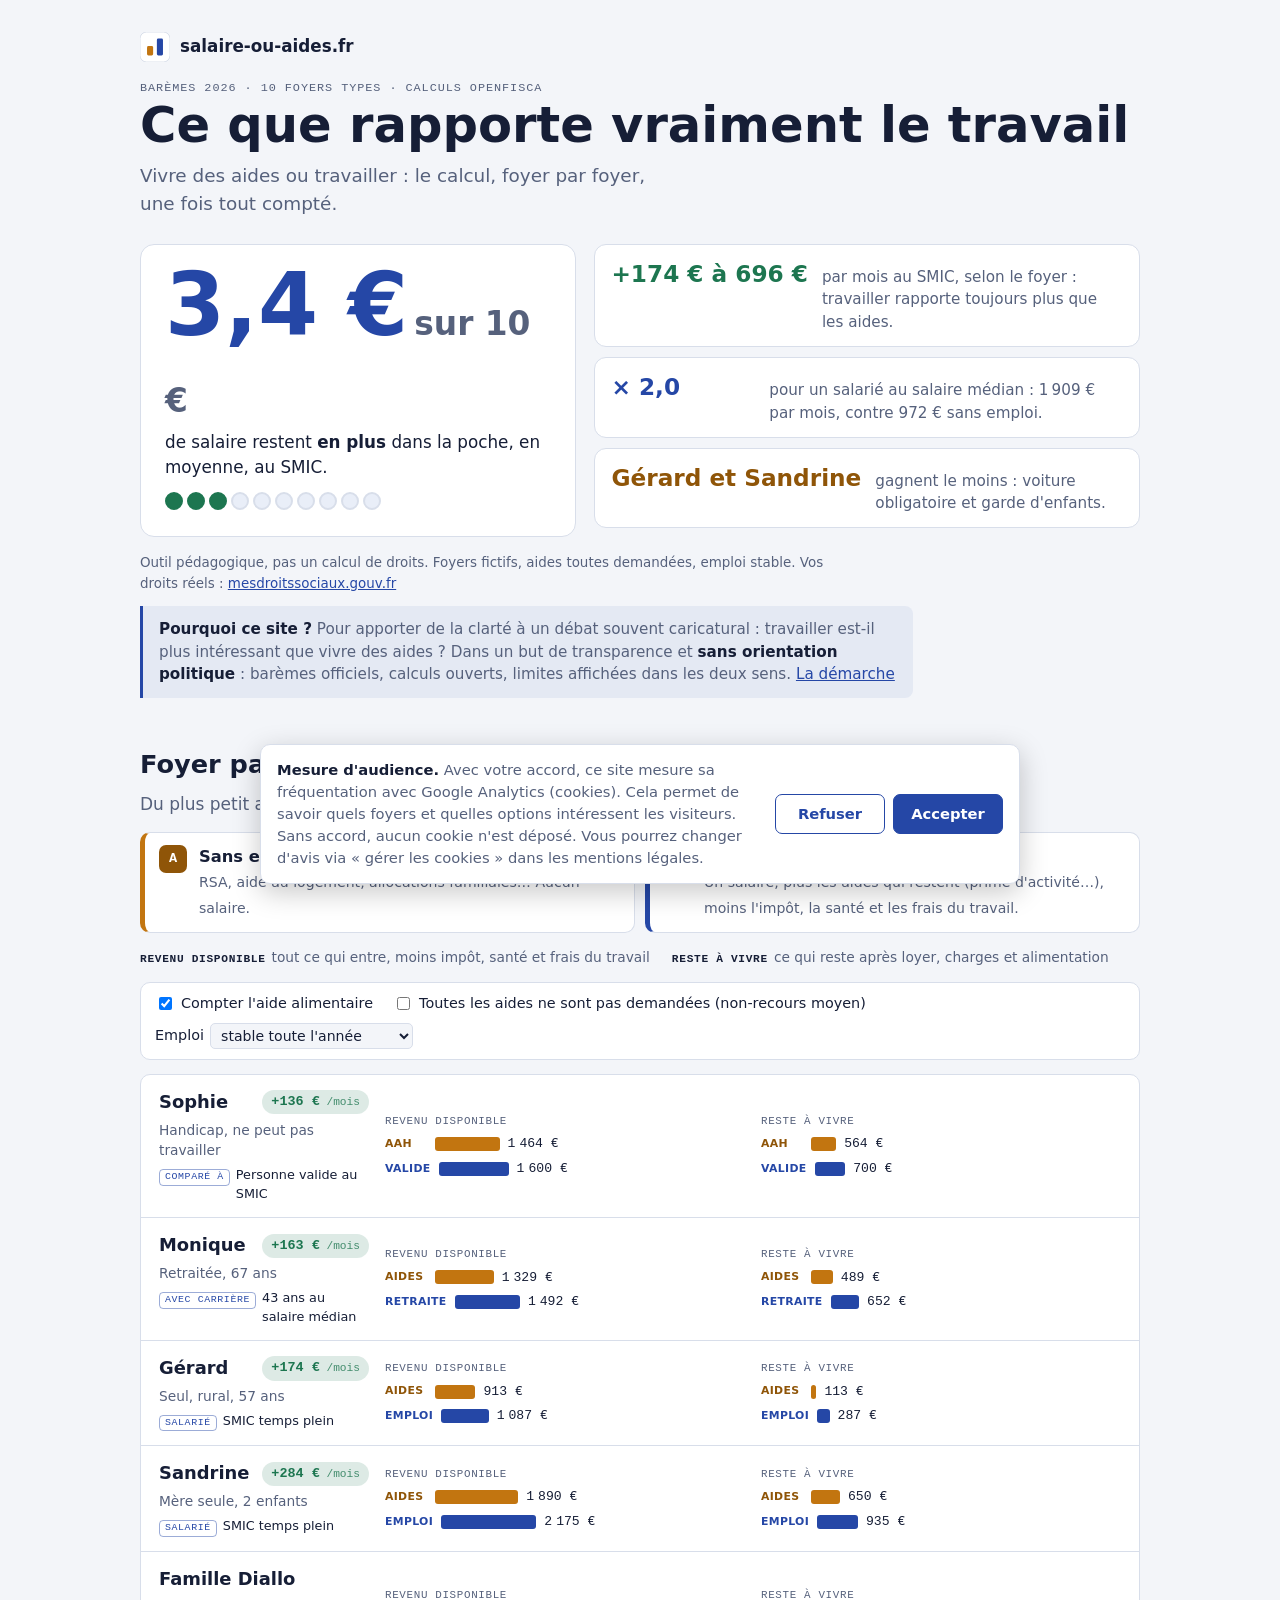
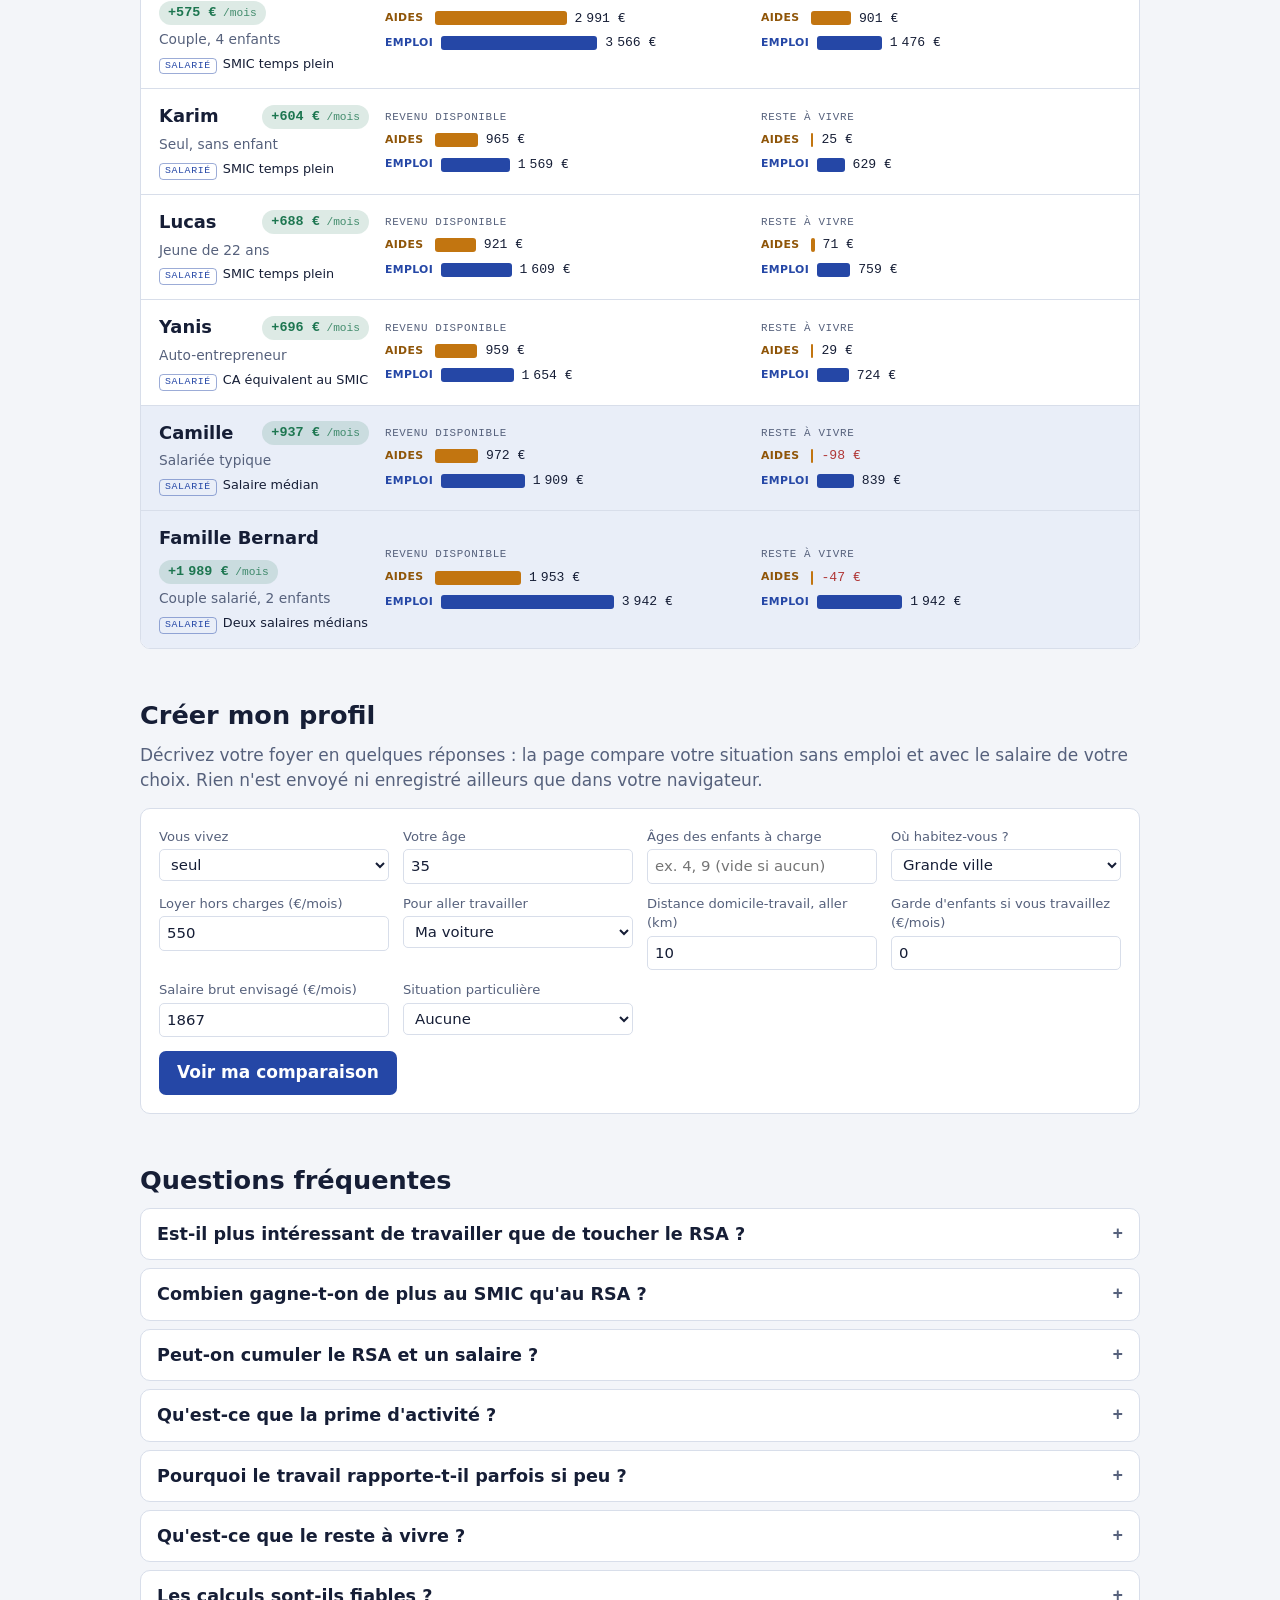
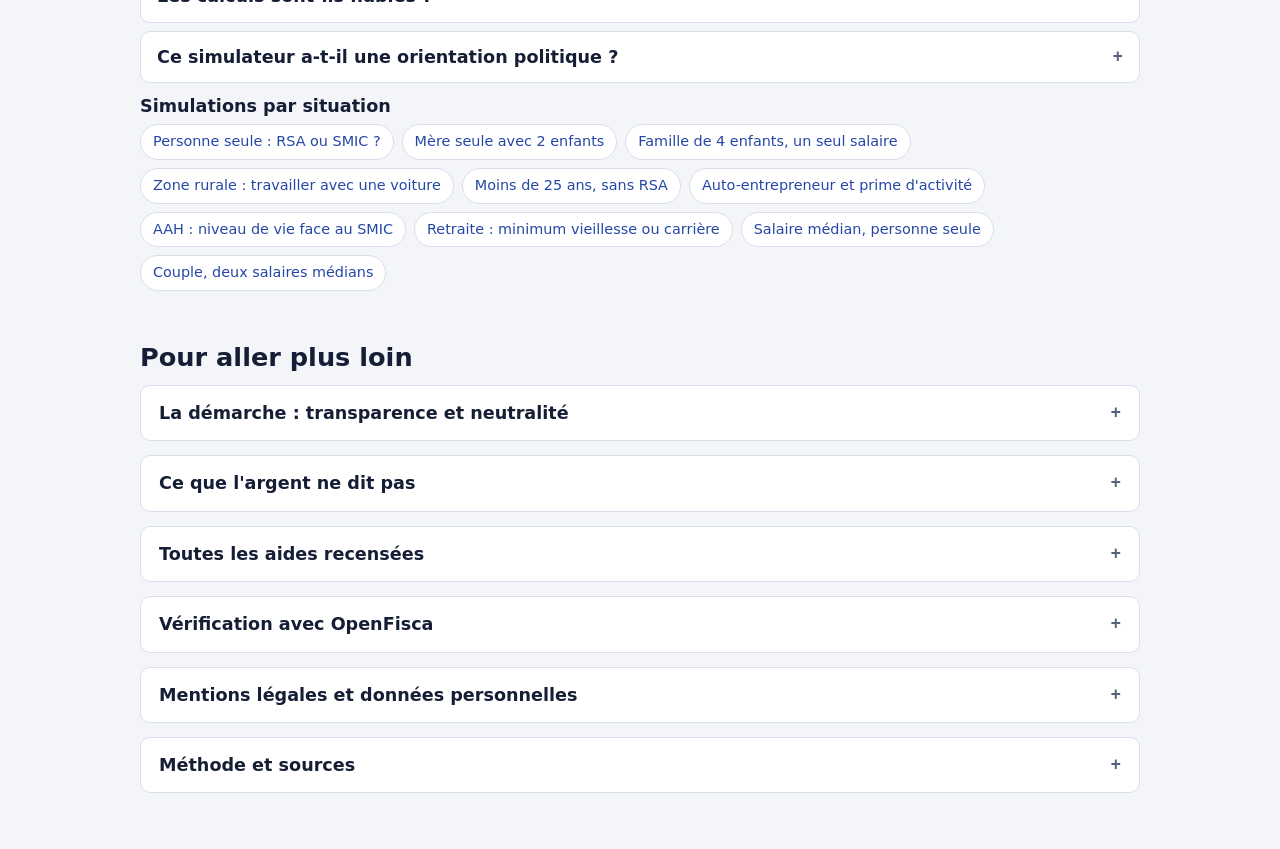
==== commit 6d4f668a: "Mode clair : orange plus foncé pour les petits textes (contraste AA) Co-Authored-By: Claude Opus 5.5" ====
--- a/site/index.html
+++ b/site/index.html
@@ -38,17 +38,17 @@
 /* Layout : une réponse, une comparaison en barres, un foyer en détail, puis annexes repliées */
 :root{
   --paper:#f3f5f9; --surface:#ffffff; --ink:#161e36; --muted:#56617c; --line:#d8deea;
-  --work:#2547a6; --aid:#c27510; --loss:#b03636; --gain:#1d7650; --soft:#e9eef8;
+  --work:#2547a6; --aid:#c27510; --aid-ink:#8f5508; --loss:#b03636; --gain:#1d7650; --soft:#e9eef8;
   --f-display:"Archivo","Arial Narrow",system-ui,sans-serif;
   --f-body:"Source Sans 3","Segoe UI",system-ui,sans-serif;
   --f-mono:"IBM Plex Mono",ui-monospace,Consolas,monospace;
 }
 @media (prefers-color-scheme: dark){:root:not([data-theme="light"]){
   --paper:#0e1321; --surface:#161d30; --ink:#e6eaf4; --muted:#98a3bd; --line:#29324d;
-  --work:#86a2ff; --aid:#eaa845; --loss:#ef8080; --gain:#5ccb9b; --soft:#1d2640; color-scheme:dark}}
+  --work:#86a2ff; --aid:#eaa845; --aid-ink:#eaa845; --loss:#ef8080; --gain:#5ccb9b; --soft:#1d2640; color-scheme:dark}}
 :root[data-theme="dark"]{
   --paper:#0e1321; --surface:#161d30; --ink:#e6eaf4; --muted:#98a3bd; --line:#29324d;
-  --work:#86a2ff; --aid:#eaa845; --loss:#ef8080; --gain:#5ccb9b; --soft:#1d2640; color-scheme:dark}
+  --work:#86a2ff; --aid:#eaa845; --aid-ink:#eaa845; --loss:#ef8080; --gain:#5ccb9b; --soft:#1d2640; color-scheme:dark}
 *{box-sizing:border-box}
 [hidden]{display:none!important}
 body{background:var(--paper);color:var(--ink);font-family:var(--f-body);font-size:17px;line-height:1.5}
@@ -61,7 +61,7 @@
 .eyebrow{font-family:var(--f-mono);font-size:.74rem;letter-spacing:.08em;text-transform:uppercase;color:var(--muted)}
 .muted{color:var(--muted)}
 section{margin-top:52px;display:flex;flex-direction:column;gap:14px}
-.k-work{color:var(--work)} .k-aid{color:var(--aid)} .k-gain{color:var(--gain)} .k-loss{color:var(--loss)}
+.k-work{color:var(--work)} .k-aid{color:var(--aid-ink)} .k-gain{color:var(--gain)} .k-loss{color:var(--loss)}
 .mono{font-family:var(--f-mono);font-variant-numeric:tabular-nums}
 a{color:var(--work)}
 button:focus-visible,input:focus-visible,select:focus-visible,summary:focus-visible{outline:2px solid var(--work);outline-offset:2px}
@@ -136,15 +136,15 @@
 .sc b{display:block;font-family:var(--f-display);font-stretch:90%;font-size:1.02rem}
 .sc span:not(.sc-ico){font-size:.88rem;color:var(--muted)}
 .sc-ico{flex:0 0 28px;height:28px;border-radius:7px;display:grid;place-items:center;font:700 .85rem var(--f-mono);color:var(--surface)}
-.sc-aid .sc-ico{background:var(--aid)} .sc-work .sc-ico{background:var(--work)}
+.sc-aid .sc-ico{background:var(--aid-ink)} .sc-work .sc-ico{background:var(--work)}
 .bar i.bl{font-style:normal;font-family:var(--f-body);font-size:.68rem;font-weight:700;letter-spacing:.03em;text-transform:uppercase;flex:0 0 3.9em}
-.bar i.bl-aid{color:var(--aid)} .bar i.bl-work{color:var(--work)}
+.bar i.bl-aid{color:var(--aid-ink)} .bar i.bl-work{color:var(--work)}
 .duo{display:grid;grid-template-columns:minmax(0,1fr) auto minmax(0,1fr);gap:12px;align-items:stretch}
 @media (max-width:700px){.duo{grid-template-columns:minmax(0,1fr);gap:8px}.duo .duo-gap{flex-direction:row;gap:8px;padding:2px 0}.duo .duo-gap small{max-width:none}}
 .duo-card{background:var(--paper);border:1px solid var(--line);border-radius:12px;padding:14px 16px;display:flex;flex-direction:column;gap:6px}
 .duo-card.aid{border-top:5px solid var(--aid)} .duo-card.work{border-top:5px solid var(--work)}
 .duo-tag{font:600 .72rem var(--f-mono);letter-spacing:.05em;text-transform:uppercase}
-.duo-card.aid .duo-tag{color:var(--aid)} .duo-card.work .duo-tag{color:var(--work)}
+.duo-card.aid .duo-tag{color:var(--aid-ink)} .duo-card.work .duo-tag{color:var(--work)}
 .duo-num{font-family:var(--f-display);font-stretch:85%;font-weight:800;font-size:2rem;line-height:1}
 .duo-sub{font-size:.8rem;color:var(--muted)}
 .duo-card ul{list-style:none;margin:4px 0 0;padding:0;font-size:.88rem;display:flex;flex-direction:column;gap:2px}
@@ -228,7 +228,7 @@
 .chartbox{overflow-x:auto}
 svg text{font-family:var(--f-mono);font-size:11px}
 .split{display:grid;grid-template-columns:minmax(0,1fr) minmax(0,1fr);gap:18px}
-@media (max-width:760px){.split{grid-template-columns:minmax(0,1fr)}}
+@media (max-width:980px){.split{grid-template-columns:minmax(0,1fr)}}
 .split:has(> .chartbox[hidden]){grid-template-columns:minmax(0,1fr);max-width:720px;width:100%;margin-inline:auto}
 .tbl{width:100%;border-collapse:collapse;font-size:.93rem}
 .tbl th,.tbl td{padding:6px 8px;border-bottom:1px solid var(--line);text-align:left;vertical-align:top}
@@ -1031,7 +1031,7 @@
     + `<div class="duo-gap"><b class="${x.rd-b.rd<0?"k-loss":"k-gain"}">${sgn(x.rd-b.rd)}</b><small>par mois ${R&&!HD?"avec la carrière":HD?"pour la personne valide":"avec l'emploi"}</small></div>`
     + card("work", tagB, x, true);
 
-  let h=`<thead><tr><th></th><th class="r"><span class="th-chip" style="background:var(--aid)">${labA}</span></th><th class="r"><span class="th-chip" style="background:var(--work)">${labB}</span></th></tr></thead><tbody>`;
+  let h=`<thead><tr><th></th><th class="r"><span class="th-chip" style="background:var(--aid-ink)">${labA}</span></th><th class="r"><span class="th-chip" style="background:var(--work)">${labB}</span></th></tr></thead><tbody>`;
   h+=`<tr class="grp"><td colspan="3">${R&&!HD?"Revenus":"Revenus du travail"}</td></tr>`;
   if(!R||HD) h+=line(cur.ae?"Revenu après cotisations":"Salaire net",x=>x.net1);
   if(show(x=>x.net2)) h+=line("Salaire du conjoint",x=>x.net2);
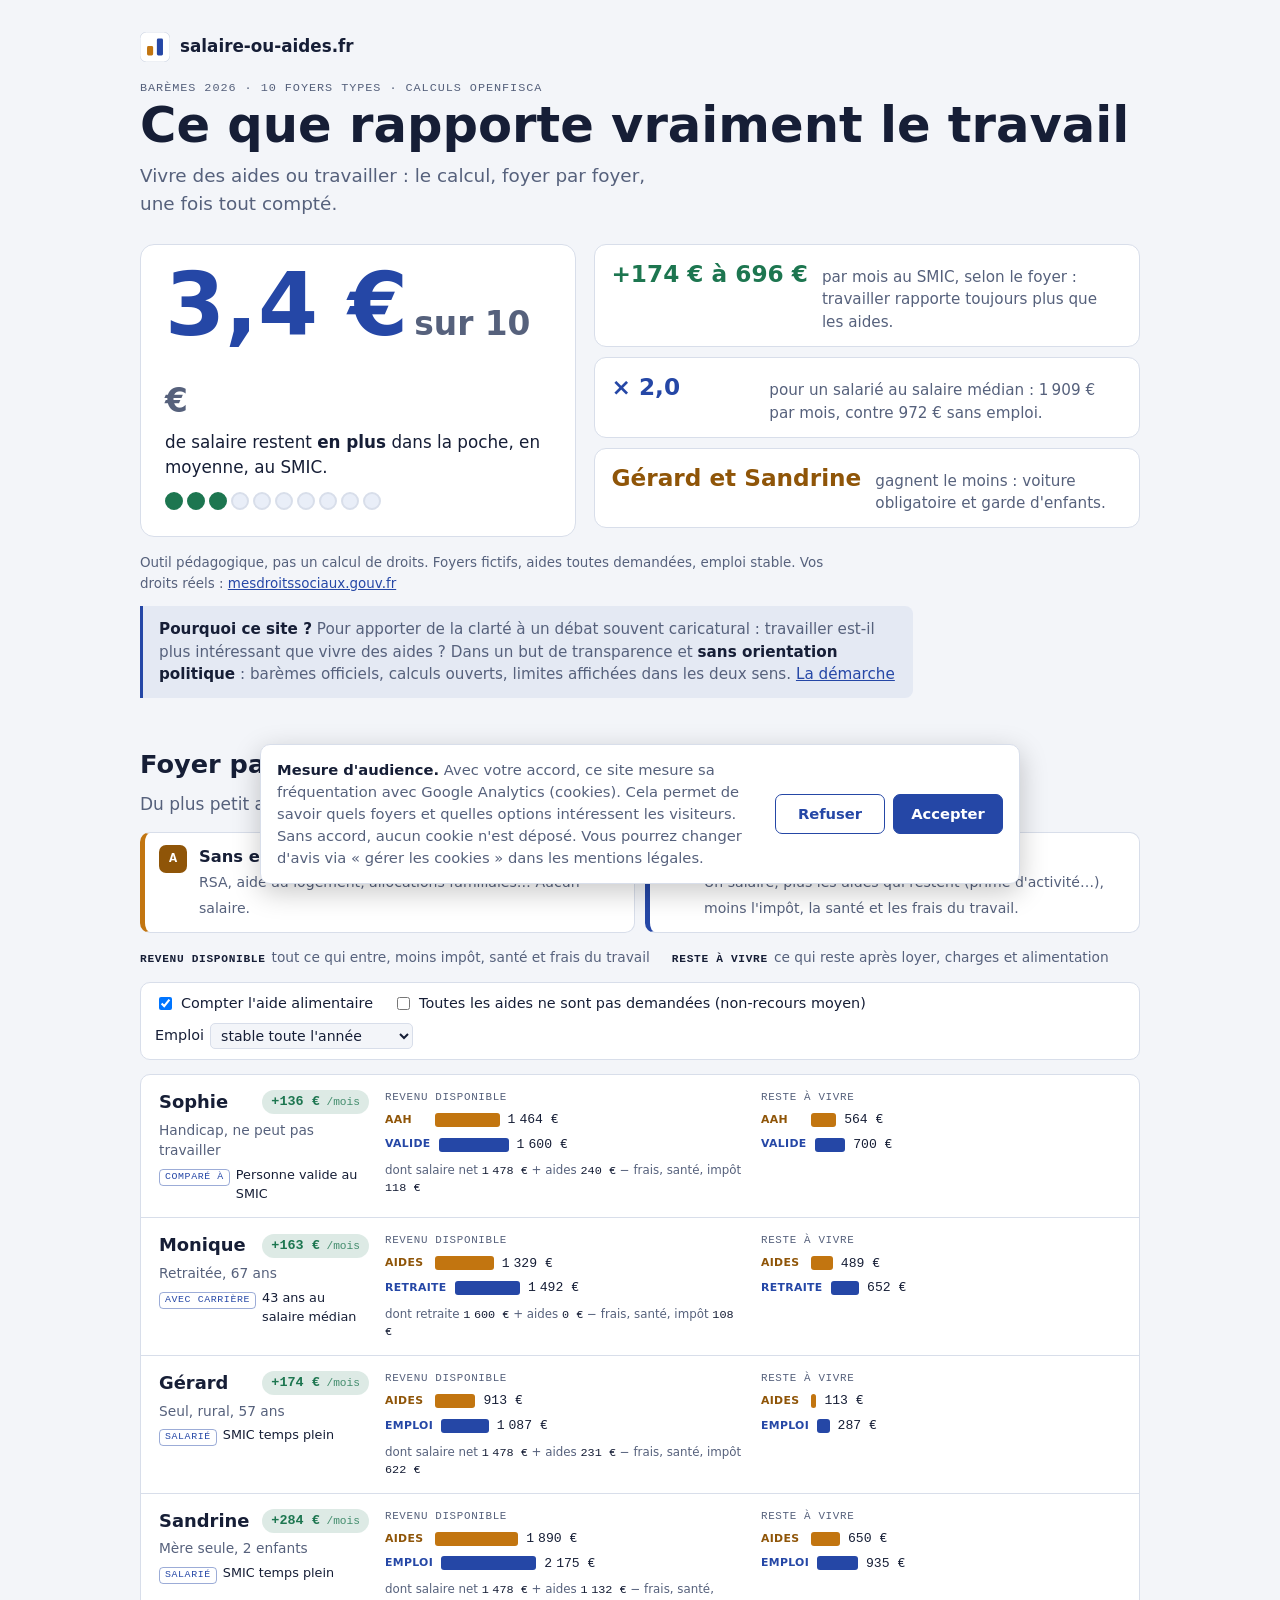
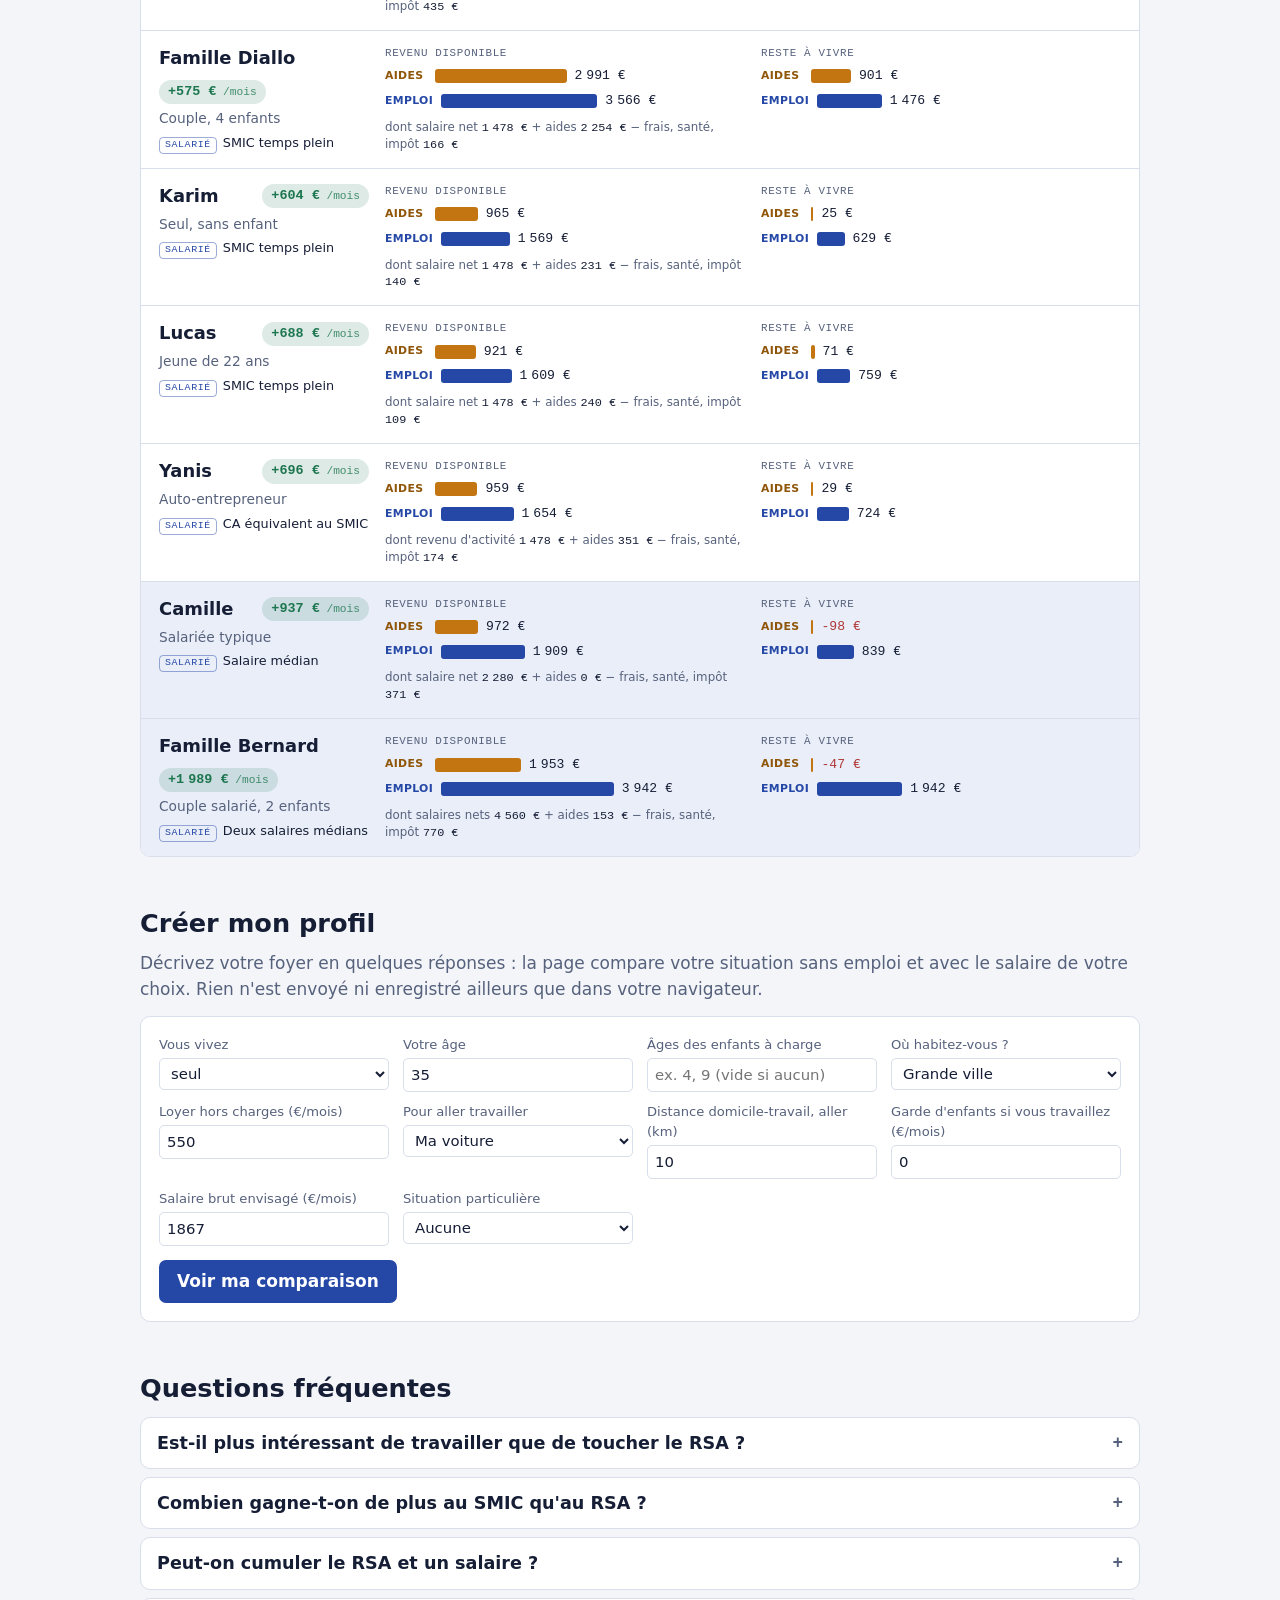
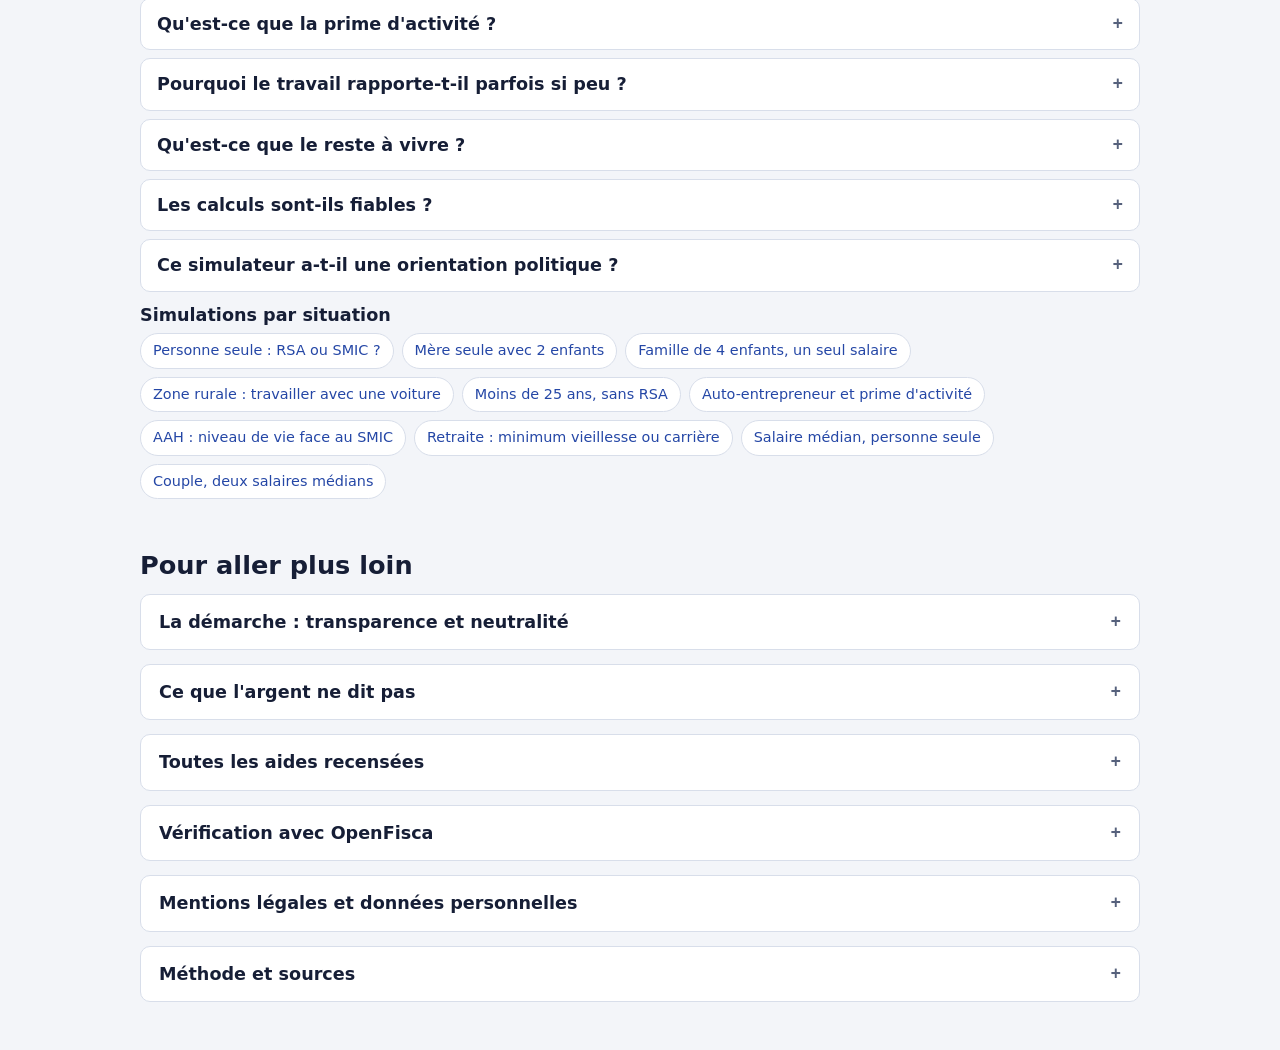
==== commit 5245a03a: "Comparaison : détail du revenu avec emploi (salaire + aides − frais) Sous la jauge « Emploi », une l" ====
--- a/site/index.html
+++ b/site/index.html
@@ -32,6 +32,7 @@
 <script type="application/ld+json">{"@context": "https://schema.org", "@type": "WebApplication", "name": "Ce que rapporte vraiment le travail", "url": "https://salaire-ou-aides.fr/", "description": "RSA, prime d'activité, APL ou salaire : combien rapporte vraiment le travail ? Simulateur gratuit 2026, foyer par foyer et pour votre situation, une fois l'impôt, la santé, le transport, la garde et le loyer comptés. Calculs OpenFisca.", "applicationCategory": "FinanceApplication", "operatingSystem": "Tous navigateurs", "inLanguage": "fr-FR", "isAccessibleForFree": true, "offers": {"@type": "Offer", "price": "0", "priceCurrency": "EUR"}, "license": "https://salaire-ou-aides.fr/LICENSE.txt"}</script>
 <script type="application/ld+json">{"@context": "https://schema.org", "@type": "FAQPage", "mainEntity": [{"@type": "Question", "name": "Est-il plus intéressant de travailler que de toucher le RSA ?", "acceptedAnswer": {"@type": "Answer", "text": "Oui : avec la prime d'activité, un salaire améliore toujours le revenu par rapport au RSA. Mais l'écart est plus faible qu'on ne le pense : au SMIC, il ne reste en moyenne qu'environ 3,40 € sur 10 € gagnés, le reste compensant les aides qui baissent et les frais du travail (transport, garde, repas)."}}, {"@type": "Question", "name": "Combien gagne-t-on de plus au SMIC qu'au RSA ?", "acceptedAnswer": {"@type": "Answer", "text": "Pour une personne seule locataire, le revenu disponible passe d'environ 965 € par mois sans emploi à environ 1 570 € au SMIC, une fois l'impôt, la mutuelle et le transport payés, soit environ 600 € de plus. Selon la situation familiale et les frais, l'écart va d'environ 170 € à 700 € par mois."}}, {"@type": "Question", "name": "Peut-on cumuler le RSA et un salaire ?", "acceptedAnswer": {"@type": "Answer", "text": "En partie. Le RSA diminue quand le salaire augmente, mais la prime d'activité prend le relais pour les revenus modestes : travailler quelques heures ou à temps partiel augmente donc le revenu total. Au-delà d'environ un SMIC pour une personne seule, le RSA disparaît et seule la prime d'activité reste."}}, {"@type": "Question", "name": "Qu'est-ce que la prime d'activité ?", "acceptedAnswer": {"@type": "Answer", "text": "C'est un complément de revenu versé par la CAF aux salariés et indépendants aux revenus modestes. En 2026, son montant forfaitaire est de 638,28 € pour une personne seule, auquel s'ajoute une bonification individuelle pouvant atteindre 240,63 €. Elle s'éteint vers 1,5 SMIC pour une personne seule, plus haut pour une famille."}}, {"@type": "Question", "name": "Pourquoi le travail rapporte-t-il parfois si peu ?", "acceptedAnswer": {"@type": "Answer", "text": "Deux effets s'additionnent : les aides (RSA, aide au logement, petites aides locales) baissent quand le revenu augmente, et travailler coûte de l'argent. Une voiture achetée pour aller travailler revient à environ 0,61 € par kilomètre, une garde d'enfants à plus de 100 € par mois. Dans ces cas, l'écart avec la vie sans emploi peut tomber sous 200 € par mois."}}, {"@type": "Question", "name": "Qu'est-ce que le reste à vivre ?", "acceptedAnswer": {"@type": "Answer", "text": "C'est ce qui reste chaque mois une fois payés le loyer, les dépenses courantes (énergie, téléphone, internet, assurances) et l'alimentation, pour s'habiller, se déplacer, les loisirs et les imprévus. Sans emploi, il est souvent inférieur à 10 € par jour et par personne."}}, {"@type": "Question", "name": "Les calculs sont-ils fiables ?", "acceptedAnswer": {"@type": "Answer", "text": "Les aides et l'impôt sont calculés avec OpenFisca, le moteur de calcul public utilisé notamment par mesdroitssociaux.gouv.fr, avec les barèmes d'octobre 2026. Les frais du travail et les dépenses courantes sont des estimations détaillées dans la méthode. C'est un outil pédagogique, pas un calcul de droits."}}, {"@type": "Question", "name": "Ce simulateur a-t-il une orientation politique ?", "acceptedAnswer": {"@type": "Answer", "text": "Non. Il n'est lié à aucun parti, syndicat ou organisation, ne reçoit aucun financement et montre les limites dans les deux sens : ce qui rend la vie d'aides difficile comme ce qui rend le travail moins rentable. Son code source est public."}}]}</script>
 <style>:root{color-scheme:light dark}body{margin:0}img{max-width:100%}</style>
+<script defer src="/_vercel/insights/script.js"></script>
 </head>
 <body>
 <style>
@@ -119,7 +120,7 @@
 .legend{display:flex;flex-wrap:wrap;gap:18px;font-size:.9rem;color:var(--muted)}
 .legend i{display:inline-block;width:14px;height:14px;border-radius:3px;vertical-align:-2px;margin-right:6px}
 .rows{background:var(--surface);border:1px solid var(--line);border-radius:10px;overflow:hidden}
-.row{display:grid;grid-template-columns:minmax(0,210px) minmax(0,1fr) minmax(0,1fr);gap:16px;align-items:center;padding:14px 18px;border-top:1px solid var(--line);width:100%;background:none;border-left:0;border-right:0;border-bottom:0;font:inherit;color:inherit;text-align:left;cursor:pointer}
+.row{display:grid;grid-template-columns:minmax(0,210px) minmax(0,1fr) minmax(0,1fr);gap:16px;align-items:start;padding:14px 18px;border-top:1px solid var(--line);width:100%;background:none;border-left:0;border-right:0;border-bottom:0;font:inherit;color:inherit;text-align:left;cursor:pointer}
 .row:first-child{border-top:0}
 .row:hover{background:var(--soft)}
 @media (max-width:700px){.row{grid-template-columns:minmax(0,1fr) minmax(0,1fr);gap:10px 14px;padding:14px}.row .name{grid-column:1/-1}}
@@ -129,6 +130,8 @@
 .opts{display:flex;flex-wrap:wrap;gap:8px 20px;font-size:.9rem;padding:10px 14px;background:var(--surface);border:1px solid var(--line);border-radius:10px}
 .opts label{display:flex;align-items:center;gap:6px}
 .opts select{font:inherit;font-size:.88rem;padding:3px 6px;border:1px solid var(--line);border-radius:5px;background:var(--paper);color:var(--ink)}
+.compo{display:block;margin-top:4px;font-size:.74rem;color:var(--muted);line-height:1.35}
+.compo b{font-family:var(--f-mono);font-weight:500;color:var(--ink)}
 .scenarios{display:grid;grid-template-columns:minmax(0,1fr) minmax(0,1fr);gap:10px}
 @media (max-width:640px){.scenarios{grid-template-columns:minmax(0,1fr)}}
 .sc{display:flex;gap:12px;align-items:flex-start;padding:12px 14px;border-radius:10px;background:var(--surface);border:1px solid var(--line)}
@@ -155,7 +158,9 @@
 .duo-gap{display:flex;flex-direction:column;justify-content:center;align-items:center;text-align:center;padding:8px 6px;min-width:120px}
 .duo-gap b{font-family:var(--f-display);font-stretch:85%;font-size:1.6rem}
 .duo-gap small{font-size:.78rem;color:var(--muted);max-width:12ch}
-.th-chip{display:inline-block;padding:2px 8px;border-radius:99px;color:var(--surface);font-size:.7rem}
+.th-chip{display:inline-block;padding:2px 8px;border-radius:99px;color:var(--surface);font-size:.7rem;white-space:nowrap}
+.th-chip .sh{display:none}
+@media (max-width:640px){.th-chip .lg{display:none}.th-chip .sh{display:inline}}
 .glab{font-family:var(--f-mono);font-size:.68rem;letter-spacing:.06em;text-transform:uppercase;color:var(--muted)}
 .row .name{display:flex;flex-direction:column;gap:4px}
 .nm-top{display:flex;align-items:center;justify-content:space-between;gap:8px;flex-wrap:wrap}
@@ -648,7 +653,7 @@
 // Cotisations = taux × CA ; CAF et impôts retiennent CA − abattement forfaitaire.
 const AE = {services:{taux:0.213,abatt:0.50}, vente:{taux:0.124,abatt:0.71}, liberal:{taux:0.263,abatt:0.34}};
 function fullS(h){ return h.ae ? P.smicNet/(1-AE[h.activite].taux) : P.smicBrut; }
-// Salaire de comparaison : SMIC (ou équivalent), sauf profil de référence au salaire médian (≈ 2 880 € brut, 2 190 € net)
+// Salaire de comparaison : SMIC (ou équivalent), sauf profil de référence au salaire médian (≈ 2 880 € brut, 2 280 € net)
 const MEDIAN_BRUT = 2880;
 function refS(h){ return h.refS || fullS(h); }
 
@@ -771,7 +776,7 @@
 
   // Majoration pour la vie autonome : AAH sans salaire et avec aide au logement
   if(h.aah && aah>0 && S===0 && aplV>0) mva=104.77;
-  if(ofr && h.aah) mva=ofv("mva");
+  if(ofr && h.aah) mva=S>0?0:ofv("mva");   // la majoration pour la vie autonome suppose de ne percevoir aucun revenu d'activité
   const crous = h.etudiant ? (h.bourseCrous||0)/12 : 0;   // bourse CROUS (10 mensualités), ramenée au mois, non réduite par un job
   const aides = crous+aah+mva+aspa+cej+rsa+pa+aplV+af+cf+asf+ab+ars/12+bourses+noelM+energie+tarifs+alim;
   const rd = revPro+pension+are+aides-ir-sante-rac-dep-fraisTrajet-fraisGarde;
@@ -810,9 +815,9 @@
 
 <script>
 const PERSONAS = [
- {id:"camille",nom:"Camille",tag:"Salariée typique",refS:2880,desc:"Camille, 38 ans, vit seule et travaille comme technicienne dans une entreprise de taille moyenne. Elle gagne le salaire médian du privé : environ 2 880 € brut, soit 2 190 € net par mois. La moitié des salariés gagnent moins, l'autre moitié plus. Elle loue un T2 à 650 € et va au travail en voiture (15 km), comme la majorité des actifs. C'est le profil de référence : la plupart des Français sont salariés, et payés au-dessus du SMIC.",
+ {id:"camille",nom:"Camille",tag:"Salariée typique",refS:2880,desc:"Camille, 38 ans, vit seule et travaille comme technicienne dans une entreprise de taille moyenne. Elle gagne le salaire médian du privé : environ 2 880 € brut, soit 2 280 € net par mois. La moitié des salariés gagnent moins, l'autre moitié plus. Elle loue un T2 à 650 € et va au travail en voiture (15 km), comme la majorité des actifs. C'est le profil de référence : la plupart des Français sont salariés, et payés au-dessus du SMIC.",
   adults:1,age:38,kids:[],majore:false,asf:false,zone:2,loyer:650,mode:"vp",km:15,abo:0,repas:60,garde:0,tarifs:30,s2:0},
- {id:"bernard",nom:"Famille Bernard",tag:"Couple salarié, 2 enfants",refS:2880,compareCouple:true,fraisDouble:true,desc:"Nicolas et Émilie, 40 ans, ont deux enfants de 6 et 10 ans et louent un T4 à 950 € près de Nantes. Tous deux gagnent le salaire médian (environ 2 880 € brut, 2 190 € net chacun). Chacun va au travail en voiture (15 km). Les enfants vont au périscolaire et au centre de loisirs pendant les vacances. On compare avec la situation où aucun des deux ne travaillerait. Le curseur fait varier le salaire de Nicolas, celui d'Émilie restant au salaire médian.",
+ {id:"bernard",nom:"Famille Bernard",tag:"Couple salarié, 2 enfants",refS:2880,compareCouple:true,fraisDouble:true,desc:"Nicolas et Émilie, 40 ans, ont deux enfants de 6 et 10 ans et louent un T4 à 950 € près de Nantes. Tous deux gagnent le salaire médian (environ 2 880 € brut, 2 280 € net chacun). Chacun va au travail en voiture (15 km). Les enfants vont au périscolaire et au centre de loisirs pendant les vacances. On compare avec la situation où aucun des deux ne travaillerait. Le curseur fait varier le salaire de Nicolas, celui d'Émilie restant au salaire médian.",
   adults:2,age:40,kids:[6,10],majore:false,asf:false,zone:2,loyer:950,mode:"vp",km:15,abo:0,repas:60,garde:150,tarifs:60,s2:2880},
  {id:"karim",nom:"Karim",tag:"Seul, sans enfant",desc:"Karim, 30 ans, vit seul dans un T1 du privé en périphérie lyonnaise. Sans emploi, il bénéficie du tarif solidaire des transports en commun.",
   adults:1,age:30,kids:[],majore:false,asf:false,zone:2,loyer:520,mode:"tc",km:8,abo:73,repas:60,garde:0,tarifs:30,s2:0},
@@ -824,7 +829,7 @@
   adults:1,age:57,kids:[],majore:false,asf:false,zone:3,loyer:380,mode:"va",km:20,abo:0,repas:70,garde:0,tarifs:10,s2:0},
  {id:"lucas",nom:"Lucas",tag:"Jeune de 22 ans",desc:"Lucas, 22 ans, a quitté le domicile de ses parents pour un studio à Rennes. Sans enfant, il n'a pas droit au RSA. Il suit un Contrat d'engagement jeune à la Mission locale (15 à 20 heures d'activités par semaine), limité à 12 mois. Décochez le CEJ pour voir sa situation une fois le contrat terminé.",
   adults:1,age:22,kids:[],majore:false,asf:false,cej:true,zone:2,loyer:430,mode:"tc",km:5,abo:32,repas:50,garde:0,tarifs:15,s2:0},
- {id:"monique",nom:"Monique",tag:"Retraitée, 67 ans",compareRetraite:true,pensionMed:1600,desc:"Monique, 67 ans, vit seule dans une petite ville et loue un appartement à 420 €. On compare deux vies possibles. Dans la première, elle n'a jamais travaillé : elle n'a droit à aucune retraite et touche le minimum vieillesse (ASPA). Dans la seconde, elle a travaillé 43 ans au salaire médian (environ 2 190 € net par mois) : sa retraite est d'environ 1 600 € net. À la retraite, il n'y a plus de mutuelle d'entreprise : une mutuelle senior coûte environ 100 € par mois.",
+ {id:"monique",nom:"Monique",tag:"Retraitée, 67 ans",compareRetraite:true,pensionMed:1600,desc:"Monique, 67 ans, vit seule dans une petite ville et loue un appartement à 420 €. On compare deux vies possibles. Dans la première, elle n'a jamais travaillé : elle n'a droit à aucune retraite et touche le minimum vieillesse (ASPA). Dans la seconde, elle a travaillé 43 ans au salaire médian (environ 2 280 € net par mois) : sa retraite est d'environ 1 600 € net. À la retraite, il n'y a plus de mutuelle d'entreprise : une mutuelle senior coûte environ 100 € par mois.",
   adults:1,age:67,kids:[],majore:false,asf:false,retraite:true,pension:0,zone:3,loyer:420,mode:"pied",km:0,abo:0,repas:0,garde:0,tarifs:15,s2:0},
  {id:"sophie",nom:"Sophie",tag:"Handicap, ne peut pas travailler",compareHandicap:true,desc:"Sophie, 45 ans, vit seule à Toulouse. Atteinte d'une sclérose en plaques évoluée, elle a un taux d'incapacité reconnu de 80 % et ne peut pas travailler. Elle vit de l'allocation aux adultes handicapés (AAH, 1 041,59 €) et de la majoration pour la vie autonome. Travailler n'est pas un choix pour elle : on compare donc son niveau de vie à celui d'une personne valide, dans le même logement, qui travaille au SMIC.",
   adults:1,age:45,kids:[],majore:false,asf:false,aah:true,ald:true,zone:2,loyer:480,mode:"tc",km:10,abo:50,repas:50,garde:0,tarifs:20,s2:0},
@@ -876,10 +881,14 @@
     const b=document.createElement("button"); b.className="row"; b.type="button";
     const ref=p.custom?(p.compareRetraite?`Retraite de ${eur(p.pensionMed)}`:`${p.ae?"CA":"Salaire"} de ${eur(refS(p))} brut`):p.compareHandicap?"Personne valide au SMIC":p.compareRetraite?"43 ans au salaire médian":p.ae?"CA équivalent au SMIC":p.compareCouple?"Deux salaires médians":p.refS?"Salaire médian":"SMIC temps plein";
     const vsLab = p.compareRetraite ? "Avec carrière" : p.compareHandicap ? "Comparé à" : "Salarié";
+    // Composition du revenu disponible avec emploi : revenu du travail (ou retraite) + aides − frais, santé et impôt
+    const f=m.full, trav=f.net1+(f.net2||0)+(f.pension||0), frais=trav+f.aides-f.rd;
+    const compo=`dont ${p.compareRetraite?"retraite":p.ae?"revenu d'activité":(f.net2?"salaires nets":"salaire net")} <b>${eur(trav)}</b> + aides <b>${eur(f.aides)}</b>${frais>=1?` − frais, santé, impôt <b>${eur(frais)}</b>`:""}`;
     b.innerHTML=`<div class="name"><div class="nm-top"><b>${p.nom}</b><span class="gap-pill${m.gain<0?" neg":""}">${sgn(m.gain)}<small> /mois</small></span></div><span class="tagline">${p.tag}</span><span class="vs"><i>${vsLab}</i>${ref}${OPTS.mois<12&&!p.compareRetraite?` · ${OPTS.mois} mois/an`:""}</span></div>
       <div class="bars"><span class="glab">Revenu disponible</span>
         <div class="bar"><i class="bl bl-aid">${p.compareHandicap?"AAH":"Aides"}</i><span style="width:${W(m.base.rd)}%;background:var(--aid)"></span>${eur(m.base.rd)}</div>
         <div class="bar"><i class="bl bl-work">${p.compareHandicap?"Valide":p.compareRetraite?"Retraite":"Emploi"}</i><span style="width:${W(m.full.rd)}%;background:var(--work)"></span>${eur(m.full.rd)}</div>
+        <span class="compo">${compo}</span>
       </div>
       <div class="bars"><span class="glab">Reste à vivre</span>
         <div class="bar"><i class="bl bl-aid">${p.compareHandicap?"AAH":"Aides"}</i><span style="width:${W(r0)}%;background:var(--aid)"></span><em style="font-style:normal" class="${r0<0?"k-loss":""}">${eur(r0)}</em></div>
@@ -1015,7 +1024,7 @@
   const labA = HD?"Avec l'AAH":R?"Sans carrière":"Sans emploi";
   const labB = HD?"Valide, au SMIC":R?"Carrière au salaire médian":S?(cur.ae?"Avec activité":"Avec emploi"):"Avec emploi";
   const tagA = HD?"Ne peut pas travailler · AAH":R?"Retraite sans carrière · minimum vieillesse":"Sans emploi · vit des aides";
-  const tagB = HD?"Personne valide au SMIC":R?"Retraite après 43 ans au salaire médian":S?`${cur.ae?"Chiffre d'affaires":"Salaire"} de ${eur(S)} brut`:"Choisissez un salaire";
+  const tagB = HD?"Personne valide au SMIC":R?"Retraite après 43 ans au salaire médian":S?(cur.ae?`Chiffre d'affaires de ${eur(S)}`:`Salaire de ${eur(S)} brut`):"Choisissez un salaire";
   const items = (x, withWork) => {
     const src = [[cur.ae?"Revenu d'activité net":"Salaire net",x.net1],["Salaire du conjoint",x.net2],["Retraite",x.pension]].filter(()=>withWork)
       .concat(aides.map(([l,f])=>[l,f(x)]));
@@ -1031,7 +1040,7 @@
     + `<div class="duo-gap"><b class="${x.rd-b.rd<0?"k-loss":"k-gain"}">${sgn(x.rd-b.rd)}</b><small>par mois ${R&&!HD?"avec la carrière":HD?"pour la personne valide":"avec l'emploi"}</small></div>`
     + card("work", tagB, x, true);
 
-  let h=`<thead><tr><th></th><th class="r"><span class="th-chip" style="background:var(--aid-ink)">${labA}</span></th><th class="r"><span class="th-chip" style="background:var(--work)">${labB}</span></th></tr></thead><tbody>`;
+  let h=`<thead><tr><th></th><th class="r"><span class="th-chip" style="background:var(--aid-ink)"><span class="lg">${labA}</span><span class="sh">${HD?"AAH":"Sans"}</span></span></th><th class="r"><span class="th-chip" style="background:var(--work)"><span class="lg">${labB}</span><span class="sh">${HD?"Valide":"Avec"}</span></span></th></tr></thead><tbody>`;
   h+=`<tr class="grp"><td colspan="3">${R&&!HD?"Revenus":"Revenus du travail"}</td></tr>`;
   if(!R||HD) h+=line(cur.ae?"Revenu après cotisations":"Salaire net",x=>x.net1);
   if(show(x=>x.net2)) h+=line("Salaire du conjoint",x=>x.net2);
